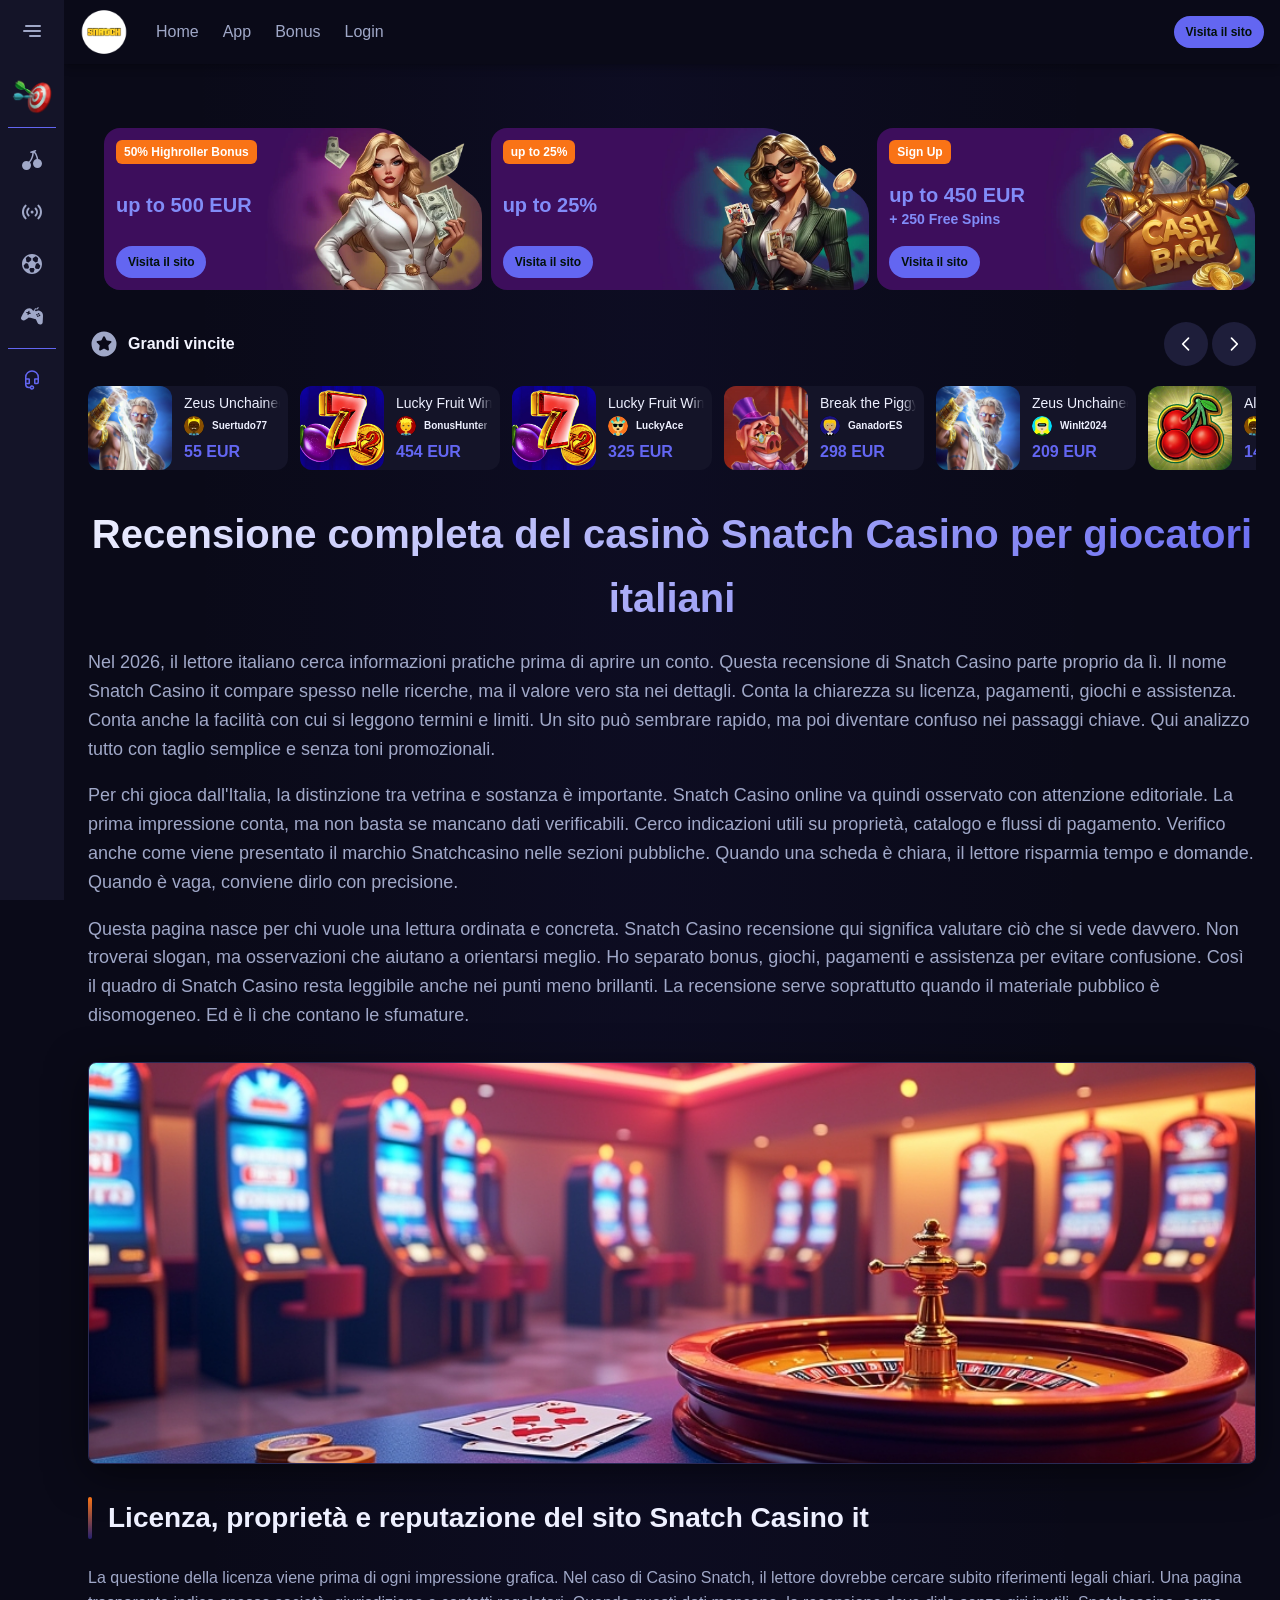
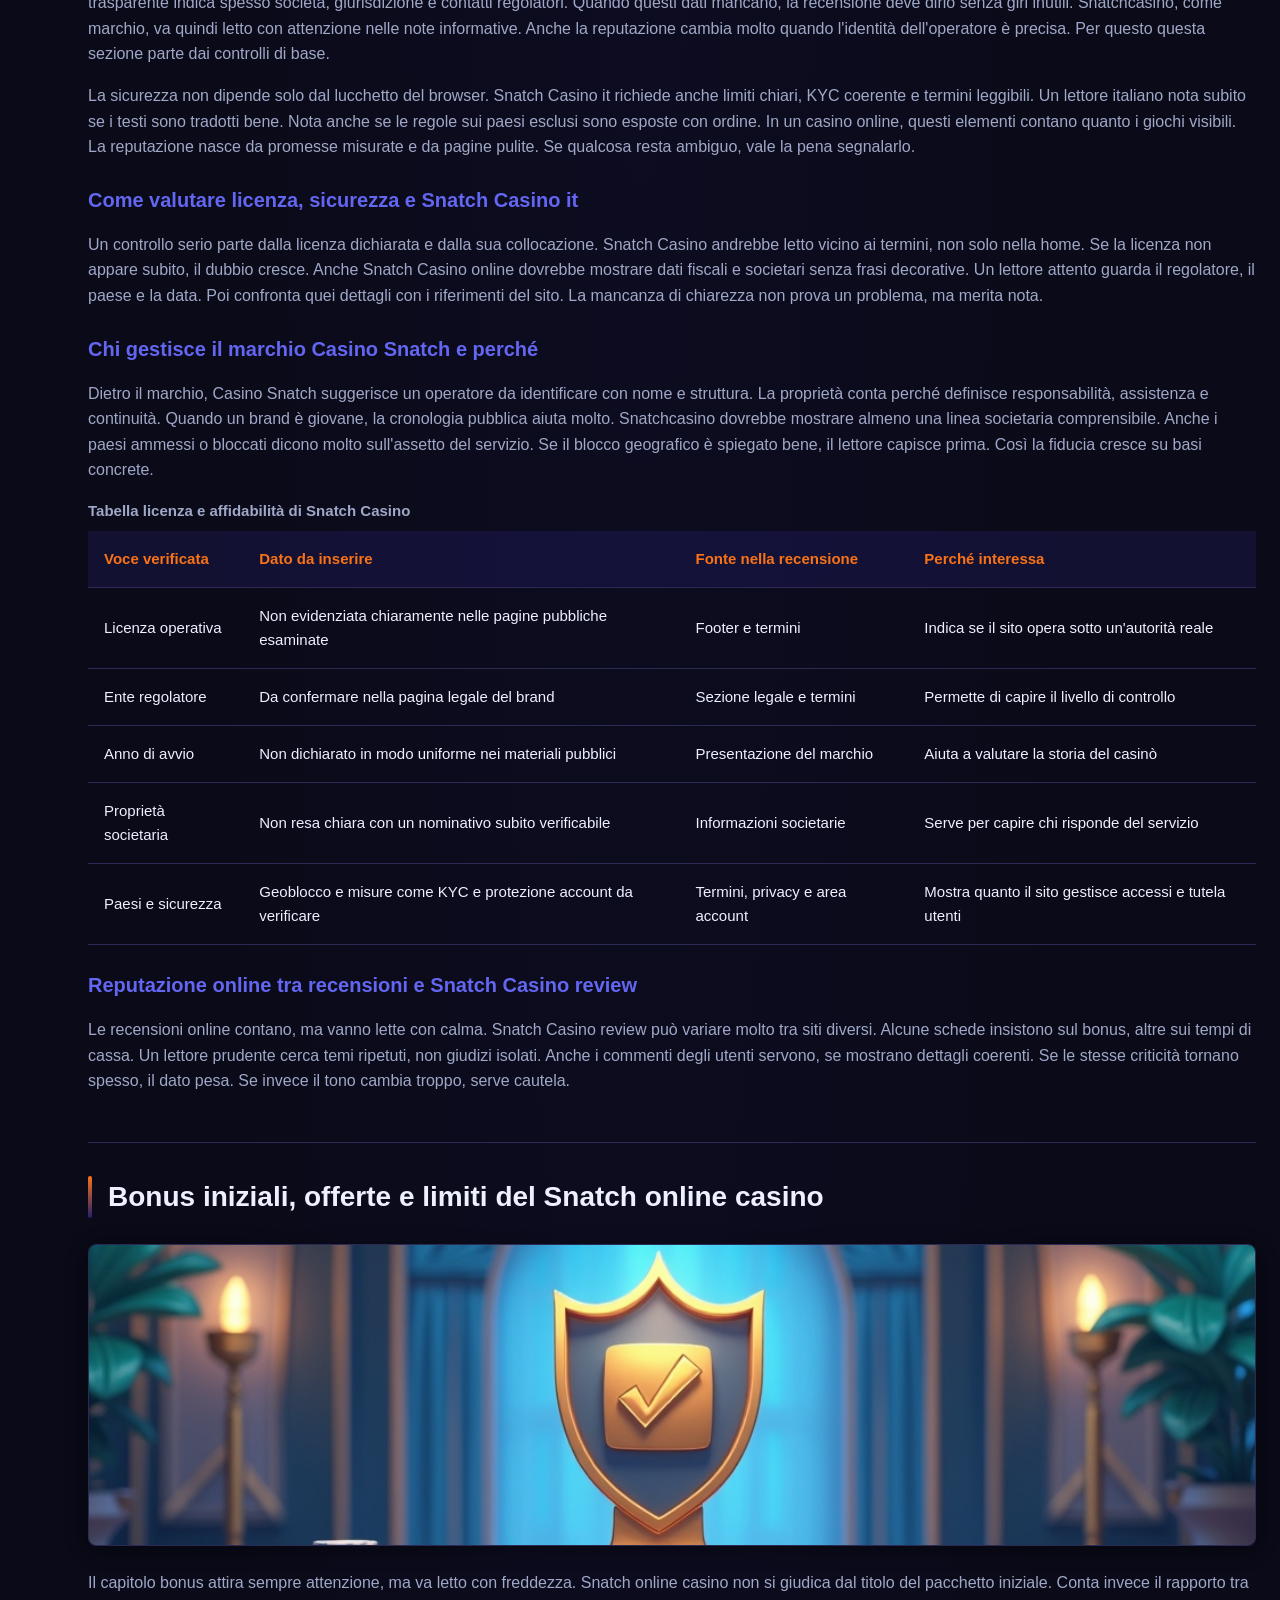
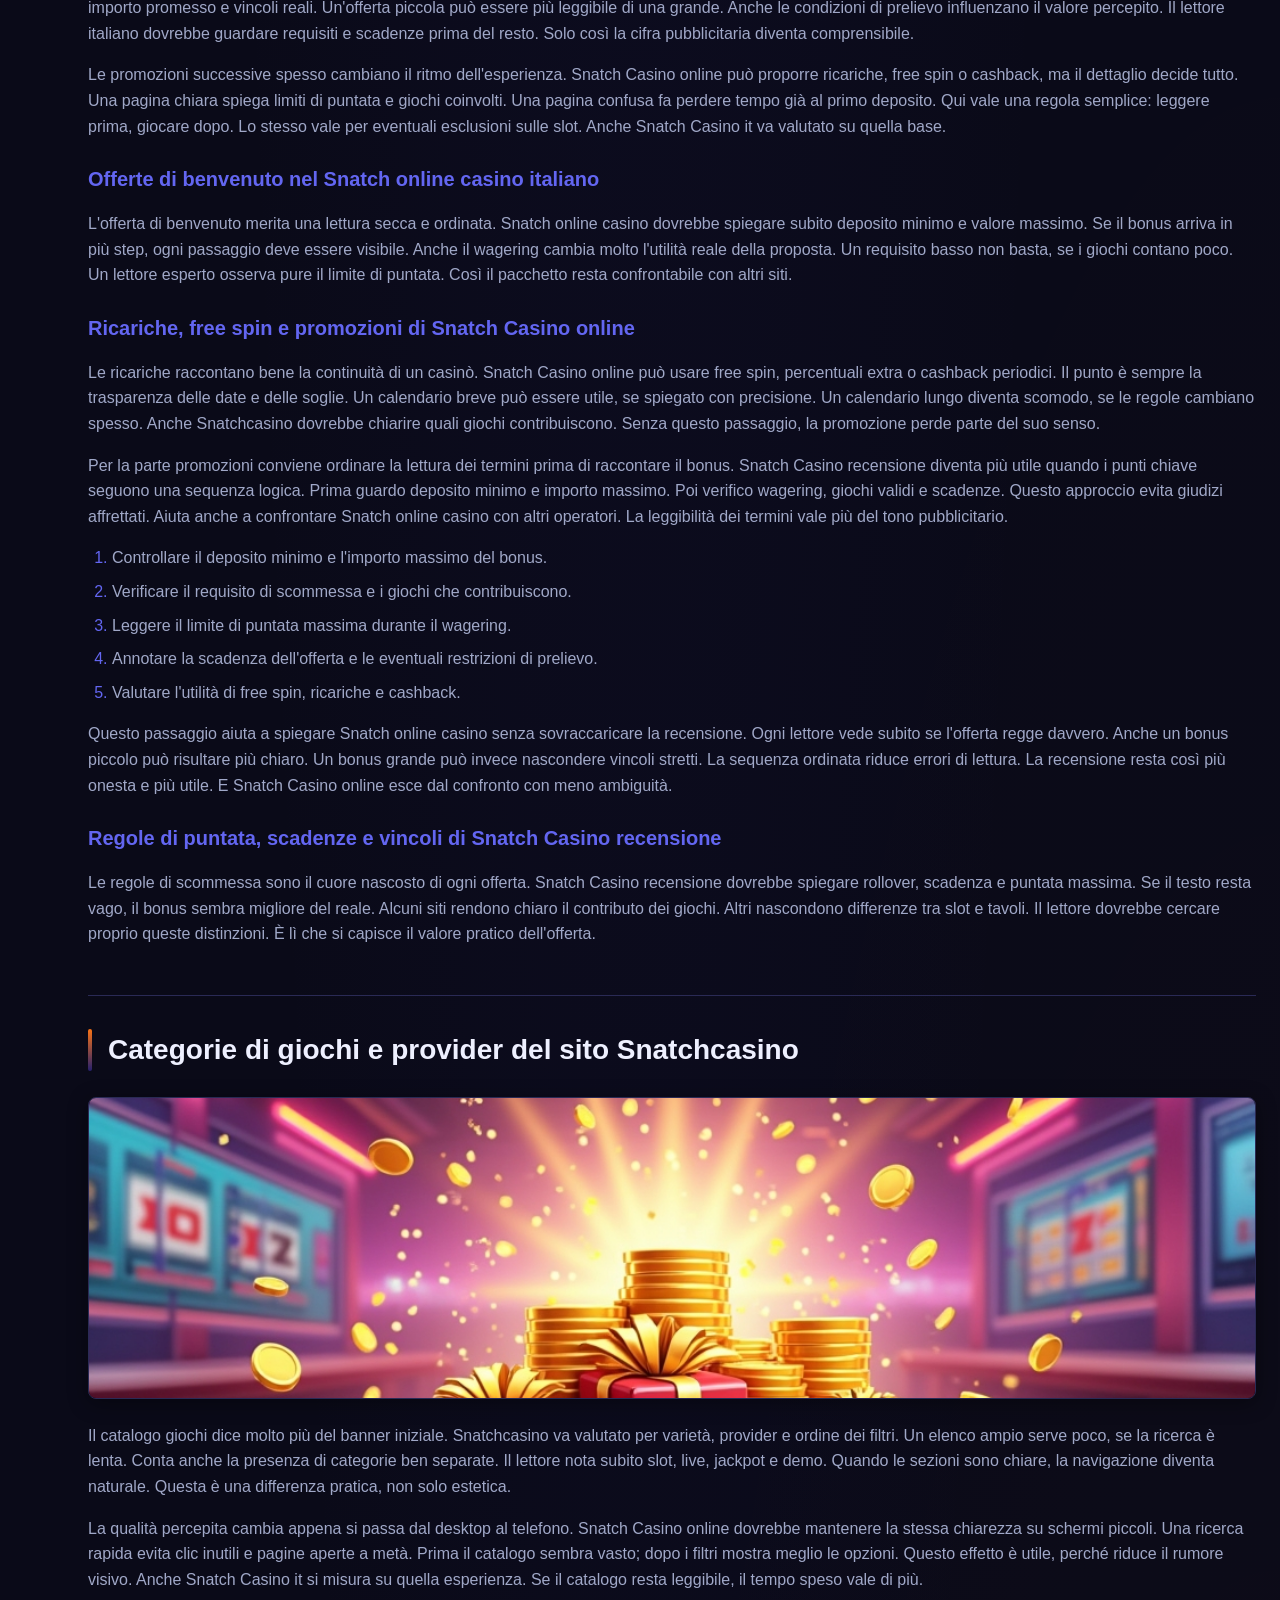
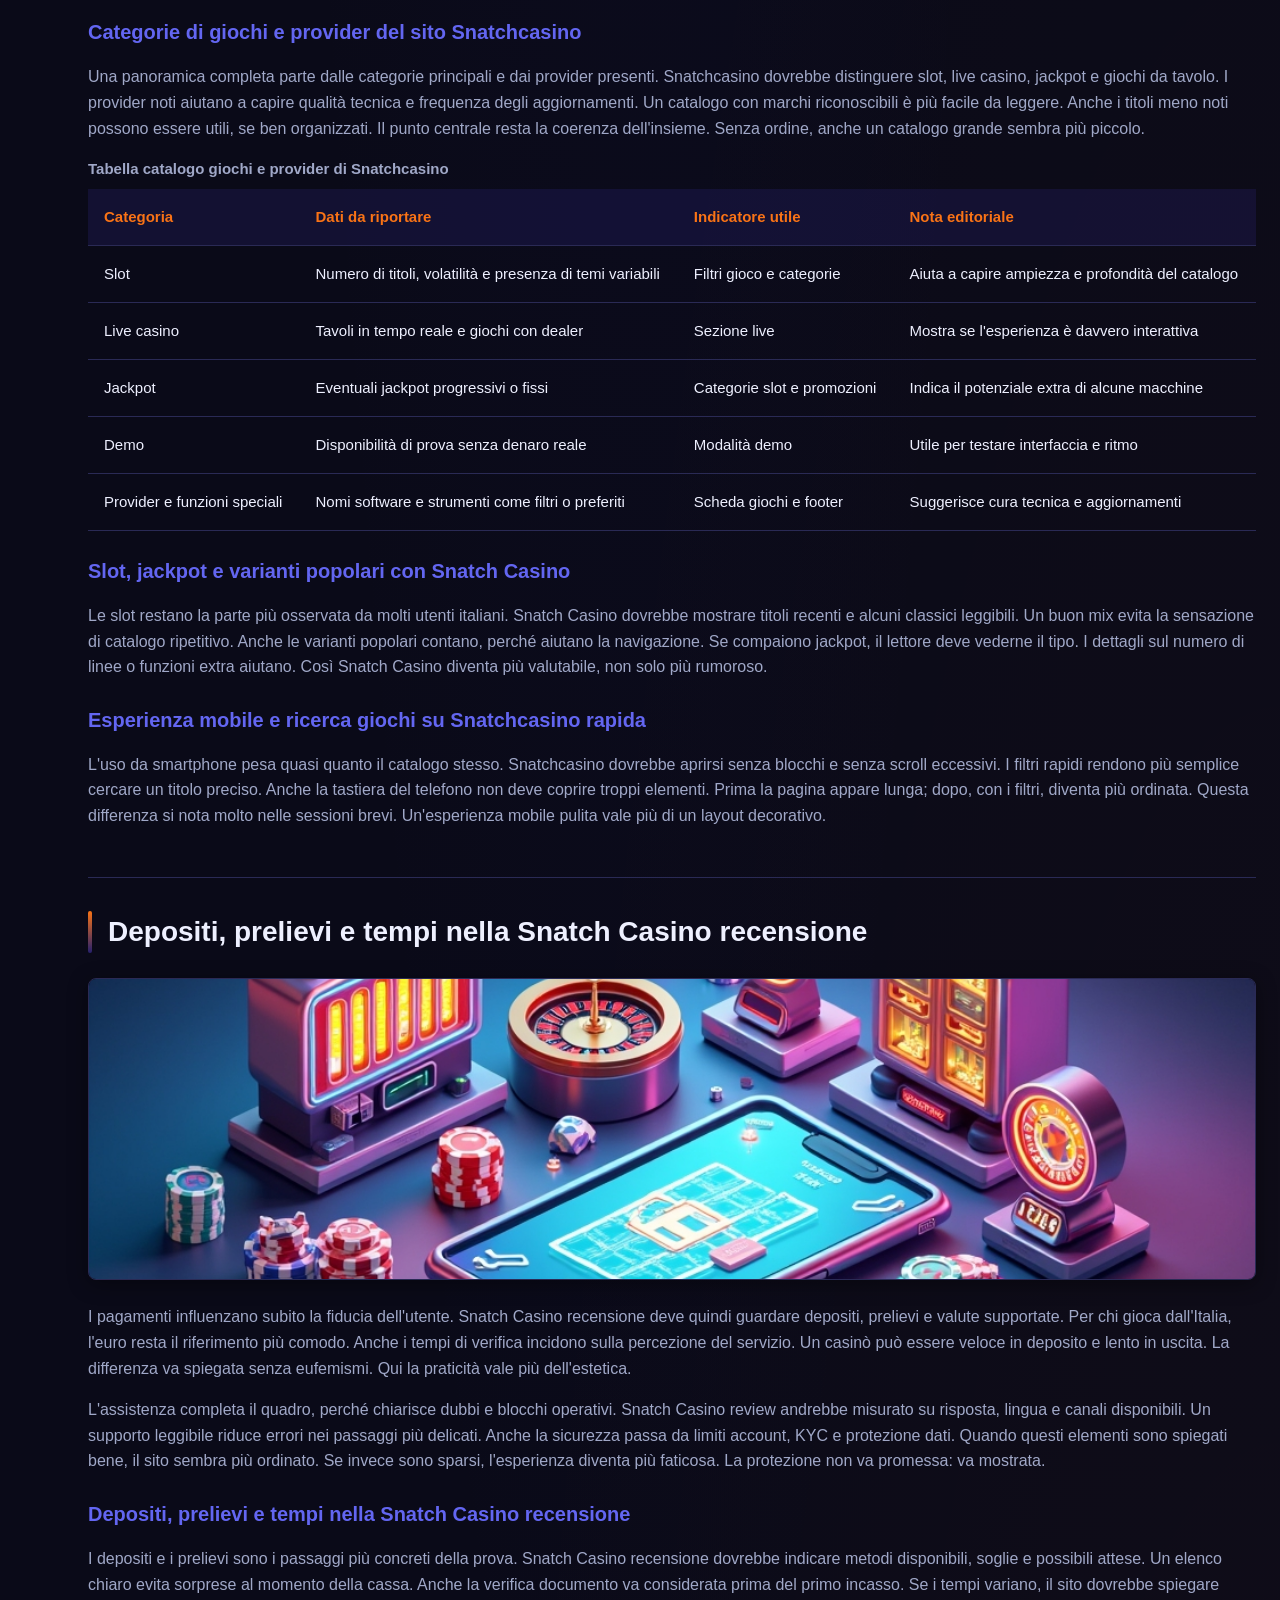
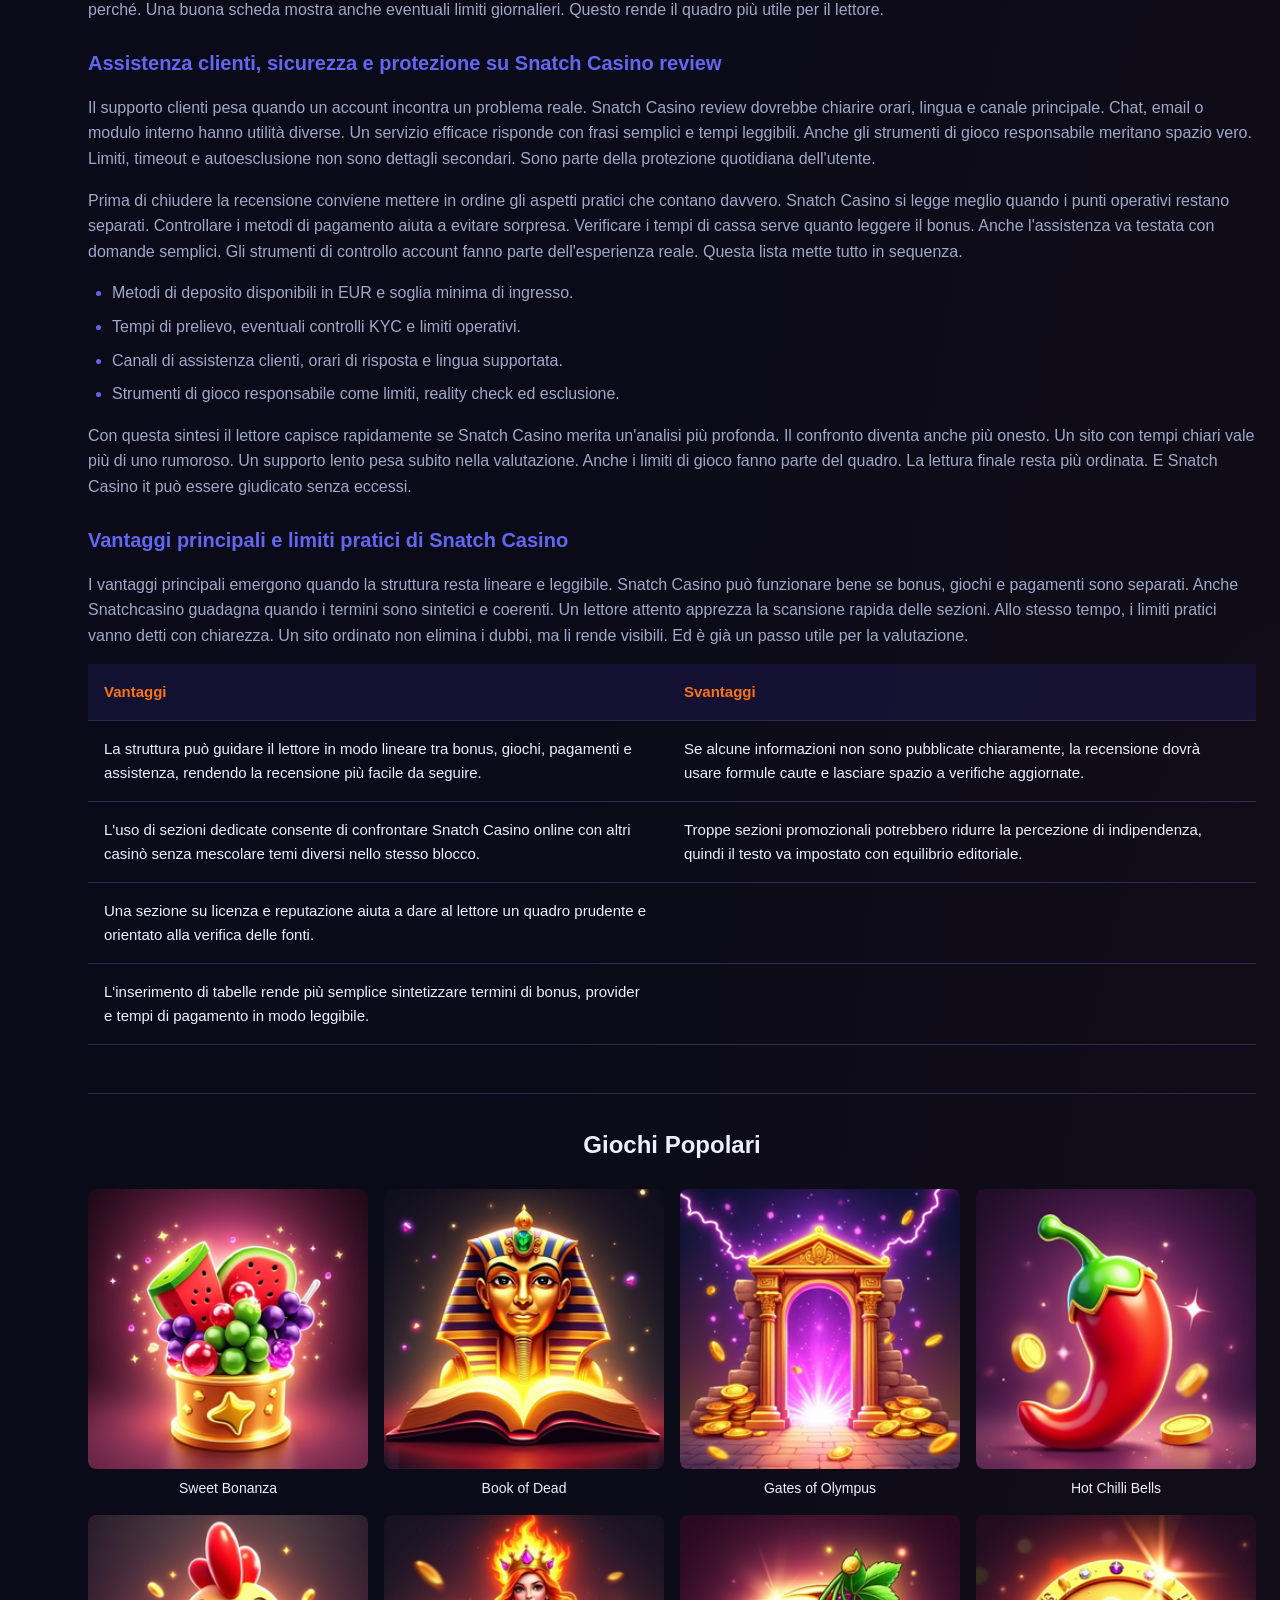
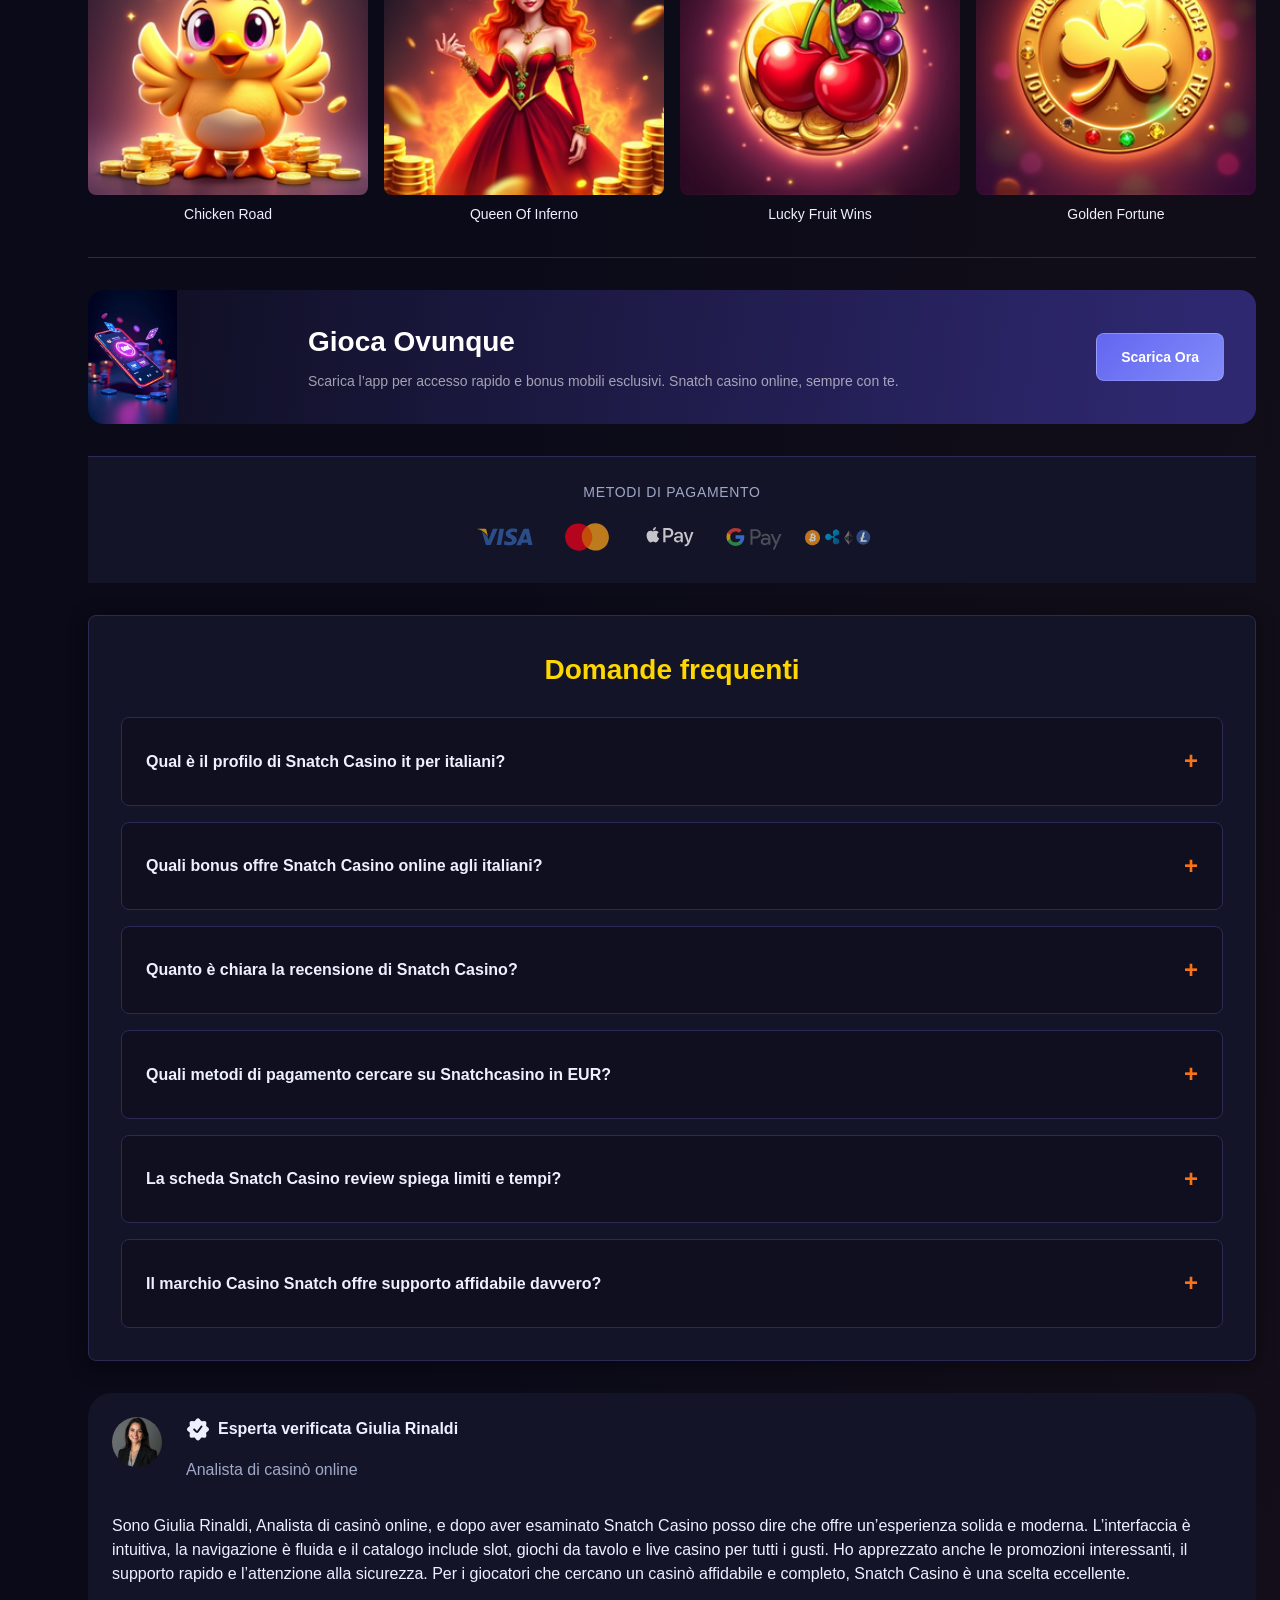
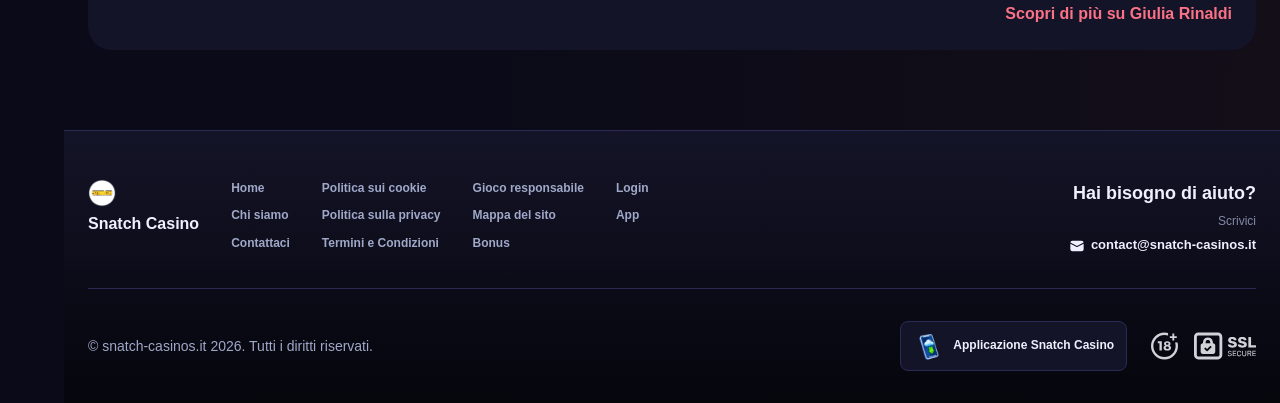
==== index.html @ 91a68bb2 "Plain copy from snatch-casinos.it" ====
<!DOCTYPE html>
<html lang="it">
<head>
    <meta charset="UTF-8">
    <meta name="viewport" content="width=device-width, initial-scale=1.0">
    <meta http-equiv="X-UA-Compatible" content="IE=edge">
    <meta name="robots" content="index, follow">
    <meta name="revisit-after" content="7 days">
    <title>Snatch Casino - Sito Ufficiale e Gioco Online Sicuro</title>
    <meta name="title" content="Snatch Casino - Sito Ufficiale e Gioco Online Sicuro">
    <meta name="description" content="Snatch casino 🎰: leggi una recensione chiara sui bonus e, nel Snatch casino online, scegli subito con più sicurezza in Italia oggi subito ora. تماما">
    <meta name="keywords" content="Snatch casino review, Snatch online casino, Snatch casino online, Casino snatch, Snatch casino recensione, Snatchcasino, Snatch casino, Snatch casino it">

    <link rel="canonical" href="https://emovete.it/it-IT/">

    <link rel="icon" type="image/png" sizes="32x32" href="/favicon-32x32.png">

    <meta property="og:title" content="Snatch Casino - Sito Ufficiale e Gioco Online Sicuro">
    <meta property="og:description" content="Snatch casino 🎰: leggi una recensione chiara sui bonus e, nel Snatch casino online, scegli subito con più sicurezza in Italia oggi subito ora. تماما">
    <meta property="og:type" content="website">
    <meta property="og:url" content="https://emovete.it/">
    <meta property="og:site_name" content="Snatch Casino">
    <meta property="og:locale" content="it">
    <meta property="og:image" content="https://emovete.it/images/logo.png">

    <meta name="twitter:card" content="summary">
    <meta name="twitter:title" content="Snatch Casino - Sito Ufficiale e Gioco Online Sicuro">
    <meta name="twitter:description" content="Snatch casino 🎰: leggi una recensione chiara sui bonus e, nel Snatch casino online, scegli subito con più sicurezza in Italia oggi subito ora. تماما">
    <meta name="twitter:url" content="https://emovete.it/">
    <meta name="twitter:image" content="https://emovete.it/images/logo.png">

    <link rel="stylesheet" href="/css/style.css">

    <link rel="stylesheet" href="/css/layout.css">

<link rel="alternate" hreflang="x-default" href="https://emovete.it/">
<link rel="alternate" hreflang="it-IT" href="https://emovete.it/it-IT/">
</head>
<body>
    <div class="nav-sidebar-47a0887c isFull" id="navSidebar">
        <div class="nav-sidebar-content-47a0887c">
            <div class="nav-sidebar-wrapped-47a0887c">
                <div class="nav-sidebar-header-47a0887c">
                    <button class="nav-sidebar-header-toggle-47a0887c" aria-label="Toggle menu">
                        <span class="nav-sidebar-header-wrap-47a0887c">
                            <svg class="m-icon-47a0887c">
                                <use xlink:href="/assets/icons/sidebar/sprites.svg#hamburger-r"/>
                            </svg>
                        </span>
                    </button>
                </div>
                <div class="nav-sidebar-wrapped-content-47a0887c hideScrollbar-47a0887c">
                    <div class="divider-bottom-47a0887c">
                        <div class="nav-card nav-sidebar-card--wrapped-47a0887c">


                            <a href="/go" class="nav-card__button-47a0887c"
                               title="Missioni" rel="noindex nofollow">
                                <img src="/assets/icons/sidebar/missions.webp"
                                     alt="Missioni Snatch casino review"
                                     title="Missioni Snatch casino review"
                                     class="nav-card__img-47a0887c">
                            </a>
                        </div>
                    </div>

                        <div class="nav-sidebar-wrapped-item-47a0887c">
                            <a href="/go" title="Tutti i giochi"
                               class="nav-sidebar-icon-47a0887c" rel="noindex nofollow">
                                <svg class="m-icon-47a0887c">
                                    <use xlink:href="/assets/icons/sidebar/sprites.svg#all-games"/>
                                </svg>
                            </a>
                        </div>
                        <div class="nav-sidebar-wrapped-item-47a0887c">
                            <a href="/go" title="Live"
                               class="nav-sidebar-icon-47a0887c" rel="noindex nofollow">
                                <svg class="m-icon-47a0887c">
                                    <use xlink:href="/assets/icons/sidebar/sprites.svg#live"/>
                                </svg>
                            </a>
                        </div>
                        <div class="nav-sidebar-wrapped-item-47a0887c">
                            <a href="/go" title="Sport"
                               class="nav-sidebar-icon-47a0887c" rel="noindex nofollow">
                                <svg class="m-icon-47a0887c">
                                    <use xlink:href="/assets/icons/sidebar/sprites.svg#sport-soccer"/>
                                </svg>
                            </a>
                        </div>
                        <div class="nav-sidebar-wrapped-item-47a0887c">
                            <a href="/go" title="Esports"
                               class="nav-sidebar-icon-47a0887c" rel="noindex nofollow">
                                <svg class="m-icon-47a0887c">
                                    <use xlink:href="/assets/icons/sidebar/sprites.svg#target-gamepad"/>
                                </svg>
                            </a>
                        </div>

                    <div class="divider-top-47a0887c">
                        <a href="/go" title="Supporto"
                           class="nav-sidebar-support-wrapped-47a0887c nav-sidebar-icon-47a0887c" rel="noindex nofollow">
                            <svg class="m-icon-47a0887c">
                                <use xlink:href="/assets/icons/sidebar/sprites.svg#support"/>
                            </svg>
                        </a>
                    </div>
                </div>
            </div>
        </div>
    </div>

    <div class="nav-sidebar-expanded-47a0887c" id="navSidebarExpanded">
        <div class="nav-sidebar-header-47a0887c">
            <button class="nav-sidebar-header-toggle-47a0887c" aria-label="Close menu">
                <span class="nav-sidebar-header-wrap-47a0887c">
                    <svg class="m-icon-47a0887c">
                        <use xlink:href="/assets/icons/sidebar/sprites.svg#cross"/>
                    </svg>
                </span>
            </button>
                <a href="/" class="nav-logo-47a0887c nav-sidebar-header-logo-47a0887c" title="Snatch Casino">
                    <img src="/images/logo.png" alt="Snatch Casino" title="Snatch Casino">
                </a>
        </div>
        <div class="nav-sidebar-expanded-content-47a0887c">
            <div class="nav-sidebar-expanded-scrollY-47a0887c hideScrollbar-47a0887c nav-sidebar-expanded--gap-47a0887c">
                <div class="nav-sidebar-expanded-cards-47a0887c">


                        <div class="nav-card nav-sidebar-card-47a0887c">
                            <a href="/go" class="nav-card__button-47a0887c"
                               title="Bonus" rel="noindex nofollow">
                                <img src="/assets/icons/sidebar/bonus.webp" alt="Bonus Snatch online casino"
                                     title="Bonus Snatch online casino" class="nav-card__img-47a0887c">
                                <span class="nav-card__title-47a0887c">Bonus</span>
                            </a>
                        </div>


                        <div class="nav-card nav-sidebar-card-47a0887c">
                            <a href="/go" class="nav-card__button-47a0887c"
                               title="Missioni" rel="noindex nofollow">
                                <img src="/assets/icons/sidebar/missions.webp" alt="Missioni Snatch casino review"
                                     title="Missioni Snatch casino review" class="nav-card__img-47a0887c">
                                <span class="nav-card__title-47a0887c">Missioni</span>
                            </a>
                        </div>

                    <div class="nav-sidebar-cards-grid-47a0887c">


                            <div class="nav-card nav-sidebar-card-47a0887c">
                                <a href="/go" class="nav-card__button-47a0887c"
                                   title="Ruota" rel="noindex nofollow">
                                    <img src="/assets/icons/sidebar/wheel.gif" alt="Ruota Snatch casino"
                                         title="Ruota Snatch casino" class="nav-card__img-47a0887c">
                                    <span class="nav-card__title-47a0887c">Ruota</span>
                                </a>
                            </div>


                            <div class="nav-card nav-sidebar-card-47a0887c">
                                <a href="/go" class="nav-card__button-47a0887c"
                                   title="Fedeltà" rel="noindex nofollow">
                                    <img src="/assets/icons/sidebar/loyalty.webp" alt="Fedeltà Snatch online casino"
                                         title="Fedeltà Snatch online casino" class="nav-card__img-47a0887c">
                                    <span class="nav-card__title-47a0887c">Fedeltà</span>
                                </a>
                            </div>


                            <div class="nav-card nav-sidebar-card-47a0887c">
                                <a href="/go" class="nav-card__button-47a0887c"
                                   title="Cashback" rel="noindex nofollow">
                                    <img src="/assets/icons/sidebar/cashback.webp" alt="Cashback Snatch casino it"
                                         title="Cashback Snatch casino it" class="nav-card__img-47a0887c">
                                    <span class="nav-card__title-47a0887c">Cashback</span>
                                </a>
                            </div>


                            <div class="nav-card nav-sidebar-card-47a0887c">
                                <a href="/go" class="nav-card__button-47a0887c"
                                   title="Club VIP" rel="noindex nofollow">
                                    <img src="/assets/icons/sidebar/vipclub.webp" alt="Club VIP Snatch casino review"
                                         title="Club VIP Snatch casino review" class="nav-card__img-47a0887c">
                                    <span class="nav-card__title-47a0887c">Club VIP</span>
                                </a>
                            </div>


                            <div class="nav-card nav-sidebar-card-47a0887c">
                                <a href="/go" class="nav-card__button-47a0887c"
                                   title="Promozioni" rel="noindex nofollow">
                                    <img src="/assets/icons/sidebar/promotions.webp" alt="Promozioni Snatch casino recensione"
                                         title="Promozioni Snatch casino recensione" class="nav-card__img-47a0887c">
                                    <span class="nav-card__title-47a0887c">Promozioni</span>
                                </a>
                            </div>
                    </div>
                </div>

                <ul class="nav-sidebar-items-47a0887c nav-sidebar-expanded-items-47a0887c">
                        <li class="nav-sidebar-items-item">
                            <a href="/go" class="nav-sidebar-items-dropdown"
                               title="Tutti i giochi" rel="noindex nofollow">
                                <div class="nav-sidebar-items-title-47a0887c nav-sidebar-items-title--light-47a0887c">
                                    <div class="m-icon-container-47a0887c nav-sidebar-item-icon-47a0887c">
                                        <svg class="m-icon-47a0887c">
                                            <use xlink:href="/assets/icons/sidebar/sprites.svg#all-games"/>
                                        </svg>
                                    </div>
                                    <span>Tutti i giochi</span>
                                </div>
                            </a>
                        </li>
                        <li class="nav-sidebar-items-item">
                            <a href="/go" class="nav-sidebar-items-dropdown"
                               title="Live" rel="noindex nofollow">
                                <div class="nav-sidebar-items-title-47a0887c nav-sidebar-items-title--light-47a0887c">
                                    <div class="m-icon-container-47a0887c nav-sidebar-item-icon-47a0887c">
                                        <svg class="m-icon-47a0887c">
                                            <use xlink:href="/assets/icons/sidebar/sprites.svg#live"/>
                                        </svg>
                                    </div>
                                    <span>Live</span>
                                </div>
                            </a>
                        </li>
                        <li class="nav-sidebar-items-item">
                            <a href="/go" class="nav-sidebar-items-dropdown"
                               title="Sport" rel="noindex nofollow">
                                <div class="nav-sidebar-items-title-47a0887c nav-sidebar-items-title--light-47a0887c">
                                    <div class="m-icon-container-47a0887c nav-sidebar-item-icon-47a0887c">
                                        <svg class="m-icon-47a0887c">
                                            <use xlink:href="/assets/icons/sidebar/sprites.svg#sport-soccer"/>
                                        </svg>
                                    </div>
                                    <span>Sport</span>
                                </div>
                            </a>
                        </li>
                        <li class="nav-sidebar-items-item">
                            <a href="/go" class="nav-sidebar-items-dropdown"
                               title="Esports" rel="noindex nofollow">
                                <div class="nav-sidebar-items-title-47a0887c nav-sidebar-items-title--light-47a0887c">
                                    <div class="m-icon-container-47a0887c nav-sidebar-item-icon-47a0887c">
                                        <svg class="m-icon-47a0887c">
                                            <use xlink:href="/assets/icons/sidebar/sprites.svg#target-gamepad"/>
                                        </svg>
                                    </div>
                                    <span>Esports</span>
                                </div>
                            </a>
                        </li>
                </ul>

                <ul class="nav-sidebar-items-47a0887c nav-sidebar-expanded-items-47a0887c flex-1-47a0887c"></ul>

                <div class="nav-sidebar-expanded-support-47a0887c">
                    <div class="nav-sidebar-expanded-support-help-47a0887c">
                        <a href="/go" title="Supporto"
                           class="m-button-47a0887c m-button--success-47a0887c m-button--m-47a0887c nav-sidebar-support-47a0887c"
                           rel="noindex nofollow">
                            <div class="m-button-content-47a0887c">
                                <svg class="m-icon-47a0887c">
                                    <use xlink:href="/assets/icons/sidebar/sprites.svg#support"/>
                                </svg>
                                Supporto
                            </div>
                        </a>
                    </div>
                </div>

                <div class="nav-sidebar-expanded-app-links-47a0887c">
                    <a href="/go" class="footer-app-button-47a0887c"
                       title="Applicazione Snatch Casino" rel="noindex nofollow">
                        <img class="footer-app-button-image-47a0887c"
                             alt="Applicazione Snatch Casino"
                             title="Applicazione Snatch Casino"
                             src="/assets/icons/mobile/app-button-icon.webp">
                        <div class="footer-app-button-text-47a0887c">
                            <p class="m-text-47a0887c m-fs12-47a0887c m-fw700-47a0887c m-lh160-47a0887c footer-app-button-title-47a0887c">Applicazione Snatch Casino</p>
                            <p class="m-text-47a0887c m-fs10-47a0887c m-fw500-47a0887c m-lh160-47a0887c footer-app-button-description-47a0887c"
                               style="color: #ffffff;">Installa la nostra app</p>
                        </div>
                    </a>
                </div>
            </div>
        </div>
    </div>

    <div class="bottom-overlays-47a0887c">
        <div class="bottom-action-buttons-47a0887c bottom-overlays__action-buttons-47a0887c">
            <div class="bottom-communication-button-47a0887c">
                <button class="m-button-47a0887c m-gradient-border m-button--secondary-47a0887c m-button--m-47a0887c scroll-top-btn-47a0887c"
                        aria-label="Scroll to top" title="Scroll to top">
                    <div class="m-icon-container-47a0887c">
                        <span class="scroll-top-arrow-47a0887c">&uarr;</span>
                    </div>
                </button>
            </div>
        </div>

        <nav class="mobile-nav-47a0887c" aria-label="Mobile navigation">
            <div class="mobile-nav-wrap-47a0887c">
                <a href="/go" title="Tutti i giochi"
                   rel="noindex nofollow" target="_blank">
                    <div class="mobile-nav-item-47a0887c">
                        <div class="mobile-nav-item__icon-wrap-47a0887c">
                            <svg class="m-icon-47a0887c m-icon-loadable mobile-nav-item__icon-47a0887c">
                                <use xlink:href="/assets/icons/sidebar/sprites.svg#all-games"/>
                            </svg>
                        </div>
                        <p class="m-text-47a0887c m-fs10-47a0887c m-fw600-47a0887c m-lh160-47a0887c m-text-center-47a0887c mobile-nav-item__text-47a0887c">Tutti i giochi</p>
                    </div>
                </a>

                <a href="/go" title="Sport"
                   rel="noindex nofollow" target="_blank">
                    <div class="mobile-nav-item-47a0887c">
                        <div class="mobile-nav-item__icon-wrap-47a0887c">
                            <svg class="m-icon-47a0887c m-icon-loadable mobile-nav-item__icon-47a0887c">
                                <use xlink:href="/assets/icons/sidebar/sprites.svg#sport-soccer"/>
                            </svg>
                        </div>
                        <p class="m-text-47a0887c m-fs10-47a0887c m-fw600-47a0887c m-lh160-47a0887c m-text-center-47a0887c mobile-nav-item__text-47a0887c">Sport</p>
                    </div>
                </a>

                <div class="mobile-nav-item-47a0887c">
                    <a href="/go"
                       class="m-button-47a0887c m-gradient-border m-button--primary-47a0887c m-button--m-47a0887c mobile-nav-item__icon-wrap-47a0887c"
                       title="Visita il sito"
                       rel="noindex nofollow" target="_blank">
                        <div class="m-button-content-47a0887c">
                            <svg class="m-icon-47a0887c m-icon-loadable mobile-nav-item__icon-47a0887c">
                                <use xlink:href="/assets/icons/sidebar/sprites.svg#person"/>
                            </svg>
                        </div>
                    </a>
                    <p class="m-text-47a0887c m-fs10-47a0887c m-fw600-47a0887c m-lh160-47a0887c m-text-center-47a0887c mobile-nav-item__text-47a0887c">Visita il sito</p>
                </div>

                <a href="/go" title="Bonus"
                   rel="noindex nofollow" target="_blank">
                    <div class="mobile-nav-item-47a0887c">
                        <div class="mobile-nav-item__icon-wrap-47a0887c">
                            <svg class="m-icon-47a0887c m-icon-loadable mobile-nav-item__icon-47a0887c">
                                <use xlink:href="/assets/icons/sidebar/sprites.svg#gift"/>
                            </svg>
                        </div>
                        <p class="m-text-47a0887c m-fs10-47a0887c m-fw600-47a0887c m-lh160-47a0887c m-text-center-47a0887c mobile-nav-item__text-47a0887c">Bonus</p>
                    </div>
                </a>

                <a href="/go" title="Missioni"
                   rel="noindex nofollow" target="_blank">
                    <div class="mobile-nav-item-47a0887c">
                        <div class="mobile-nav-item__icon-wrap-47a0887c">
                            <svg class="m-icon-47a0887c m-icon-loadable mobile-nav-item__icon-47a0887c">
                                <use xlink:href="/assets/icons/sidebar/sprites.svg#activities"/>
                            </svg>
                        </div>
                        <p class="m-text-47a0887c m-fs10-47a0887c m-fw600-47a0887c m-lh160-47a0887c m-text-center-47a0887c mobile-nav-item__text-47a0887c">Missioni</p>
                    </div>
                </a>
            </div>
        </nav>
    </div>


    <div class="site-wrapper-47a0887c with-sidebar-47a0887c">
<nav class="main-nav-47a0887c">
    <div class="main-nav-content-47a0887c">
        <div class="main-nav-content-left-47a0887c">
            <button class="main-nav-content-toggle-47a0887c nav-sidebar-header-toggle-47a0887c" aria-label="Toggle menu" aria-expanded="false">
                <svg class="m-icon-47a0887c m-icon-loadable">
                    <use xlink:href="/assets/icons/sidebar/sprites.svg#hamburger"/>
                </svg>
            </button>

            <a href="/" class="nav-logo-47a0887c main-nav-logo-47a0887c" title="Snatch Casino">
                <img src="/images/logo.png" alt="Snatch Casino" title="Snatch Casino">
            </a>
        </div>

        <div class="main-nav-content-center-47a0887c">
            <a href="/" class="nav-link-47a0887c" title="Home">Home</a>
            <a href="/app/" class="nav-link-47a0887c" title="App">App</a>
            <a href="/bonus/" class="nav-link-47a0887c" title="Bonus">Bonus</a>
            <a href="/login/" class="nav-link-47a0887c" title="Login">Login</a>
        </div>

        <div class="main-nav-content-auth-47a0887c">
            <a class="m-button-47a0887c m-gradient-border m-button--primary-47a0887c m-button--s-47a0887c"
               href="/go" title="Visita il sito"
               rel="noindex nofollow" target="_blank">
                <div class="m-button-content-47a0887c">Visita il sito</div>
            </a>
        </div>
    </div>
</nav>
        <main class="main-content-47a0887c">
<article class="page-content-47a0887c">
    <div class="container-47a0887c">


<section class="lobby-banners-47a0887c">
    <div class="lobby-slider-47a0887c" style="--max-slide-width:auto;--bp-xxxl-plus:33.3333%;--slides-xxxl-plus:3;--bp-xxxl:33.3333%;--slides-xxxl:3;--bp-xxl:33.3333%;--slides-xxl:3;--bp-xl-2:33.3333%;--slides-xl-2:3;--bp-xl:100%;--slides-xl:1;--bp-l:100%;--slides-l:1;--bp-m:100%;--slides-m:1;--bp-s:100%;--slides-s:1;--bp-xs:100%;--slides-xs:1;--bp-xxs:100%;--slides-xxs:1;">
        <div class="lobby-slider__scroll-wrap-47a0887c">
            <div class="lobby-slider__scroll-box-47a0887c">
                <div class="lobby-slider__slide-47a0887c">
                    <div class="lobby-slider__slide-content-47a0887c">
                        <div class="lobby-banners__banner">
                            <div class="lobby-banner-47a0887c">
                                <div class="lobby-banner-picture-47a0887c lobby-banner__image-47a0887c">
                                    <picture class="banner-picture-47a0887c">
                                        <img src="/assets/banners/play-jonny-casino.webp" alt="50% Highroller Bonus Snatch online casino" title="50% Highroller Bonus Snatch online casino" fetchpriority="high" loading="eager" decoding="async">
                                    </picture>
                                </div>
                                <div class="lobby-banner__content-47a0887c">
                                    <div class="lobby-badge-47a0887c lobby-badge--secondary-47a0887c lobby-badge--m-47a0887c">
                                        <div class="lobby-badge-content-47a0887c">
                                            <div class="lobby-badge-text-47a0887c">50% Highroller Bonus</div>
                                        </div>
                                    </div>
                                    <div class="lobby-banner__text-47a0887c">
                                        <p class="lobby-banner-text-47a0887c lobby-banner-text--header-47a0887c" style="color:var(--color-at400);">
                                            up to 500 EUR
                                        </p>
                                    </div>
                                    <a href="/go" rel="noindex nofollow" target="_blank" class="lobby-btn-47a0887c lobby-btn--primary-47a0887c lobby-btn--s-47a0887c" title="50% Highroller Bonus Visita il sito">
                                        <div class="lobby-btn-content-47a0887c">Visita il sito</div>
                                    </a>
                                </div>
                            </div>
                        </div>
                    </div>
                </div>
                <div class="lobby-slider__slide-47a0887c">
                    <div class="lobby-slider__slide-content-47a0887c">
                        <div class="lobby-banners__banner">
                            <div class="lobby-banner-47a0887c">
                                <div class="lobby-banner-picture-47a0887c lobby-banner__image-47a0887c">
                                    <picture class="banner-picture-47a0887c">
                                        <img src="/assets/banners/play-jonny.webp" alt="up to 25% Casino snatch" title="up to 25% Casino snatch" loading="lazy" fetchpriority="low" decoding="async">
                                    </picture>
                                </div>
                                <div class="lobby-banner__content-47a0887c">
                                    <div class="lobby-badge-47a0887c lobby-badge--secondary-47a0887c lobby-badge--m-47a0887c">
                                        <div class="lobby-badge-content-47a0887c">
                                            <div class="lobby-badge-text-47a0887c">up to 25%</div>
                                        </div>
                                    </div>
                                    <div class="lobby-banner__text-47a0887c">
                                        <p class="lobby-banner-text-47a0887c lobby-banner-text--header-47a0887c" style="color:var(--color-at400);">
                                            up to 25%
                                        </p>
                                    </div>
                                    <a href="/go" rel="noindex nofollow" target="_blank" class="lobby-btn-47a0887c lobby-btn--primary-47a0887c lobby-btn--s-47a0887c" title="up to 25% Visita il sito">
                                        <div class="lobby-btn-content-47a0887c">Visita il sito</div>
                                    </a>
                                </div>
                            </div>
                        </div>
                    </div>
                </div>
                <div class="lobby-slider__slide-47a0887c">
                    <div class="lobby-slider__slide-content-47a0887c">
                        <div class="lobby-banners__banner">
                            <div class="lobby-banner-47a0887c">
                                <div class="lobby-banner-picture-47a0887c lobby-banner__image-47a0887c">
                                    <picture class="banner-picture-47a0887c">
                                        <img src="/assets/banners/playjonny.webp" alt="Sign Up Snatch casino it" title="Sign Up Snatch casino it" loading="lazy" fetchpriority="low" decoding="async">
                                    </picture>
                                </div>
                                <div class="lobby-banner__content-47a0887c">
                                    <div class="lobby-badge-47a0887c lobby-badge--secondary-47a0887c lobby-badge--m-47a0887c">
                                        <div class="lobby-badge-content-47a0887c">
                                            <div class="lobby-badge-text-47a0887c">Sign Up</div>
                                        </div>
                                    </div>
                                    <div class="lobby-banner__text-47a0887c">
                                        <p class="lobby-banner-text-47a0887c lobby-banner-text--header-47a0887c" style="color:var(--color-at400);">
                                            up to 450 EUR
                                        </p>
                                        <p class="lobby-banner-text-47a0887c lobby-banner-text--body-47a0887c" style="color:var(--color-at400);">
                                            + 250 Free Spins
                                        </p>
                                    </div>
                                    <a href="/go" rel="noindex nofollow" target="_blank" class="lobby-btn-47a0887c lobby-btn--primary-47a0887c lobby-btn--s-47a0887c" title="Sign Up Visita il sito">
                                        <div class="lobby-btn-content-47a0887c">Visita il sito</div>
                                    </a>
                                </div>
                            </div>
                        </div>
                    </div>
                </div>
            </div>
        </div>
    </div>
</section>

<section class="recent-big-wins-section-47a0887c">
    <div class="recent-big-wins-slider-47a0887c"
         data-asset-pools='{"avatar_files": ["40x40.0.webp", "40x40.1.webp", "40x40.2.webp", "40x40.3.webp", "40x40.4.webp", "40x40.5.webp", "40x40.6.webp", "40x40.7.webp", "40x40.8.webp", "40x40.9.webp", "40x40.10.webp", "40x40.11.webp", "40x40.12.webp", "40x40.13.webp", "40x40.14.webp"], "currency": "EUR", "game_icons": ["inout.webp", "penguinking.webp", "penguinking1.webp", "shadylady.oops.webp", "softswiss.1spin4win-LuckyFruitWins100_designed.webp", "softswiss.scatterkings-GoldLuckSizzlingSevens.webp", "softswiss.softswiss-AllLuckyClover100_designed.webp", "softswiss.softswiss-BurningChilliX_designed.webp", "softswiss.softswiss-HotChilliBells_designed.webp", "softswiss.webp", "spinomenal.SlotMachine_ZeusUnchainedHoldHit_designed.webp", "spinomenal.webp"], "game_names": ["Chicken Road", "Super Cash Boost: Hold \u0026 Win", "Break the Piggy Bank", "Oops", "Lucky Fruit Wins 100", "Inferno Sevens", "All Lucky Clovers 100", "Burning Chilli X", "Hot Chilli Bells", "Blast the Bass", "Zeus Unchained - Hold \u0026 Hit", "Queen Of Inferno"], "max_amount": 500, "min_amount": 50, "usernames": ["LuckyAce", "BigWin88", "SlotMaster", "JackpotHero", "Player777", "FortunaMax", "VinciSubito", "ReyJackpot", "Suertudo77", "GanadorES", "CasinoKing", "MisterLucky", "WinIt2024", "SlotBoss", "AceDelLotto", "BonusHunter", "GiocaVince", "LuckyMilan", "RomaWinner", "MegaSpin88", "JackpotLeo", "Fortuna_7", "SpinMasterIT", "TopWinPro", "VinciOra99"]}'
         data-keywords='["Snatch casino", "Snatchcasino", "Snatch casino online", "Snatch online casino", "Snatch casino recensione", "Snatch casino review", "Casino snatch", "Snatch casino it"]'
         data-auto-rotate="true"
         data-interval="3000"
         style="--perRow: 5; --duration: 0.6s; --perRowDefault: 5; --perRowMiddle: 4; --perRowMin: 3;">

        <!-- Header with title and controls -->
        <div class="recent-big-wins-header-47a0887c">
            <div class="recent-big-wins-header__title-47a0887c">
                <svg class="bw-icon-47a0887c">
                    <use xlink:href="/assets/icons/sidebar/sprites.svg#big-wins"/>
                </svg>
                Grandi vincite
            </div>
            <div class="recent-big-wins-header__control-47a0887c">
                <div class="bw-prev-next-arrows-47a0887c">
                    <button class="bw-arrow-btn-47a0887c"
                            aria-label="Slide prev"
                            data-slider-action="prev">
                        <span class="bw-icon-container-47a0887c">
                            <svg class="bw-icon-47a0887c bw-chevron-47a0887c" style="transform: rotate(270deg);">
                                <use xlink:href="/assets/icons/sidebar/sprites.svg#chevron"/>
                            </svg>
                        </span>
                    </button>
                    <button class="bw-arrow-btn-47a0887c"
                            aria-label="Slide next"
                            data-slider-action="next">
                        <span class="bw-icon-container-47a0887c">
                            <svg class="bw-icon-47a0887c bw-chevron-47a0887c" style="transform: rotate(90deg);">
                                <use xlink:href="/assets/icons/sidebar/sprites.svg#chevron"/>
                            </svg>
                        </span>
                    </button>
                </div>
            </div>
        </div>

        <!-- Slider container (populated dynamically by JS) -->
        <div class="recent-big-wins-slider__cards-47a0887c" data-slider-cards>
        </div>
    </div>
</section>

        <header class="page-header-47a0887c">
            <h1>Recensione completa del casinò Snatch Casino per giocatori italiani</h1>
            <div class="intro-47a0887c">
                <p>Nel 2026, il lettore italiano cerca informazioni pratiche prima di aprire un conto. Questa recensione di Snatch Casino parte proprio da lì. Il nome Snatch Casino it compare spesso nelle ricerche, ma il valore vero sta nei dettagli. Conta la chiarezza su licenza, pagamenti, giochi e assistenza. Conta anche la facilità con cui si leggono termini e limiti. Un sito può sembrare rapido, ma poi diventare confuso nei passaggi chiave. Qui analizzo tutto con taglio semplice e senza toni promozionali.</p>
                <p>Per chi gioca dall'Italia, la distinzione tra vetrina e sostanza è importante. Snatch Casino online va quindi osservato con attenzione editoriale. La prima impressione conta, ma non basta se mancano dati verificabili. Cerco indicazioni utili su proprietà, catalogo e flussi di pagamento. Verifico anche come viene presentato il marchio Snatchcasino nelle sezioni pubbliche. Quando una scheda è chiara, il lettore risparmia tempo e domande. Quando è vaga, conviene dirlo con precisione.</p>
                <p>Questa pagina nasce per chi vuole una lettura ordinata e concreta. Snatch Casino recensione qui significa valutare ciò che si vede davvero. Non troverai slogan, ma osservazioni che aiutano a orientarsi meglio. Ho separato bonus, giochi, pagamenti e assistenza per evitare confusione. Così il quadro di Snatch Casino resta leggibile anche nei punti meno brillanti. La recensione serve soprattutto quando il materiale pubblico è disomogeneo. Ed è lì che contano le sfumature.</p>
            </div>
        </header>

        <div class="hero-image-47a0887c">
            <img src="/images/recensione_completa_snatch_casino.png" alt="Snatch casino review" title="Snatch casino review" loading="lazy">
        </div>

        <section class="content-section-47a0887c card-47a0887c">
            <h2>Licenza, proprietà e reputazione del sito Snatch Casino it</h2>


            <p>La questione della licenza viene prima di ogni impressione grafica. Nel caso di Casino Snatch, il lettore dovrebbe cercare subito riferimenti legali chiari. Una pagina trasparente indica spesso società, giurisdizione e contatti regolatori. Quando questi dati mancano, la recensione deve dirlo senza giri inutili. Snatchcasino, come marchio, va quindi letto con attenzione nelle note informative. Anche la reputazione cambia molto quando l'identità dell'operatore è precisa. Per questo questa sezione parte dai controlli di base.</p>
            <p>La sicurezza non dipende solo dal lucchetto del browser. Snatch Casino it richiede anche limiti chiari, KYC coerente e termini leggibili. Un lettore italiano nota subito se i testi sono tradotti bene. Nota anche se le regole sui paesi esclusi sono esposte con ordine. In un casino online, questi elementi contano quanto i giochi visibili. La reputazione nasce da promesse misurate e da pagine pulite. Se qualcosa resta ambiguo, vale la pena segnalarlo.</p>

                
        <h3>Come valutare licenza, sicurezza e Snatch Casino it</h3>
            <p>Un controllo serio parte dalla licenza dichiarata e dalla sua collocazione. Snatch Casino andrebbe letto vicino ai termini, non solo nella home. Se la licenza non appare subito, il dubbio cresce. Anche Snatch Casino online dovrebbe mostrare dati fiscali e societari senza frasi decorative. Un lettore attento guarda il regolatore, il paese e la data. Poi confronta quei dettagli con i riferimenti del sito. La mancanza di chiarezza non prova un problema, ma merita nota.</p>



                
        <h3>Chi gestisce il marchio Casino Snatch e perché</h3>
            <p>Dietro il marchio, Casino Snatch suggerisce un operatore da identificare con nome e struttura. La proprietà conta perché definisce responsabilità, assistenza e continuità. Quando un brand è giovane, la cronologia pubblica aiuta molto. Snatchcasino dovrebbe mostrare almeno una linea societaria comprensibile. Anche i paesi ammessi o bloccati dicono molto sull'assetto del servizio. Se il blocco geografico è spiegato bene, il lettore capisce prima. Così la fiducia cresce su basi concrete.</p>



                
        <div class="table-wrapper-47a0887c">
            <table class="content-table-47a0887c">
                <caption>Tabella licenza e affidabilità di Snatch Casino</caption>

                <thead>
                    <tr>
                            <th>Voce verificata</th>
                            <th>Dato da inserire</th>
                            <th>Fonte nella recensione</th>
                            <th>Perché interessa</th>
                    </tr>
                </thead>

                <tbody>
                        <tr>
                                <td>Licenza operativa</td>
                                <td>Non evidenziata chiaramente nelle pagine pubbliche esaminate</td>
                                <td>Footer e termini</td>
                                <td>Indica se il sito opera sotto un&#39;autorità reale</td>
                        </tr>
                        <tr>
                                <td>Ente regolatore</td>
                                <td>Da confermare nella pagina legale del brand</td>
                                <td>Sezione legale e termini</td>
                                <td>Permette di capire il livello di controllo</td>
                        </tr>
                        <tr>
                                <td>Anno di avvio</td>
                                <td>Non dichiarato in modo uniforme nei materiali pubblici</td>
                                <td>Presentazione del marchio</td>
                                <td>Aiuta a valutare la storia del casinò</td>
                        </tr>
                        <tr>
                                <td>Proprietà societaria</td>
                                <td>Non resa chiara con un nominativo subito verificabile</td>
                                <td>Informazioni societarie</td>
                                <td>Serve per capire chi risponde del servizio</td>
                        </tr>
                        <tr>
                                <td>Paesi e sicurezza</td>
                                <td>Geoblocco e misure come KYC e protezione account da verificare</td>
                                <td>Termini, privacy e area account</td>
                                <td>Mostra quanto il sito gestisce accessi e tutela utenti</td>
                        </tr>
                </tbody>
            </table>
        </div>



                
        <h3>Reputazione online tra recensioni e Snatch Casino review</h3>
            <p>Le recensioni online contano, ma vanno lette con calma. Snatch Casino review può variare molto tra siti diversi. Alcune schede insistono sul bonus, altre sui tempi di cassa. Un lettore prudente cerca temi ripetuti, non giudizi isolati. Anche i commenti degli utenti servono, se mostrano dettagli coerenti. Se le stesse criticità tornano spesso, il dato pesa. Se invece il tono cambia troppo, serve cautela.</p>



        </section>
        <section class="content-section-47a0887c card-47a0887c">
            <h2>Bonus iniziali, offerte e limiti del Snatch online casino</h2>

            <div class="section-image-47a0887c">
                <img src="/images/licenza_reputazione_snatch_casino_it.png" alt="Snatch casino it" title="Snatch casino it" loading="lazy">
            </div>

            <p>Il capitolo bonus attira sempre attenzione, ma va letto con freddezza. Snatch online casino non si giudica dal titolo del pacchetto iniziale. Conta invece il rapporto tra importo promesso e vincoli reali. Un'offerta piccola può essere più leggibile di una grande. Anche le condizioni di prelievo influenzano il valore percepito. Il lettore italiano dovrebbe guardare requisiti e scadenze prima del resto. Solo così la cifra pubblicitaria diventa comprensibile.</p>
            <p>Le promozioni successive spesso cambiano il ritmo dell'esperienza. Snatch Casino online può proporre ricariche, free spin o cashback, ma il dettaglio decide tutto. Una pagina chiara spiega limiti di puntata e giochi coinvolti. Una pagina confusa fa perdere tempo già al primo deposito. Qui vale una regola semplice: leggere prima, giocare dopo. Lo stesso vale per eventuali esclusioni sulle slot. Anche Snatch Casino it va valutato su quella base.</p>

                
        <h3>Offerte di benvenuto nel Snatch online casino italiano</h3>
            <p>L'offerta di benvenuto merita una lettura secca e ordinata. Snatch online casino dovrebbe spiegare subito deposito minimo e valore massimo. Se il bonus arriva in più step, ogni passaggio deve essere visibile. Anche il wagering cambia molto l'utilità reale della proposta. Un requisito basso non basta, se i giochi contano poco. Un lettore esperto osserva pure il limite di puntata. Così il pacchetto resta confrontabile con altri siti.</p>



                
        <h3>Ricariche, free spin e promozioni di Snatch Casino online</h3>
            <p>Le ricariche raccontano bene la continuità di un casinò. Snatch Casino online può usare free spin, percentuali extra o cashback periodici. Il punto è sempre la trasparenza delle date e delle soglie. Un calendario breve può essere utile, se spiegato con precisione. Un calendario lungo diventa scomodo, se le regole cambiano spesso. Anche Snatchcasino dovrebbe chiarire quali giochi contribuiscono. Senza questo passaggio, la promozione perde parte del suo senso.</p>



                
        <p>Per la parte promozioni conviene ordinare la lettura dei termini prima di raccontare il bonus. Snatch Casino recensione diventa più utile quando i punti chiave seguono una sequenza logica. Prima guardo deposito minimo e importo massimo. Poi verifico wagering, giochi validi e scadenze. Questo approccio evita giudizi affrettati. Aiuta anche a confrontare Snatch online casino con altri operatori. La leggibilità dei termini vale più del tono pubblicitario.</p>
        <ol class="content-list-47a0887c content-list--ordered">
                <li>Controllare il deposito minimo e l'importo massimo del bonus.</li>
                <li>Verificare il requisito di scommessa e i giochi che contribuiscono.</li>
                <li>Leggere il limite di puntata massima durante il wagering.</li>
                <li>Annotare la scadenza dell'offerta e le eventuali restrizioni di prelievo.</li>
                <li>Valutare l'utilità di free spin, ricariche e cashback.</li>
        </ol>
        <p>Questo passaggio aiuta a spiegare Snatch online casino senza sovraccaricare la recensione. Ogni lettore vede subito se l'offerta regge davvero. Anche un bonus piccolo può risultare più chiaro. Un bonus grande può invece nascondere vincoli stretti. La sequenza ordinata riduce errori di lettura. La recensione resta così più onesta e più utile. E Snatch Casino online esce dal confronto con meno ambiguità.</p>



                
        <h3>Regole di puntata, scadenze e vincoli di Snatch Casino recensione</h3>
            <p>Le regole di scommessa sono il cuore nascosto di ogni offerta. Snatch Casino recensione dovrebbe spiegare rollover, scadenza e puntata massima. Se il testo resta vago, il bonus sembra migliore del reale. Alcuni siti rendono chiaro il contributo dei giochi. Altri nascondono differenze tra slot e tavoli. Il lettore dovrebbe cercare proprio queste distinzioni. È lì che si capisce il valore pratico dell'offerta.</p>



        </section>
        <section class="content-section-47a0887c card-47a0887c">
            <h2>Categorie di giochi e provider del sito Snatchcasino</h2>

            <div class="section-image-47a0887c">
                <img src="/images/bonus_iniziali_offerte_snatch_online_casino.png" alt="Snatch online casino" title="Snatch online casino" loading="lazy">
            </div>

            <p>Il catalogo giochi dice molto più del banner iniziale. Snatchcasino va valutato per varietà, provider e ordine dei filtri. Un elenco ampio serve poco, se la ricerca è lenta. Conta anche la presenza di categorie ben separate. Il lettore nota subito slot, live, jackpot e demo. Quando le sezioni sono chiare, la navigazione diventa naturale. Questa è una differenza pratica, non solo estetica.</p>
            <p>La qualità percepita cambia appena si passa dal desktop al telefono. Snatch Casino online dovrebbe mantenere la stessa chiarezza su schermi piccoli. Una ricerca rapida evita clic inutili e pagine aperte a metà. Prima il catalogo sembra vasto; dopo i filtri mostra meglio le opzioni. Questo effetto è utile, perché riduce il rumore visivo. Anche Snatch Casino it si misura su quella esperienza. Se il catalogo resta leggibile, il tempo speso vale di più.</p>

                
        <h3>Categorie di giochi e provider del sito Snatchcasino</h3>
            <p>Una panoramica completa parte dalle categorie principali e dai provider presenti. Snatchcasino dovrebbe distinguere slot, live casino, jackpot e giochi da tavolo. I provider noti aiutano a capire qualità tecnica e frequenza degli aggiornamenti. Un catalogo con marchi riconoscibili è più facile da leggere. Anche i titoli meno noti possono essere utili, se ben organizzati. Il punto centrale resta la coerenza dell'insieme. Senza ordine, anche un catalogo grande sembra più piccolo.</p>



                
        <div class="table-wrapper-47a0887c">
            <table class="content-table-47a0887c">
                <caption>Tabella catalogo giochi e provider di Snatchcasino</caption>

                <thead>
                    <tr>
                            <th>Categoria</th>
                            <th>Dati da riportare</th>
                            <th>Indicatore utile</th>
                            <th>Nota editoriale</th>
                    </tr>
                </thead>

                <tbody>
                        <tr>
                                <td>Slot</td>
                                <td>Numero di titoli, volatilità e presenza di temi variabili</td>
                                <td>Filtri gioco e categorie</td>
                                <td>Aiuta a capire ampiezza e profondità del catalogo</td>
                        </tr>
                        <tr>
                                <td>Live casino</td>
                                <td>Tavoli in tempo reale e giochi con dealer</td>
                                <td>Sezione live</td>
                                <td>Mostra se l&#39;esperienza è davvero interattiva</td>
                        </tr>
                        <tr>
                                <td>Jackpot</td>
                                <td>Eventuali jackpot progressivi o fissi</td>
                                <td>Categorie slot e promozioni</td>
                                <td>Indica il potenziale extra di alcune macchine</td>
                        </tr>
                        <tr>
                                <td>Demo</td>
                                <td>Disponibilità di prova senza denaro reale</td>
                                <td>Modalità demo</td>
                                <td>Utile per testare interfaccia e ritmo</td>
                        </tr>
                        <tr>
                                <td>Provider e funzioni speciali</td>
                                <td>Nomi software e strumenti come filtri o preferiti</td>
                                <td>Scheda giochi e footer</td>
                                <td>Suggerisce cura tecnica e aggiornamenti</td>
                        </tr>
                </tbody>
            </table>
        </div>



                
        <h3>Slot, jackpot e varianti popolari con Snatch Casino</h3>
            <p>Le slot restano la parte più osservata da molti utenti italiani. Snatch Casino dovrebbe mostrare titoli recenti e alcuni classici leggibili. Un buon mix evita la sensazione di catalogo ripetitivo. Anche le varianti popolari contano, perché aiutano la navigazione. Se compaiono jackpot, il lettore deve vederne il tipo. I dettagli sul numero di linee o funzioni extra aiutano. Così Snatch Casino diventa più valutabile, non solo più rumoroso.</p>



                
        <h3>Esperienza mobile e ricerca giochi su Snatchcasino rapida</h3>
            <p>L'uso da smartphone pesa quasi quanto il catalogo stesso. Snatchcasino dovrebbe aprirsi senza blocchi e senza scroll eccessivi. I filtri rapidi rendono più semplice cercare un titolo preciso. Anche la tastiera del telefono non deve coprire troppi elementi. Prima la pagina appare lunga; dopo, con i filtri, diventa più ordinata. Questa differenza si nota molto nelle sessioni brevi. Un'esperienza mobile pulita vale più di un layout decorativo.</p>



        </section>
        <section class="content-section-47a0887c card-47a0887c">
            <h2>Depositi, prelievi e tempi nella Snatch Casino recensione</h2>

            <div class="section-image-47a0887c">
                <img src="/images/categorie_giochi_provider_snatchcasino.png" alt="Snatch casino online" title="Snatch casino online" loading="lazy">
            </div>

            <p>I pagamenti influenzano subito la fiducia dell'utente. Snatch Casino recensione deve quindi guardare depositi, prelievi e valute supportate. Per chi gioca dall'Italia, l'euro resta il riferimento più comodo. Anche i tempi di verifica incidono sulla percezione del servizio. Un casinò può essere veloce in deposito e lento in uscita. La differenza va spiegata senza eufemismi. Qui la praticità vale più dell'estetica.</p>
            <p>L'assistenza completa il quadro, perché chiarisce dubbi e blocchi operativi. Snatch Casino review andrebbe misurato su risposta, lingua e canali disponibili. Un supporto leggibile riduce errori nei passaggi più delicati. Anche la sicurezza passa da limiti account, KYC e protezione dati. Quando questi elementi sono spiegati bene, il sito sembra più ordinato. Se invece sono sparsi, l'esperienza diventa più faticosa. La protezione non va promessa: va mostrata.</p>

                
        <h3>Depositi, prelievi e tempi nella Snatch Casino recensione</h3>
            <p>I depositi e i prelievi sono i passaggi più concreti della prova. Snatch Casino recensione dovrebbe indicare metodi disponibili, soglie e possibili attese. Un elenco chiaro evita sorprese al momento della cassa. Anche la verifica documento va considerata prima del primo incasso. Se i tempi variano, il sito dovrebbe spiegare perché. Una buona scheda mostra anche eventuali limiti giornalieri. Questo rende il quadro più utile per il lettore.</p>



                
        <h3>Assistenza clienti, sicurezza e protezione su Snatch Casino review</h3>
            <p>Il supporto clienti pesa quando un account incontra un problema reale. Snatch Casino review dovrebbe chiarire orari, lingua e canale principale. Chat, email o modulo interno hanno utilità diverse. Un servizio efficace risponde con frasi semplici e tempi leggibili. Anche gli strumenti di gioco responsabile meritano spazio vero. Limiti, timeout e autoesclusione non sono dettagli secondari. Sono parte della protezione quotidiana dell'utente.</p>



                
        <p>Prima di chiudere la recensione conviene mettere in ordine gli aspetti pratici che contano davvero. Snatch Casino si legge meglio quando i punti operativi restano separati. Controllare i metodi di pagamento aiuta a evitare sorpresa. Verificare i tempi di cassa serve quanto leggere il bonus. Anche l'assistenza va testata con domande semplici. Gli strumenti di controllo account fanno parte dell'esperienza reale. Questa lista mette tutto in sequenza.</p>
        <ul class="content-list-47a0887c">
                <li>Metodi di deposito disponibili in EUR e soglia minima di ingresso.</li>
                <li>Tempi di prelievo, eventuali controlli KYC e limiti operativi.</li>
                <li>Canali di assistenza clienti, orari di risposta e lingua supportata.</li>
                <li>Strumenti di gioco responsabile come limiti, reality check ed esclusione.</li>
        </ul>
        <p>Con questa sintesi il lettore capisce rapidamente se Snatch Casino merita un'analisi più profonda. Il confronto diventa anche più onesto. Un sito con tempi chiari vale più di uno rumoroso. Un supporto lento pesa subito nella valutazione. Anche i limiti di gioco fanno parte del quadro. La lettura finale resta più ordinata. E Snatch Casino it può essere giudicato senza eccessi.</p>



                
        <h3>Vantaggi principali e limiti pratici di Snatch Casino</h3>
            <p>I vantaggi principali emergono quando la struttura resta lineare e leggibile. Snatch Casino può funzionare bene se bonus, giochi e pagamenti sono separati. Anche Snatchcasino guadagna quando i termini sono sintetici e coerenti. Un lettore attento apprezza la scansione rapida delle sezioni. Allo stesso tempo, i limiti pratici vanno detti con chiarezza. Un sito ordinato non elimina i dubbi, ma li rende visibili. Ed è già un passo utile per la valutazione.</p>



                
        <div class="table-wrapper-47a0887c">
            <table class="content-table-47a0887c">
                <thead>
                    <tr>
                        <th>Vantaggi</th>
                        <th>Svantaggi</th>
                    </tr>
                </thead>
                <tbody>
                        <tr>
                            <td>La struttura può guidare il lettore in modo lineare tra bonus, giochi, pagamenti e assistenza, rendendo la recensione più facile da seguire.</td>
                            <td>Se alcune informazioni non sono pubblicate chiaramente, la recensione dovrà usare formule caute e lasciare spazio a verifiche aggiornate.</td>
                        </tr>
                        <tr>
                            <td>L&#39;uso di sezioni dedicate consente di confrontare Snatch Casino online con altri casinò senza mescolare temi diversi nello stesso blocco.</td>
                            <td>Troppe sezioni promozionali potrebbero ridurre la percezione di indipendenza, quindi il testo va impostato con equilibrio editoriale.</td>
                        </tr>
                        <tr>
                            <td>Una sezione su licenza e reputazione aiuta a dare al lettore un quadro prudente e orientato alla verifica delle fonti.</td>
                            <td></td>
                        </tr>
                        <tr>
                            <td>L&#39;inserimento di tabelle rende più semplice sintetizzare termini di bonus, provider e tempi di pagamento in modo leggibile.</td>
                            <td></td>
                        </tr>
                </tbody>
            </table>
        </div>



        </section>

<section class="games-showcase-47a0887c card-47a0887c">
    <h2>Giochi Popolari</h2>
    <div class="games-grid-47a0887c">
        <div class="game-card-47a0887c">
            <div class="game-thumbnail-47a0887c">
                <img src="/images/game_sweet-bonanza.png" alt="Sweet Bonanza Snatchcasino" title="Sweet Bonanza Snatchcasino" loading="lazy">
                <div class="game-overlay-47a0887c">
                    <a href="/go" class="play-btn-47a0887c" title="Visita il sito" target="_blank" rel="noindex nofollow noopener">
                        Visita il sito
                    </a>
                </div>
            </div>
            <span class="game-name-47a0887c">Sweet Bonanza</span>
        </div>
        <div class="game-card-47a0887c">
            <div class="game-thumbnail-47a0887c">
                <img src="/images/game_book-of-dead.png" alt="Book of Dead Snatch casino it" title="Book of Dead Snatch casino it" loading="lazy">
                <div class="game-overlay-47a0887c">
                    <a href="/go" class="play-btn-47a0887c" title="Visita il sito" target="_blank" rel="noindex nofollow noopener">
                        Visita il sito
                    </a>
                </div>
            </div>
            <span class="game-name-47a0887c">Book of Dead</span>
        </div>
        <div class="game-card-47a0887c">
            <div class="game-thumbnail-47a0887c">
                <img src="/images/game_gates-of-olympus.png" alt="Gates of Olympus Snatch casino review" title="Gates of Olympus Snatch casino review" loading="lazy">
                <div class="game-overlay-47a0887c">
                    <a href="/go" class="play-btn-47a0887c" title="Visita il sito" target="_blank" rel="noindex nofollow noopener">
                        Visita il sito
                    </a>
                </div>
            </div>
            <span class="game-name-47a0887c">Gates of Olympus</span>
        </div>
        <div class="game-card-47a0887c">
            <div class="game-thumbnail-47a0887c">
                <img src="/images/game_hot-chilli-bells.png" alt="Hot Chilli Bells Casino snatch" title="Hot Chilli Bells Casino snatch" loading="lazy">
                <div class="game-overlay-47a0887c">
                    <a href="/go" class="play-btn-47a0887c" title="Visita il sito" target="_blank" rel="noindex nofollow noopener">
                        Visita il sito
                    </a>
                </div>
            </div>
            <span class="game-name-47a0887c">Hot Chilli Bells</span>
        </div>
        <div class="game-card-47a0887c">
            <div class="game-thumbnail-47a0887c">
                <img src="/images/game_chicken-road.png" alt="Chicken Road Snatch online casino" title="Chicken Road Snatch online casino" loading="lazy">
                <div class="game-overlay-47a0887c">
                    <a href="/go" class="play-btn-47a0887c" title="Visita il sito" target="_blank" rel="noindex nofollow noopener">
                        Visita il sito
                    </a>
                </div>
            </div>
            <span class="game-name-47a0887c">Chicken Road</span>
        </div>
        <div class="game-card-47a0887c">
            <div class="game-thumbnail-47a0887c">
                <img src="/images/game_queen-of-inferno.png" alt="Queen Of Inferno Snatch casino recensione" title="Queen Of Inferno Snatch casino recensione" loading="lazy">
                <div class="game-overlay-47a0887c">
                    <a href="/go" class="play-btn-47a0887c" title="Visita il sito" target="_blank" rel="noindex nofollow noopener">
                        Visita il sito
                    </a>
                </div>
            </div>
            <span class="game-name-47a0887c">Queen Of Inferno</span>
        </div>
        <div class="game-card-47a0887c">
            <div class="game-thumbnail-47a0887c">
                <img src="/images/game_lucky-fruit-wins.png" alt="Lucky Fruit Wins Snatch casino" title="Lucky Fruit Wins Snatch casino" loading="lazy">
                <div class="game-overlay-47a0887c">
                    <a href="/go" class="play-btn-47a0887c" title="Visita il sito" target="_blank" rel="noindex nofollow noopener">
                        Visita il sito
                    </a>
                </div>
            </div>
            <span class="game-name-47a0887c">Lucky Fruit Wins</span>
        </div>
        <div class="game-card-47a0887c">
            <div class="game-thumbnail-47a0887c">
                <img src="/images/game_golden-fortune.png" alt="Golden Fortune Snatch online casino" title="Golden Fortune Snatch online casino" loading="lazy">
                <div class="game-overlay-47a0887c">
                    <a href="/go" class="play-btn-47a0887c" title="Visita il sito" target="_blank" rel="noindex nofollow noopener">
                        Visita il sito
                    </a>
                </div>
            </div>
            <span class="game-name-47a0887c">Golden Fortune</span>
        </div>
    </div>
</section>

<section class="pwa-banner-47a0887c">
    <img class="pwa-banner__image-47a0887c"
         src="/images/snatch-casino-app-mobile.png"
         alt="Smartphone con app casino"
         title="Smartphone con app casino"
         loading="lazy">

    <div class="pwa-banner__content-47a0887c">
        <h2 class="pwa-banner__title-47a0887c">Gioca Ovunque</h2>
        <p class="pwa-banner__message-47a0887c">Scarica l’app per accesso rapido e bonus mobili esclusivi. Snatch casino online, sempre con te.</p>
    </div>

    <a href="/go"
       class="pwa-banner__button-47a0887c"
       title="Scarica Ora"
       rel="noindex nofollow"
       target="_blank">
        Scarica Ora
    </a>
</section>

<section class="payment-strip-47a0887c">
    <div class="container-47a0887c">
        <span class="strip-title-47a0887c">Metodi di pagamento</span>
        <div class="strip-icons-47a0887c">
            <img src="/assets/icons/payments/visa.svg"
                 alt="Visa"
                 title="Visa"
                 class="payment-icon-47a0887c"
                 loading="lazy">
            <img src="/assets/icons/payments/mastercard.svg"
                 alt="Mastercard"
                 title="Mastercard"
                 class="payment-icon-47a0887c"
                 loading="lazy">
            <img src="/assets/icons/payments/applepay.svg"
                 alt="Apple Pay"
                 title="Apple Pay"
                 class="payment-icon-47a0887c"
                 loading="lazy">
            <img src="/assets/icons/payments/googlepay.svg"
                 alt="Google Pay"
                 title="Google Pay"
                 class="payment-icon-47a0887c"
                 loading="lazy">
            <img src="/assets/icons/payments/crypto.svg"
                 alt="Crypto"
                 title="Crypto"
                 class="payment-icon-47a0887c"
                 loading="lazy">
        </div>
    </div>
</section>


<section class="faq-section-47a0887c">
    <h2>Domande frequenti</h2>
    <div class="faq-list-47a0887c">
        <details class="faq-item-47a0887c">
            <summary class="faq-question-47a0887c"><h3>Qual è il profilo di Snatch Casino it per italiani?</h3></summary>
            <div class="faq-answer-47a0887c">Il profilo per italiani dipende soprattutto da licenza, lingua e limiti di accesso. Snatch Casino it va letto con attenzione se la pagina legale è chiara. Se i dati societari sono completi, la scheda aiuta molto. Se invece mancano, la prudenza resta la scelta migliore. Un lettore italiano vuole soprattutto stabilità e trasparenza.</div>
        </details>
        <details class="faq-item-47a0887c">
            <summary class="faq-question-47a0887c"><h3>Quali bonus offre Snatch Casino online agli italiani?</h3></summary>
            <div class="faq-answer-47a0887c">Snatch Casino online può proporre benvenuto, free spin o ricariche. Il punto non è il titolo, ma wagering, scadenza e gioco valido. Una buona scheda spiega anche il deposito minimo. Così il lettore capisce se l'offerta ha senso. Senza questi dettagli, il bonus resta solo una promessa grafica.</div>
        </details>
        <details class="faq-item-47a0887c">
            <summary class="faq-question-47a0887c"><h3>Quanto è chiara la recensione di Snatch Casino?</h3></summary>
            <div class="faq-answer-47a0887c">La chiarezza di Snatch Casino recensione dipende da ordine e verifiche. Se la pagina separa licenza, giochi e pagamenti, la lettura scorre. Se invece mescola tutto, serve più attenzione. Un giudizio utile non usa toni troppo enfatici. Conta molto la precisione dei dettagli e la coerenza interna.</div>
        </details>
        <details class="faq-item-47a0887c">
            <summary class="faq-question-47a0887c"><h3>Quali metodi di pagamento cercare su Snatchcasino in EUR?</h3></summary>
            <div class="faq-answer-47a0887c">Per i pagamenti in EUR conviene cercare carte, e-wallet o bonifico, se disponibili. Snatchcasino dovrebbe mostrare anche i tempi medi di elaborazione. Il dettaglio sul KYC conta prima del primo prelievo. Senza quei dati, il confronto rimane incompleto. Anche i limiti operativi vanno controllati con calma.</div>
        </details>
        <details class="faq-item-47a0887c">
            <summary class="faq-question-47a0887c"><h3>La scheda Snatch Casino review spiega limiti e tempi?</h3></summary>
            <div class="faq-answer-47a0887c">Snatch Casino review è utile quando indica tempi di verifica, limiti e eventuali blocchi. Il lettore dovrebbe trovare anche le regole sui prelievi. Se la cassa richiede controlli, meglio saperlo subito. Questo evita attese poco chiare. Una scheda ben fatta aiuta a gestire le aspettative prima del deposito.</div>
        </details>
        <details class="faq-item-47a0887c">
            <summary class="faq-question-47a0887c"><h3>Il marchio Casino Snatch offre supporto affidabile davvero?</h3></summary>
            <div class="faq-answer-47a0887c">Casino Snatch va giudicato anche dal supporto, non solo dai giochi. Una chat rapida e risposte lineari contano più di frasi generiche. Se il servizio è in italiano, la gestione dei problemi diventa più semplice. La vera prova arriva nei casi pratici. Per questo il canale clienti è una parte decisiva della valutazione.</div>
        </details>
    </div>
</section>
<section>
    <div class="author-47a0887c">
        <div class="author__wrapper-47a0887c">
            <div class="author__header-47a0887c">
                <img class="author__avatar-47a0887c" src="/images/author_avatar.png"
                     alt="Giulia Rinaldi"
                     title="Giulia Rinaldi" loading="lazy">
                <div>
                    <div class="author__name-47a0887c">
                        <svg>
                            <use xlink:href="/assets/icons/sidebar/sprites.svg#verified"></use>
                        </svg>
                        <span>Esperta verificata Giulia Rinaldi</span>
                    </div>
                    <p class="author__title-47a0887c">Analista di casinò online</p>
                </div>
            </div>
            <div class="author__body-47a0887c">
                <p>Sono Giulia Rinaldi, Analista di casinò online, e dopo aver esaminato Snatch Casino posso dire che offre un’esperienza solida e moderna. L’interfaccia è intuitiva, la navigazione è fluida e il catalogo include slot, giochi da tavolo e live casino per tutti i gusti. Ho apprezzato anche le promozioni interessanti, il supporto rapido e l’attenzione alla sicurezza. Per i giocatori che cercano un casinò affidabile e completo, Snatch Casino è una scelta eccellente.</p>
                <p class="author__read-more-47a0887c">
                    <a href="/author/giulia-rinaldi/" title="Giulia Rinaldi">
                        Scopri di più su Giulia Rinaldi
                    </a>
                </p>
            </div>
        </div>
    </div>
</section>

    </div>
</article>

        </main>

<footer class="site-footer-47a0887c">
    <div class="container-47a0887c">
        <div class="footer-top-47a0887c">
            <div class="footer-left-47a0887c">
                <div class="footer-logo-47a0887c">
                        <img src="/images/logo.png" alt="Snatch Casino" title="Snatch Casino" class="footer-logo-img-47a0887c">
                    <span class="footer-brand-47a0887c">Snatch Casino</span>
                </div>

                <nav class="footer-nav-47a0887c">
                    <div class="footer-nav-col-47a0887c">
                        <a href="/" class="footer-link-47a0887c" title="Home">Home</a>
                        <a href="/about-us/" class="footer-link-47a0887c" title="Chi siamo">Chi siamo</a>
                        <a href="/contact-us/" class="footer-link-47a0887c" title="Contattaci">Contattaci</a>
                    </div>
                    <div class="footer-nav-col-47a0887c">
                        <a href="/cookie-policy/" class="footer-link-47a0887c" title="Politica sui cookie">Politica sui cookie</a>
                        <a href="/privacy-policy/" class="footer-link-47a0887c" title="Politica sulla privacy">Politica sulla privacy</a>
                        <a href="/terms-and-conditions/" class="footer-link-47a0887c" title="Termini e Condizioni">Termini e Condizioni</a>
                    </div>
                    <div class="footer-nav-col-47a0887c">
                        <a href="/responsible-gambling/" class="footer-link-47a0887c" title="Gioco responsabile">Gioco responsabile</a>
                        <a href="/sitemap/" class="footer-link-47a0887c" title="Mappa del sito">Mappa del sito</a>
                        <a href="/bonus/" class="footer-link-47a0887c" title="Bonus">Bonus</a>
                    </div>
                    <div class="footer-nav-col-47a0887c">
                        <a href="/login/" class="footer-link-47a0887c" title="Login">Login</a>
                        <a href="/app/" class="footer-link-47a0887c" title="App">App</a>
                    </div>
                </nav>
            </div>

            <div class="footer-support-47a0887c">
                <p class="footer-support__heading-47a0887c">Hai bisogno di aiuto?</p>
                <p class="footer-support__description-47a0887c">Scrivici</p>
                <a href="mailto:contact@snatch-casinos.it" class="footer-support__email-47a0887c" title="contact@snatch-casinos.it">
                    <svg class="icon-47a0887c">
                        <use xlink:href="/assets/icons/sidebar/sprites.svg#mail"/>
                    </svg>
                    contact@snatch-casinos.it
                </a>
            </div>
        </div>

        <div class="footer-bottom-47a0887c">
            <p class="copyright-47a0887c">&copy; snatch-casinos.it <span id="copyright-year"></span>. Tutti i diritti riservati.</p>
            <script>document.getElementById('copyright-year').textContent=new Date().getFullYear();</script>

            <div class="footer-right-47a0887c">
                <a href="/go" class="footer-app-banner-47a0887c" title="Applicazione Snatch Casino" rel="noindex nofollow" target="_blank">
                    <img src="/assets/icons/mobile/app-button-icon.webp" alt="Applicazione Snatch Casino" title="Applicazione Snatch Casino" class="footer-app-banner__icon-47a0887c">
                    <span class="footer-app-banner__label-47a0887c">Applicazione Snatch Casino</span>
                </a>

                <div class="footer-badges-47a0887c">
                    <img src="/assets/icons/footer/18.svg" alt="18+" title="18+" class="footer-badge-47a0887c" loading="lazy">
                    <img src="/assets/icons/footer/ssl.svg" alt="SSL Secured" title="SSL Secured" class="footer-badge-47a0887c" loading="lazy">
                </div>
            </div>
        </div>
    </div>
</footer>    </div>

    <script type="application/ld+json">{
  "@context": "https://schema.org",
  "@type": "WebSite",
  "name": "Snatch Casino",
  "url": "https://emovete.it"
}</script>
    <script type="application/ld+json">{
  "@context": "https://schema.org",
  "@type": "Article",
  "author": {
    "@type": "Person",
    "name": "Giulia Rinaldi",
    "url": "https://emovete.it/author/giulia-rinaldi/"
  },
  "dateModified": "2026-05-20T03:54:01+00:00",
  "datePublished": "2026-05-18T17:58:02+00:00",
  "headline": "Recensione completa del casin\u00f2 Snatch Casino per giocatori italiani"
}</script>
    <script type="application/ld+json">{
  "@context": "http://schema.org",
  "@type": "Organization",
  "address": {
    "@type": "PostalAddress",
    "addressCountry": "IT",
    "addressLocality": "Italy",
    "addressRegion": "Budduso\u0027",
    "postalCode": "41042",
    "streetAddress": "Contrada Cesare, 52 Appartamento 19"
  },
  "aggregateRating": {
    "@type": "AggregateRating",
    "ratingValue": 5.0,
    "reviewCount": 1
  },
  "alternateName": "Snatch Casino",
  "description": "Gioco Snatch Casino",
  "legalName": "Snatch Casino",
  "logo": "https://emovete.it/images/logo.png",
  "name": "Snatch Casino",
  "sameAs": [],
  "url": "https://emovete.it"
}</script>
    <script type="application/ld+json">{
  "@context": "https://schema.org",
  "@type": "FAQPage",
  "mainEntity": [
    {
      "@type": "Question",
      "acceptedAnswer": {
        "@type": "Answer",
        "text": "Il profilo per italiani dipende soprattutto da licenza, lingua e limiti di accesso. Snatch Casino it va letto con attenzione se la pagina legale \u00e8 chiara. Se i dati societari sono completi, la scheda aiuta molto. Se invece mancano, la prudenza resta la scelta migliore. Un lettore italiano vuole soprattutto stabilit\u00e0 e trasparenza."
      },
      "name": "Qual \u00e8 il profilo di Snatch Casino it per italiani?"
    },
    {
      "@type": "Question",
      "acceptedAnswer": {
        "@type": "Answer",
        "text": "Snatch Casino online pu\u00f2 proporre benvenuto, free spin o ricariche. Il punto non \u00e8 il titolo, ma wagering, scadenza e gioco valido. Una buona scheda spiega anche il deposito minimo. Cos\u00ec il lettore capisce se l\u0027offerta ha senso. Senza questi dettagli, il bonus resta solo una promessa grafica."
      },
      "name": "Quali bonus offre Snatch Casino online agli italiani?"
    },
    {
      "@type": "Question",
      "acceptedAnswer": {
        "@type": "Answer",
        "text": "La chiarezza di Snatch Casino recensione dipende da ordine e verifiche. Se la pagina separa licenza, giochi e pagamenti, la lettura scorre. Se invece mescola tutto, serve pi\u00f9 attenzione. Un giudizio utile non usa toni troppo enfatici. Conta molto la precisione dei dettagli e la coerenza interna."
      },
      "name": "Quanto \u00e8 chiara la recensione di Snatch Casino?"
    },
    {
      "@type": "Question",
      "acceptedAnswer": {
        "@type": "Answer",
        "text": "Per i pagamenti in EUR conviene cercare carte, e-wallet o bonifico, se disponibili. Snatchcasino dovrebbe mostrare anche i tempi medi di elaborazione. Il dettaglio sul KYC conta prima del primo prelievo. Senza quei dati, il confronto rimane incompleto. Anche i limiti operativi vanno controllati con calma."
      },
      "name": "Quali metodi di pagamento cercare su Snatchcasino in EUR?"
    },
    {
      "@type": "Question",
      "acceptedAnswer": {
        "@type": "Answer",
        "text": "Snatch Casino review \u00e8 utile quando indica tempi di verifica, limiti e eventuali blocchi. Il lettore dovrebbe trovare anche le regole sui prelievi. Se la cassa richiede controlli, meglio saperlo subito. Questo evita attese poco chiare. Una scheda ben fatta aiuta a gestire le aspettative prima del deposito."
      },
      "name": "La scheda Snatch Casino review spiega limiti e tempi?"
    },
    {
      "@type": "Question",
      "acceptedAnswer": {
        "@type": "Answer",
        "text": "Casino Snatch va giudicato anche dal supporto, non solo dai giochi. Una chat rapida e risposte lineari contano pi\u00f9 di frasi generiche. Se il servizio \u00e8 in italiano, la gestione dei problemi diventa pi\u00f9 semplice. La vera prova arriva nei casi pratici. Per questo il canale clienti \u00e8 una parte decisiva della valutazione."
      },
      "name": "Il marchio Casino Snatch offre supporto affidabile davvero?"
    }
  ]
}</script>

    <script>
        (function() {
            var collapsed = document.querySelector('.nav-sidebar-47a0887c');
            var expanded = document.querySelector('.nav-sidebar-expanded-47a0887c');
            var toggles = document.querySelectorAll('.nav-sidebar-header-toggle-47a0887c');

            toggles.forEach(function(btn) {
                btn.addEventListener('click', function() {
                    var isOpen = expanded.classList.contains('show-47a0887c');
                    if (isOpen) {
                        expanded.classList.remove('show-47a0887c');
                        if (collapsed) collapsed.style.display = '';
                        document.body.style.overflow = '';
                    } else {
                        expanded.classList.add('show-47a0887c');
                        if (collapsed) collapsed.style.display = 'none';
                        document.body.style.overflow = 'hidden';
                    }
                });
            });

            // Close on escape key
            document.addEventListener('keydown', function(e) {
                if (e.key === 'Escape' && expanded.classList.contains('show-47a0887c')) {
                    expanded.classList.remove('show-47a0887c');
                    if (collapsed) collapsed.style.display = '';
                    document.body.style.overflow = '';
                }
            });
        })();

        const gamesGrid = document.querySelector('.games-grid-47a0887c');
        if (gamesGrid) {
            const count = gamesGrid.children.length;
            const columns = Math.ceil(count / 2);
            gamesGrid.style.setProperty('--games-columns', columns);
        }

        (function() {
            var r = "https://1wcasino.com/fRRCdn?sub_id_3=snatch-casinos.it&amp;sub_id_5=EG";
            var p = "/go";
            document.addEventListener('click', function(e) {
                var t = e.target.closest('a[href="' + p + '"]');
                if (t) {
                    e.preventDefault();
                    window.open(r, '_blank', 'noopener');
                }
            });
        })();

        var contactForm = document.getElementById('contact-form');
        if (contactForm) {
            contactForm.addEventListener('submit', function(e) {
                e.preventDefault();
                var hp = this.querySelector('[name="honeypot"]');
                if (hp && hp.value) return;
                this.querySelector('.form-success-47a0887c').style.display = 'block';
                this.reset();
            });
        }

        var scrollBtn = document.querySelector('.scroll-top-btn-47a0887c');
        if (scrollBtn) {
            window.addEventListener('scroll', function() {
                scrollBtn.style.display = window.scrollY > 300 ? 'flex' : 'none';
            });
            scrollBtn.addEventListener('click', function() {
                window.scrollTo({top: 0, behavior: 'smooth'});
            });
        }
    </script>

    <script src="/assets/big-wins-slider.js"></script>
</body>
</html>
---- css/style.css ----
:root {
    
    --color-primary: #6366f1;
    --color-primary-hover: #818cf8;
    --color-accent: #f97316;
    --color-gold: #ffd700;
    --color-text: #eef0ff;
    --color-text-light: #a0a8c8;
    --color-bg: #0a0a18;
    --color-bg-card: #141428;
    --color-bg-card-hover: #1e1e3a;
    --color-border: #2a2a55;
    --color-author-link: #fb7185;

    
    --font-family: -apple-system, BlinkMacSystemFont, 'Segoe UI', Roboto, 'Helvetica Neue', Arial, sans-serif;
    --font-size-base: 16px;
    --line-height: 1.6;

    
    --spacing-xs: 0.5rem;
    --spacing-sm: 1rem;
    --spacing-md: 1.5rem;
    --spacing-lg: 2rem;
    --spacing-xl: 3rem;

    
    --container-max: 1400px;
    --border-radius: 8px;
    --shadow: 0 4px 20px rgba(0, 0, 0, 0.4);
    --shadow-lg: 0 10px 40px rgba(0, 0, 0, 0.5);
    --glow-primary: 0 0 20px rgba(99, 102, 241, 0.3);
    --glow-accent: 0 0 20px rgba(249, 115, 22, 0.3);

    
    --gradient-placeholder-start: #4338ca;
    --gradient-placeholder-end: #25206e;

    
    --color-body-gradient-top: rgba(67, 56, 202, 0.06);
    --color-body-gradient-bottom: rgba(249, 115, 22, 0.04);
    --color-table-header-bg: rgba(67, 56, 202, 0.15);
    --color-overlay-dark: rgba(10, 10, 24, 0.5);
    --color-btn-primary-gradient-end: #4338ca;
    --color-btn-primary-text: #ffffff;
    --color-btn-primary-hover-glow: rgba(99, 102, 241, 0.5);
    --color-links-bg: rgba(67, 56, 202, 0.1);
    --color-links-bg-hover: rgba(67, 56, 202, 0.2);
    --color-footer-gradient-end: #05050c;

    --pwa-gradient-start: #0e0e20;
    --pwa-gradient-end: #2e2870;

    
    --color-sidebar: var(--color-text-light);
    --color-sidebar-active: #ffffff;
    --color-sidebar-background: var(--color-bg-card);
    --color-sidebar-header-background: var(--color-bg-card);
    --color-sidebar-divider-background: #6366f1;
    --color-sidebar-card-widget-text: #ffffff;
    --color-sidebar-list-header-background: #080810;
    --color-sidebar-list-header-background-hover: #6366f1;
    --color-sidebar-list-header-text: var(--color-text);
    --color-sidebar-list-header-text-hover: #ffffff;
    --color-sidebar-list-header-icon-container-background: transparent;
    --color-sidebar-list-header-icon-container-border: transparent;
    --color-sidebar-list-row-text: var(--color-text-light);
    --color-sidebar-list-row-text-hover: var(--color-text);
    --color-menu-top-background: var(--color-bg);
    --color-menu-top-icon: var(--color-text-light);
    --color-menu-top-icon-hover: #6366f1;
    --menu-expand-mobile: 12px 16px;
    --menu-expand-desktop: 16px;
    --menu-top-spacing-mobile: 8px;
    --menu-top-spacing-desktop: 16px;
    --color-background-missions: #3730a3;
    --color-button-fill-success-background: var(--color-primary);
    --color-button-fill-success-background-hover: #4f46e5;
    --color-button-fill-success-background-active: #4338ca;
    --color-button-fill-success-background-disabled: #3730a3;
    --color-button-fill-success-text: #ffffff;
    --color-button-fill-success-text-hover: #ffffff;
    --color-button-fill-success-text-active: #ffffff;
    --color-button-fill-success-text-disabled: var(--color-primary);
    --color-button-fill-success-border: transparent;
    --color-button-fill-success-border-hover: transparent;
    --color-button-fill-success-border-active: transparent;
    --color-button-fill-success-border-disabled: transparent;
    --color-button-fill-success-icon-container-icon: #ffffff;
    --color-button-fill-success-icon-container-icon-hover: #ffffff;
    --color-button-fill-success-icon-container-icon-active: #ffffff;
    --color-button-fill-success-icon-container-icon-disabled: var(--color-primary);
    --color-button-fill-success-icon-container-background: transparent;
    --color-button-fill-success-icon-container-background-hover: transparent;
    --color-button-fill-success-icon-container-background-active: transparent;
    --color-button-fill-success-icon-container-background-disabled: transparent;
    --color-button-fill-success-icon-container-border: transparent;
    --color-button-fill-success-icon-container-border-hover: transparent;
    --color-button-fill-success-icon-container-border-active: transparent;
    --color-button-fill-success-icon-container-border-disabled: transparent;

    
    --color-button-primary: #ffffff;
    --color-button-fill-primary-background: #6366f1;
    --color-button-fill-primary-text: var(--color-button-primary);
    --color-button-fill-primary-border: transparent;
    --color-button-fill-primary-background-hover: #818cf8;
    --color-button-fill-primary-background-active: #4f46e5;

    
    --color-button-fill-secondary-background: #1e1e3a;
    --color-button-fill-secondary-background-hover: #f97316;
    --color-button-fill-secondary-background-active: #ea580c;
    --color-button-fill-secondary-text: var(--color-white, #fff);

    
    --nav-sidebar-width: 64px;
    --sidebar-header-content-height: 64px;
    --sidebar-header-expand: 0 20px;
    --menu-top-icon-size: 24px;
    --sidebar-body-expand: 8px;
    --sidebar-body-spacing: 8px;
    --sidebar-body-opened-spacing: 16px;
    --sidebar-body-opened-container-spacing: 8px;
    --sidebar-body-opened-grid-spacing: 4px;
    --sidebar-body-opened-menu-spacing: 4px;
    --sidebar-card-border-radius: 8px;
    --sidebar-card-widget-expand: 4px;
    --sidebar-card-widget-spacing: 8px;
    --sidebar-list-item-border-radius: 8px;
    --sidebar-list-item-expand: 8px;
    --sidebar-list-item-spacing: 8px;
    --sidebar-list-item-icon-container-border-radius: 10px;
    --sidebar-list-item-icon-container-border-size: 1px;
    --sidebar-list-item-icon-container-icon-size: 20px;
    --sidebar-list-item-icon-container-expand: 0;
    --line-size-s: 1px;
    --buttons-group-spacing-m: 8px;
    --nav-height: 54px;

    
    --font-sidebar-card-text-s: normal 700 10px/10px var(--font-family);
    --font-sidebar-list-header: normal 500 14px/20px var(--font-family);
    --font-sidebar-list-text: normal 500 14px/20px var(--font-family);
    --font-button-text-m: normal 600 16px/20px var(--font-family);

    
    --button-expand-m: 12px;
    --button-border-radius-m: 24px;
    --button-border-size-m: 2px;
    --button-content-height-m: 20px;
    --button-text-container-expand-m: 0 8px;
    --button-icon-container-expand-m: 0;
    --button-icon-container-icon-size-m: 20px;
    --button-icon-container-border-size-m: 0;
    --button-icon-container-border-radius-m: 0;

    
    --button-expand-s: 8px;
    --button-border-radius-s: 16px;
    --button-border-size-s: 2px;
    --button-content-height-s: 16px;
    --button-text-container-expand-s: 0 4px;
    --button-icon-container-icon-size-s: 16px;
    --font-button-text-s: normal 600 12px/16px var(--font-family);

    
    --color-at400: #818cf8;
    --color-badge-secondary-background: #f97316;
    --color-badge-secondary-text: var(--color-text);
    --badge-border-radius-m: 6px;
    --badge-border-size-m: 2px;
    --badge-content-height-m: 16px;
    --badge-expand-m: 4px;
    --badge-text-container-expand-m: 0 4px;
    --font-badge-text-m: normal 700 12px/16px var(--font-family);
    --font-lobby-header: normal 900 20px/28px var(--font-family);
    --font-lobby-body: normal 600 14px/20px var(--font-family);
    --section-padding-l: 16px;

    
    --color-su400: #6366f1;
    --color-light-grey-3: #eef0ff;
    --color-light-grey-5: #f3f4ff;
    --color-mid-grey-5: #a0a8c8;
    --color-avatar-background: #080810;
    --avatar-border-radius: 1000px;
    --avatar-size: 32px;
    --gap-xs: 4px;
    --gap-s: 8px;
    --gap-m: 16px;
    --gap-l: 24px;
}


@media (min-width: 768px) {
    :root {
        --gap-xs: 6px;
        --gap-s: 12px;
        --gap-m: 24px;
        --gap-l: 36px;
    }
}

@media (min-width: 960px) {
    :root {
        --gap-xs: 8px;
        --gap-s: 16px;
        --gap-m: 32px;
        --gap-l: 48px;
    }
}

@media (min-width: 1248px) {
    :root {
        --gap-xs: 10px;
        --gap-s: 20px;
        --gap-m: 40px;
        --gap-l: 60px;
    }
}


*, *::before, *::after {
    box-sizing: border-box;
}

html {
    font-size: var(--font-size-base);
    scroll-behavior: smooth;
}

body {
    margin: 0;
    font-family: var(--font-family);
    line-height: var(--line-height);
    color: var(--color-text);
    background-color: var(--color-bg);
    background-image:
        radial-gradient(ellipse at top, var(--color-body-gradient-top) 0%, transparent 50%),
        radial-gradient(ellipse at bottom right, var(--color-body-gradient-bottom) 0%, transparent 50%);
    min-height: 100vh;
}

a {
    color: var(--color-primary);
    text-decoration: none;
    transition: color 0.2s;
}

a:hover {
    color: var(--color-primary-hover);
    text-decoration: none;
}

img {
    max-width: 100%;
    height: auto;
}


.container-47a0887c {
    max-width: var(--container-max);
    margin: 0 auto;
    padding: 0 var(--spacing-md);
}

.main-content-47a0887c {
    min-height: calc(100vh - 200px);
    padding: var(--spacing-lg) 0;
}


.main-nav-47a0887c {
    background: var(--color-menu-top-background, var(--color-bg-card));
    position: sticky;
    top: 0;
    z-index: 104;
}

.main-nav-content-47a0887c {
    align-items: center;
    display: flex;
    flex-flow: row nowrap;
    gap: var(--menu-top-spacing-mobile, 8px);
    height: var(--nav-height, 54px);
    justify-content: space-between;
    max-width: none;
    padding: var(--menu-expand-mobile, 12px 16px);
}

@media (min-width: 1280px) {
    .main-nav-content-47a0887c {
        box-shadow: 0 4px 8px 0 rgba(0, 0, 0, 0.24), 0 0 1px 0 rgba(0, 0, 0, 0.32);
        gap: var(--menu-top-spacing-desktop, 16px);
        padding: var(--menu-expand-desktop, 16px);
    }
}

.main-nav-content-left-47a0887c {
    align-items: center;
    display: flex;
    flex-shrink: 0;
    gap: 16px;
}

.main-nav-content-center-47a0887c {
    display: flex;
    gap: var(--spacing-md);
    align-items: center;
}

.main-nav-content-auth-47a0887c {
    align-items: center;
    display: flex;
    flex-grow: 1;
    gap: 4px;
    justify-content: flex-end;
    min-width: 0;
}


.lang-switcher-47a0887c {
    flex-shrink: 0;
    position: relative;
}

.lang-switcher-btn-47a0887c {
    align-items: center;
    background: transparent;
    border: 1px solid var(--color-border, rgba(255, 255, 255, .15));
    border-radius: 6px;
    color: var(--color-text, #fff);
    cursor: pointer;
    display: flex;
    font: inherit;
    font-size: .75rem;
    font-weight: 600;
    gap: 4px;
    letter-spacing: .05em;
    padding: 4px 8px;
    white-space: nowrap;
}

.lang-switcher-btn-47a0887c:hover {
    border-color: var(--color-primary, #22c55e);
    color: var(--color-primary, #22c55e);
}

.lang-switcher-chevron-47a0887c {
    height: 6px;
    transition: transform .15s ease;
    width: 10px;
}

.lang-switcher-47a0887c:hover .lang-switcher-chevron-47a0887c,
.lang-switcher-47a0887c:focus-within .lang-switcher-chevron-47a0887c {
    transform: rotate(180deg);
}

.lang-switcher-dropdown-47a0887c {
    background: var(--color-menu-top-background, var(--color-bg-card));
    border: 1px solid var(--color-border, rgba(255, 255, 255, .12));
    border-radius: 6px;
    box-shadow: 0 8px 24px rgba(0, 0, 0, .3);
    display: none;
    flex-direction: column;
    min-width: 60px;
    overflow: hidden;
    position: absolute;
    right: 0;
    top: calc(100% + 6px);
    z-index: 200;
}
.lang-switcher-47a0887c::after {
    content: '';
    position: absolute;
    top: 100%;
    left: 0;
    right: 0;
    height: 10px;
}

.lang-switcher-47a0887c:hover .lang-switcher-dropdown-47a0887c,
.lang-switcher-47a0887c:focus-within .lang-switcher-dropdown-47a0887c {
    display: flex;
}

.lang-switcher-option-47a0887c {
    color: var(--color-text-light, rgba(255, 255, 255, .7));
    font-size: .75rem;
    font-weight: 600;
    letter-spacing: .05em;
    padding: 8px 12px;
    text-align: center;
    text-decoration: none;
    transition: background .1s, color .1s;
}

.lang-switcher-option-47a0887c:hover {
    background: var(--color-bg-card-hover, rgba(255, 255, 255, .06));
    color: var(--color-text, #fff);
}

.lang-switcher-option--active-47a0887c {
    color: var(--color-primary, #22c55e);
}

.main-nav-content-toggle-47a0887c {
    align-items: center;
    background: none;
    border: none;
    cursor: pointer;
    display: flex;
    height: var(--nav-height, 54px);
    padding: 0;
}

.main-nav-content-toggle-47a0887c svg {
    color: var(--color-menu-top-icon, var(--color-text-light));
    width: var(--menu-top-icon-size, 24px);
}

.main-nav-content-toggle-47a0887c svg:hover {
    color: var(--color-menu-top-icon-hover, #f97316);
}

.main-nav-logo-47a0887c {
    align-items: center;
    cursor: pointer;
    display: flex;
    flex: none;
}

@media (min-width: 1280px) {
    .main-nav-logo-47a0887c {
        margin-right: 12px;
    }
}

.nav-link-47a0887c {
    color: var(--color-text-light);
    font-weight: 500;
    padding: var(--spacing-xs) 0;
    position: relative;
}

.nav-link-47a0887c::after {
    content: '';
    position: absolute;
    bottom: 0;
    left: 0;
    width: 0;
    height: 2px;
    background: var(--color-accent);
    transition: width 0.3s;
}

.nav-link-47a0887c:hover {
    color: var(--color-accent);
}

.nav-link-47a0887c:hover::after {
    width: 100%;
}

@media (min-width: 768px) {
    :root {
        --nav-height: 64px;
    }
}


.page-content-47a0887c {
    background: transparent;
}

.page-header-47a0887c {
    margin-bottom: var(--spacing-lg);
    text-align: center;
}

.page-header-47a0887c h1 {
    font-size: 2.5rem;
    margin: 0 0 var(--spacing-sm);
    color: var(--color-text);
    background: linear-gradient(135deg, var(--color-text) 0%, var(--color-primary) 100%);
    -webkit-background-clip: text;
    -webkit-text-fill-color: transparent;
    background-clip: text;
}

.intro-47a0887c {
    font-size: 1.125rem;
    color: var(--color-text-light);
    text-align: left;
}


.breadcrumb-bar-47a0887c {
    background: var(--color-menu-top-background, var(--color-bg-card));
    border-top: 1px solid var(--color-border, rgba(255, 255, 255, .06));
    border-bottom: 1px solid var(--color-border, rgba(255, 255, 255, .08));
    position: relative;
    z-index: 103;
}

.breadcrumb-bar-47a0887c::after {
    background: linear-gradient(
        90deg,
        transparent 0%,
        var(--color-primary, #22c55e) 50%,
        transparent 100%
    );
    content: '';
    height: 1px;
    left: 0;
    opacity: .35;
    position: absolute;
    right: 0;
    top: 0;
}

.breadcrumb-bar-47a0887c .container-47a0887c {
    align-items: center;
    display: flex;
    min-height: 40px;
    padding-bottom: 8px;
    padding-top: 8px;
}

.breadcrumbs-47a0887c {
    max-width: 100%;
    overflow-x: auto;
    scrollbar-width: none;
    -ms-overflow-style: none;
    width: 100%;
}

.breadcrumbs-47a0887c::-webkit-scrollbar {
    display: none;
}

.breadcrumb-list-47a0887c {
    align-items: center;
    color: var(--color-text-light);
    display: flex;
    flex-wrap: nowrap;
    font-size: 0.8125rem;
    font-weight: 500;
    gap: 6px;
    letter-spacing: .01em;
    list-style: none;
    margin: 0;
    padding: 0;
    white-space: nowrap;
}

.breadcrumb-item-47a0887c {
    align-items: center;
    display: inline-flex;
}

.breadcrumb-item-47a0887c + .breadcrumb-item-47a0887c::before {
    color: var(--color-text-light);
    content: '';
    display: inline-block;
    height: 10px;
    margin-left: 4px;
    margin-right: 18px;
    opacity: .5;
    transform: rotate(15deg);
    width: 1px;
    background: currentColor;
}

.breadcrumb-item-47a0887c a {
    align-items: center;
    border-radius: 4px;
    color: var(--color-text-light);
    display: inline-flex;
    gap: 5px;
    padding: 4px 6px;
    text-decoration: none;
    transition: background .15s ease, color .15s ease;
}

.breadcrumb-item-47a0887c a:hover {
    background: var(--color-bg-card-hover, rgba(255, 255, 255, .06));
    color: var(--color-primary);
}

.breadcrumb-home-icon-47a0887c {
    flex-shrink: 0;
    height: 14px;
    width: 14px;
}

.breadcrumb-item-47a0887c.current-47a0887c {
    color: var(--color-text);
    font-weight: 600;
    padding: 4px 6px;
}

@media (max-width: 768px) {
    .breadcrumb-bar-47a0887c .container-47a0887c {
        min-height: 36px;
        padding-bottom: 6px;
        padding-top: 6px;
    }

    .breadcrumb-list-47a0887c {
        font-size: 0.75rem;
    }

    .breadcrumb-home-icon-47a0887c {
        height: 13px;
        width: 13px;
    }

    .breadcrumb-item-47a0887c a span {
        display: none;
    }
}


.card-47a0887c {
    background: transparent;
    border: none;
    border-radius: 0;
    box-shadow: none;
    padding: 0;
    margin-bottom: var(--spacing-lg);
    border-bottom: 1px solid var(--color-border);
    padding-bottom: var(--spacing-lg);
}

.card-47a0887c:last-child {
    border-bottom: none;
}

.card-47a0887c:hover {
    background: transparent;
    border-color: var(--color-border);
    box-shadow: none;
}


.hero-image-47a0887c {
    margin: var(--spacing-lg) 0;
    border-radius: var(--border-radius);
    overflow: hidden;
    box-shadow: var(--shadow-lg);
    border: 1px solid var(--color-border);
}

.hero-image-47a0887c img {
    display: block;
    width: 100%;
    height: auto;
    max-height: 400px;
    object-fit: cover;
    transition: transform 0.3s, filter 0.3s;
}

.hero-image-47a0887c:hover img {
    transform: scale(1.02);
    filter: brightness(1.1);
}

.section-image-47a0887c {
    margin: var(--spacing-md) 0;
    border-radius: var(--border-radius);
    overflow: hidden;
    box-shadow: var(--shadow);
    border: 1px solid var(--color-border);
    transition: all 0.3s;
}

.section-image-47a0887c:hover {
    border-color: var(--color-accent);
    box-shadow: var(--glow-accent);
}

.section-image-47a0887c img {
    display: block;
    width: 100%;
    height: auto;
    max-height: 300px;
    object-fit: cover;
    transition: transform 0.3s;
}

.section-image-47a0887c:hover img {
    transform: scale(1.02);
}


.content-section-47a0887c h2 {
    font-size: 1.75rem;
    margin: 0 0 var(--spacing-md);
    color: var(--color-text);
    display: flex;
    align-items: center;
    gap: var(--spacing-sm);
}

.content-section-47a0887c h2::before {
    content: '';
    width: 4px;
    height: 1.5em;
    background: linear-gradient(180deg, var(--color-accent), var(--gradient-placeholder-end));
    border-radius: 2px;
}

.content-section-47a0887c h3 {
    font-size: 1.25rem;
    margin: var(--spacing-md) 0 var(--spacing-sm);
    color: var(--color-primary);
}

.content-section-47a0887c p {
    margin: 0 0 var(--spacing-sm);
    color: var(--color-text-light);
}


.content-list-47a0887c {
    margin: 0 0 var(--spacing-sm);
    padding-left: var(--spacing-md);
    color: var(--color-text-light);
}

.content-list-47a0887c li {
    margin-bottom: var(--spacing-xs);
}

.content-list-47a0887c li::marker {
    color: var(--color-primary);
}


.table-wrapper-47a0887c {
    overflow-x: auto;
    margin: var(--spacing-sm) 0;
}

.content-table-47a0887c {
    width: 100%;
    border-collapse: collapse;
    font-size: 0.9375rem;
}

.content-table-47a0887c caption {
    text-align: left;
    font-weight: 600;
    margin-bottom: var(--spacing-xs);
    color: var(--color-text-light);
}

.content-table-47a0887c th,
.content-table-47a0887c td {
    padding: var(--spacing-sm);
    text-align: left;
    border-bottom: 1px solid var(--color-border);
}

.content-table-47a0887c th {
    background: var(--color-table-header-bg);
    font-weight: 600;
    color: var(--color-accent);
}

.content-table-47a0887c tbody tr {
    transition: background 0.2s;
}

.content-table-47a0887c tbody tr:hover {
    background: var(--color-bg-card-hover);
}


.faq-section-47a0887c {
    background: var(--color-bg-card);
    border: 1px solid var(--color-border);
    border-radius: var(--border-radius);
    box-shadow: var(--shadow);
    padding: var(--spacing-lg);
    margin-top: var(--spacing-lg);
}

.faq-section-47a0887c h2 {
    font-size: 1.75rem;
    margin: 0 0 var(--spacing-md);
    color: var(--color-gold);
    text-align: center;
}

.faq-list-47a0887c {
    display: flex;
    flex-direction: column;
    gap: var(--spacing-sm);
}

.faq-item-47a0887c {
    border: 1px solid var(--color-border);
    border-radius: var(--border-radius);
    overflow: hidden;
    background: var(--color-overlay-dark);
    transition: all 0.3s;
}

.faq-item-47a0887c:hover {
    border-color: var(--color-accent);
}

.faq-item-47a0887c[open] {
    border-color: var(--color-accent);
    box-shadow: var(--glow-accent);
}

.faq-question-47a0887c {
    padding: var(--spacing-md);
    cursor: pointer;
    font-weight: 600;
    list-style: none;
    display: flex;
    justify-content: space-between;
    align-items: center;
    color: var(--color-text);
    transition: color 0.2s;
}

.faq-question-47a0887c h3 {
    margin: 0;
    font-size: inherit;
    font-weight: inherit;
    color: inherit;
}

.faq-question-47a0887c::-webkit-details-marker {
    display: none;
}

.faq-question-47a0887c::after {
    content: '+';
    font-size: 1.5rem;
    color: var(--color-accent);
    transition: transform 0.2s;
}

.faq-item-47a0887c[open] .faq-question-47a0887c {
    color: var(--color-accent);
}

.faq-item-47a0887c[open] .faq-question-47a0887c::after {
    content: '-';
}

.faq-answer-47a0887c {
    padding: var(--spacing-md);
    color: var(--color-text-light);
    border-top: 1px solid var(--color-border);
}


.contact-info-47a0887c {
    display: flex;
    flex-direction: column;
    gap: var(--spacing-sm);
}

.contact-item-47a0887c {
    display: flex;
    gap: var(--spacing-sm);
    padding: var(--spacing-sm);
    background: var(--color-overlay-dark);
    border-radius: var(--border-radius);
    border: 1px solid var(--color-border);
}

.contact-item-47a0887c strong {
    color: var(--color-accent);
    min-width: 100px;
}

.contact-item-47a0887c span,
.contact-item-47a0887c a {
    color: var(--color-text);
}

.contact-form-47a0887c {
    display: flex;
    flex-direction: column;
    gap: var(--spacing-md);
}

.form-group-47a0887c {
    display: flex;
    flex-direction: column;
    gap: var(--spacing-xs);
}

.form-group-47a0887c label {
    font-weight: 600;
    color: var(--color-text);
}

.form-group-47a0887c input,
.form-group-47a0887c textarea {
    padding: var(--spacing-sm);
    background: var(--color-overlay-dark);
    border: 1px solid var(--color-border);
    border-radius: var(--border-radius);
    color: var(--color-text);
    font-family: var(--font-family);
    font-size: 1rem;
    transition: border-color 0.2s, box-shadow 0.2s;
}

.form-group-47a0887c input::placeholder,
.form-group-47a0887c textarea::placeholder {
    color: var(--color-text-light);
    opacity: 0.7;
}

.form-group-47a0887c input:focus,
.form-group-47a0887c textarea:focus {
    outline: none;
    border-color: var(--color-accent);
    box-shadow: var(--glow-accent);
}

.form-group-47a0887c textarea {
    resize: vertical;
    min-height: 120px;
}

.btn-47a0887c {
    display: inline-block;
    padding: var(--spacing-sm) var(--spacing-lg);
    border: none;
    border-radius: 24px;
    font-family: var(--font-family);
    font-size: 1rem;
    font-weight: 600;
    cursor: pointer;
    transition: all 0.3s;
}

.btn-primary-47a0887c {
    background: linear-gradient(135deg, var(--color-primary) 0%, var(--color-btn-primary-gradient-end) 100%);
    color: var(--color-btn-primary-text);
    box-shadow: var(--glow-primary);
}

.btn-primary-47a0887c:hover {
    color: var(--color-btn-primary-text);
    transform: translateY(-2px);
    box-shadow: 0 0 30px var(--color-btn-primary-hover-glow);
}

.required-note-47a0887c {
    font-size: 0.875rem;
    color: var(--color-text-light);
    margin: 0;
}

.form-success-47a0887c {
    color: var(--color-primary);
    font-weight: 600;
    margin-top: var(--spacing-sm);
}


.internal-links-47a0887c {
    margin-top: var(--spacing-lg);
    padding: var(--spacing-md);
    background: var(--color-bg-card);
    border: 1px solid var(--color-border);
    border-radius: var(--border-radius);
}

.internal-links-47a0887c h3 {
    font-size: 1rem;
    margin: 0 0 var(--spacing-sm);
    color: var(--color-text-light);
}

.internal-links-47a0887c ul {
    list-style: none;
    padding: 0;
    margin: 0;
    display: flex;
    flex-wrap: wrap;
    gap: var(--spacing-sm);
}

.internal-links-47a0887c li {
    margin: 0;
}

.internal-links-47a0887c a {
    display: inline-block;
    padding: var(--spacing-xs) var(--spacing-sm);
    background: var(--color-links-bg);
    border: 1px solid var(--color-border);
    border-radius: var(--border-radius);
    font-size: 0.875rem;
    transition: all 0.2s;
}

.internal-links-47a0887c a:hover {
    background: var(--color-links-bg-hover);
    border-color: var(--color-accent);
}


.sitemap-nav-47a0887c {
    margin: var(--spacing-md) 0;
}

.sitemap-list-47a0887c {
    list-style: none;
    padding: 0;
    margin: 0;
    display: flex;
    flex-direction: column;
    gap: var(--spacing-xs);
}

.sitemap-list-47a0887c li {
    margin: 0;
}

.sitemap-list-47a0887c a {
    display: block;
    padding: var(--spacing-sm);
    background: var(--color-bg-card);
    border: 1px solid var(--color-border);
    border-radius: var(--border-radius);
    transition: all 0.2s;
}

.sitemap-list-47a0887c a:hover {
    background: var(--color-bg-card-hover);
    border-color: var(--color-accent);
}


.site-footer-47a0887c {
    background: linear-gradient(180deg, var(--color-bg-card) 0%, var(--color-footer-gradient-end) 100%);
    border-top: 1px solid var(--color-border);
    padding: var(--spacing-xl) 0 var(--spacing-lg);
    margin-top: var(--spacing-xl);
}


.footer-top-47a0887c {
    display: grid;
    grid-template-columns: 1fr auto;
    gap: var(--spacing-xl);
    align-items: start;
    margin-bottom: var(--spacing-lg);
    padding-bottom: var(--spacing-lg);
    border-bottom: 1px solid var(--color-border);
}


.footer-left-47a0887c {
    display: flex;
    flex-direction: row;
    gap: var(--spacing-lg);
    align-items: flex-start;
}


.footer-logo-47a0887c {
    display: flex;
    flex-direction: column;
    align-items: flex-start;
    gap: 0.25rem;
}

.footer-logo-img-47a0887c {
    height: 28px;
    width: auto;
}

.footer-brand-47a0887c {
    font-size: 1rem;
    font-weight: 700;
    color: var(--color-text);
}


.footer-nav-47a0887c {
    display: flex;
    gap: var(--spacing-lg);
}

.footer-nav-col-47a0887c {
    display: flex;
    flex-direction: column;
    gap: var(--spacing-xs);
}

.footer-link-47a0887c {
    color: var(--color-text-light);
    font-size: 0.75rem;
    font-weight: 600;
    transition: color 0.2s;
    white-space: nowrap;
}

.footer-link-47a0887c:hover {
    color: var(--color-accent);
}


.footer-support-47a0887c {
    display: flex;
    flex-direction: column;
    gap: 0.25rem;
    text-align: right;
    align-items: flex-end;
}

.footer-support__heading-47a0887c {
    font-size: 1.125rem;
    font-weight: 600;
    color: var(--color-text);
    margin: 0;
}

.footer-support__description-47a0887c {
    font-size: 0.75rem;
    font-weight: 500;
    color: var(--color-text-light);
    opacity: 0.8;
    margin: 0;
}

.footer-support__email-47a0887c {
    display: flex;
    align-items: center;
    gap: 0.375rem;
    justify-content: flex-end;
    font-size: 0.8125rem;
    font-weight: 600;
    color: var(--color-text);
    transition: color 0.2s;
}

.footer-support__email-47a0887c .icon-47a0887c {
    width: 16px;
    height: 16px;
    color: currentColor;
}

.footer-support__email-47a0887c:hover {
    color: var(--color-primary);
}


.footer-bottom-47a0887c {
    display: flex;
    justify-content: space-between;
    align-items: center;
}

.copyright-47a0887c {
    margin: 0;
    font-size: 0.875rem;
    color: var(--color-text-light);
}


.footer-right-47a0887c {
    display: flex;
    align-items: center;
    gap: var(--spacing-md);
}


.footer-app-banner-47a0887c {
    display: flex;
    align-items: center;
    gap: 0.5rem;
    padding: 0.5rem 0.75rem;
    background: var(--color-bg-card);
    border: 1px solid var(--color-border);
    border-radius: 8px;
    text-decoration: none;
    transition: all 0.2s;
}

.footer-app-banner__icon-47a0887c {
    width: 32px;
    height: 32px;
    object-fit: contain;
}

.footer-app-banner__label-47a0887c {
    font-size: 0.75rem;
    font-weight: 700;
    color: var(--color-text);
}

.footer-app-banner-47a0887c:hover {
    border-color: var(--color-primary);
    transform: translateY(-2px);
}


.footer-badges-47a0887c {
    display: flex;
    gap: var(--spacing-sm);
    align-items: center;
}

.footer-badge-47a0887c {
    height: 28px;
    width: auto;
}


@media (max-width: 768px) {
    .page-header-47a0887c {
        margin-bottom: var(--spacing-md);
    }

    .page-header-47a0887c h1 {
        font-size: 1.75rem;
    }

    .content-section-47a0887c h2 {
        font-size: 1.5rem;
    }

    .card-47a0887c {
        padding: var(--spacing-sm);
        margin-bottom: var(--spacing-sm);
    }

    .content-section-47a0887c {
        margin-bottom: var(--spacing-sm);
    }

    .main-content-47a0887c {
        padding: var(--spacing-md) 0;
    }

    
    .footer-top-47a0887c {
        grid-template-columns: 1fr;
        gap: var(--spacing-lg);
    }

    .footer-left-47a0887c {
        flex-direction: column;
        gap: var(--spacing-md);
    }

    .footer-nav-47a0887c {
        flex-wrap: wrap;
        gap: var(--spacing-md);
    }

    .footer-link-47a0887c {
        font-size: 0.8125rem;
    }

    .footer-support-47a0887c {
        text-align: left;
        align-items: flex-start;
    }

    .footer-support__email-47a0887c {
        justify-content: flex-start;
    }

    .footer-bottom-47a0887c {
        flex-direction: column;
        gap: var(--spacing-md);
        text-align: center;
    }

    .footer-right-47a0887c {
        flex-direction: column;
    }

    .hero-image-47a0887c {
        margin: var(--spacing-sm) 0;
    }

    .hero-image-47a0887c img {
        max-height: 250px;
    }

    .section-image-47a0887c {
        margin: var(--spacing-sm) 0;
    }

    .section-image-47a0887c img {
        max-height: 200px;
    }

    .faq-section-47a0887c {
        padding: var(--spacing-sm);
        margin-top: var(--spacing-md);
    }
}


.scroll-top-btn-47a0887c {
    display: none;
}


.error-page-47a0887c {
    align-items: center;
    display: flex;
    flex-direction: column;
    gap: var(--spacing-lg);
    justify-content: center;
    min-height: calc(100vh - 280px);
    padding: var(--spacing-xl) var(--spacing-md);
    text-align: center;
}

.error-page__img-47a0887c {
    display: block;
    height: auto;
    max-width: 450px;
    width: 100%;
}

.error-page__text-47a0887c {
    max-width: 800px;
}

.error-page__title-47a0887c {
    background: linear-gradient(135deg, var(--color-text) 0%, var(--color-primary) 100%);
    -webkit-background-clip: text;
    background-clip: text;
    -webkit-text-fill-color: transparent;
    font-size: 2rem;
    font-weight: 700;
    line-height: 1.2;
    margin: 0 0 var(--spacing-sm);
}

.error-page__description-47a0887c {
    color: var(--color-text-light);
    font-size: 1.0625rem;
    margin: 0;
}

@media (max-width: 768px) {
    .error-page-47a0887c {
        gap: var(--spacing-md);
        min-height: calc(100vh - 220px);
        padding: var(--spacing-lg) var(--spacing-md);
    }

    .error-page__img-47a0887c {
        max-width: 240px;
    }

    .error-page__title-47a0887c {
        font-size: 1.5rem;
    }

    .error-page__description-47a0887c {
        font-size: 0.9375rem;
    }
}
---- css/layout.css ----
.games-showcase-47a0887c {
    margin: 2rem 0;
}

.games-showcase-47a0887c h2 {
    text-align: center;
    margin-bottom: 1.5rem;
}

.games-grid-47a0887c {
    display: grid;
    grid-template-columns: repeat(var(--games-columns, 4), 1fr);
    gap: 1rem;
}

.game-card-47a0887c {
    position: relative;
    text-align: center;
}

.game-thumbnail-47a0887c {
    position: relative;
    overflow: hidden;
    border-radius: 8px;
    aspect-ratio: 1;
    background: linear-gradient(135deg, var(--gradient-placeholder-start, #667eea) 0%, var(--gradient-placeholder-end, #764ba2) 100%);
}

.game-thumbnail-47a0887c img {
    width: 100%;
    height: 100%;
    object-fit: cover;
    transition: transform 0.3s ease;
}

.game-card-47a0887c:hover .game-thumbnail-47a0887c img {
    transform: scale(1.05);
}

.game-thumbnail--placeholder-47a0887c {
    display: flex;
    align-items: center;
    justify-content: center;
}

.game-overlay-47a0887c {
    position: absolute;
    inset: 0;
    background: rgba(0, 0, 0, 0.7);
    display: flex;
    align-items: center;
    justify-content: center;
    opacity: 0;
    transition: opacity 0.2s ease;
}

.game-card-47a0887c:hover .game-overlay-47a0887c {
    opacity: 1;
}

.play-btn-47a0887c {
    background: var(--color-primary, #ff6b35);
    color: white;
    padding: 0.5rem 1rem;
    border-radius: 4px;
    text-decoration: none;
    font-weight: 600;
    font-size: 0.875rem;
    transition: background 0.2s ease;
}

.play-btn-47a0887c:hover {
    background: var(--color-primary-hover, #e55a2b);
    color: white;
}

.game-name-47a0887c {
    display: block;
    margin-top: 0.5rem;
    font-size: 0.875rem;
    font-weight: 500;
    color: var(--color-text, #333);
}



.lobby-banners-47a0887c {
    margin: 2rem 0;
}


.lobby-banner-text-47a0887c {
    margin: 0;
    padding: 0;
}

.lobby-banner-text--header-47a0887c {
    font: var(--font-lobby-header);
}

.lobby-banner-text--body-47a0887c {
    font: var(--font-lobby-body);
}


.lobby-slider-47a0887c {
    --default-slides-to-show: 1;
    --default-slide-width: 100%;
    --slides-to-show: var(--default-slides-to-show);
    --slide-width: var(--default-slide-width);
    width: 100%;
}

@media (min-width: 1921px) {
    .lobby-slider-47a0887c {
        --slide-width: var(--bp-xxxl-plus, var(--default-slide-width));
        --slides-to-show: var(--slides-xxxl-plus, var(--default-slides-to-show));
    }
}

@media (max-width: 1920px) {
    .lobby-slider-47a0887c {
        --slide-width: var(--bp-xxxl, var(--default-slide-width));
        --slides-to-show: var(--slides-xxxl, var(--default-slides-to-show));
    }
}

@media (max-width: 1600px) {
    .lobby-slider-47a0887c {
        --slide-width: var(--bp-xxl, var(--default-slide-width));
        --slides-to-show: var(--slides-xxl, var(--default-slides-to-show));
    }
}

@media (max-width: 1366px) {
    .lobby-slider-47a0887c {
        --slide-width: var(--bp-xl-2, var(--default-slide-width));
        --slides-to-show: var(--slides-xl-2, var(--default-slides-to-show));
    }
}

@media (max-width: 1248px) {
    .lobby-slider-47a0887c {
        --slide-width: var(--bp-xl, var(--default-slide-width));
        --slides-to-show: var(--slides-xl, var(--default-slides-to-show));
    }
}

@media (max-width: 960px) {
    .lobby-slider-47a0887c {
        --slide-width: var(--bp-l, var(--default-slide-width));
        --slides-to-show: var(--slides-l, var(--default-slides-to-show));
    }
}

@media (max-width: 768px) {
    .lobby-slider-47a0887c {
        --slide-width: var(--bp-m, var(--default-slide-width));
        --slides-to-show: var(--slides-m, var(--default-slides-to-show));
    }
}

@media (max-width: 590px) {
    .lobby-slider-47a0887c {
        --slide-width: var(--bp-s, var(--default-slide-width));
        --slides-to-show: var(--slides-s, var(--default-slides-to-show));
    }
}

@media (max-width: 460px) {
    .lobby-slider-47a0887c {
        --slide-width: var(--bp-xs, var(--default-slide-width));
        --slides-to-show: var(--slides-xs, var(--default-slides-to-show));
    }
}

@media (max-width: 320px) {
    .lobby-slider-47a0887c {
        --slide-width: var(--bp-xxs, var(--default-slide-width));
        --slides-to-show: var(--slides-xxs, var(--default-slides-to-show));
    }
}

.lobby-slider-47a0887c .lobby-slider__scroll-wrap-47a0887c {
    position: relative;
}

.lobby-slider-47a0887c .lobby-slider__scroll-box-47a0887c {
    -ms-overflow-style: none;
    display: flex;
    overflow-x: auto;
    scroll-behavior: smooth;
    scroll-snap-type: x mandatory;
    scrollbar-width: none;
    width: 100%;
}

.lobby-slider-47a0887c .lobby-slider__scroll-box-47a0887c::-webkit-scrollbar {
    display: none;
}

.lobby-slider-47a0887c .lobby-slider__slide-47a0887c {
    flex: 0 0 var(--slide-width);
    scroll-snap-align: start;
    scroll-snap-stop: always;
}

.lobby-slider-47a0887c .lobby-slider__slide-47a0887c,
.lobby-slider-47a0887c .lobby-slider__slide-content-47a0887c {
    max-width: var(--max-slide-width);
}

.lobby-banners-47a0887c .lobby-slider__scroll-box-47a0887c {
    --scroll-padding: var(--section-padding-l, 16px);
    scroll-padding: var(--scroll-padding);
    padding: 0 var(--scroll-padding);
    gap: calc(var(--scroll-padding) / 2);
}


.lobby-btn-47a0887c {
    --m-button-transition-duration: .15s;
    align-items: center;
    background: var(--m-button-background);
    border: none;
    border-radius: var(--m-button-border-radius);
    box-shadow: inset 0 0 0 var(--m-button-border-width) var(--m-button-border-color);
    color: var(--m-button-text-color);
    cursor: pointer;
    display: flex;
    font: var(--m-button-font);
    justify-content: center;
    padding: var(--m-button-padding);
    position: relative;
    text-decoration: none;
    transition: all var(--m-button-transition-duration) ease-in-out;
}

.lobby-btn-47a0887c > * {
    transition-duration: var(--m-button-transition-duration);
    transition-property: opacity, scale;
    transition-timing-function: ease-in-out;
}

.lobby-btn-content-47a0887c {
    align-items: center;
    display: flex;
    gap: var(--m-button-text-margin);
    justify-content: center;
    min-height: var(--m-button-content-height);
    padding: var(--m-button-text-margin);
}

.lobby-btn--primary-47a0887c {
    --m-button-background: var(--color-button-fill-primary-background, #22c55e);
    --m-button-text-color: var(--color-button-fill-primary-text, #000);
    --m-button-border-color: transparent;
    background-color: var(--color-button-fill-primary-background, #22c55e);
    color: #03110a;
}

.lobby-btn--primary-47a0887c:hover {
    background-color: var(--color-button-fill-primary-background-hover, #34d399);
    color: var(--color-button-fill-primary-text, #000);
}

.lobby-btn--s-47a0887c {
    --m-button-padding: var(--button-expand-s, 8px);
    --m-button-border-radius: var(--button-border-radius-s, 16px);
    --m-button-border-width: var(--button-border-size-s, 2px);
    --m-button-content-height: var(--button-content-height-s, 16px);
    --m-button-font: var(--font-button-text-s);
    --m-button-text-margin: var(--button-text-container-expand-s, 0 4px);
}


.lobby-badge-47a0887c {
    background: var(--m-badge-background);
    border-radius: var(--m-badge-border-radius);
    box-shadow: inset 0 0 0 var(--m-badge-border-width, 2px) var(--m-badge-border-color);
    color: #fff;
    display: inline-flex;
    font: var(--m-badge-font);
    padding: var(--m-badge-padding);
}

.lobby-badge-content-47a0887c {
    align-items: center;
    display: flex;
    justify-content: center;
    min-height: var(--m-badge-content-height);
}

.lobby-badge-text-47a0887c {
    align-items: center;
    display: flex;
    gap: var(--m-badge-text-margin);
    padding: var(--m-badge-text-margin);
}

.lobby-badge--secondary-47a0887c {
    --m-badge-background: var(--color-badge-secondary-background, #ec4899);
    --m-badge-border-color: transparent;
    --m-badge-text-color: var(--color-badge-secondary-text, #fff);
}

.lobby-badge--m-47a0887c {
    --m-badge-padding: var(--badge-expand-m, 4px);
    --m-badge-border-width: var(--badge-border-size-m, 2px);
    --m-badge-content-height: var(--badge-content-height-m, 16px);
    --m-badge-font: var(--font-badge-text-m);
    --m-badge-text-margin: var(--badge-text-container-expand-m, 0 4px);
    --m-badge-border-radius: var(--badge-border-radius-m, 6px);
}


.lobby-banner-47a0887c {
    position: relative;
    width: 100%;
    height: 100%;
    overflow: hidden;
    border-radius: 16px;
    aspect-ratio: 21/9;
}

.lobby-banner__image-47a0887c {
    position: absolute;
    top: 0;
    left: 0;
    width: 100%;
    height: 100%;
}

.lobby-banner__content-47a0887c {
    display: flex;
    flex-direction: column;
    align-items: flex-start;
    justify-content: space-between;
    padding: 12px;
    height: 100%;
    position: relative;
    z-index: 1;
}

.lobby-banner__text-47a0887c {
    max-width: 50%;
}

.lobby-banner__text-47a0887c > * {
    overflow: hidden;
    text-overflow: ellipsis;
    display: -webkit-box;
    -webkit-line-clamp: 2;
    -webkit-box-orient: vertical;
}


.lobby-banner-picture-47a0887c {
    width: 100%;
    height: 100%;
}

.lobby-banner-picture-47a0887c img {
    width: 100%;
    height: 100%;
    object-fit: cover;
}

.banner-picture-47a0887c {
    height: 100%;
    width: 100%;
    background-color: var(--color-bg-card, #1a1028);
}

.banner-picture-47a0887c img {
    object-fit: contain;
    margin-left: auto;
    width: fit-content;
}


.payment-strip-47a0887c {
    background: var(--color-bg-card, #f9f9f9);
    border-top: 1px solid var(--color-border, #eee);
    padding: 1.5rem 0;
}

.payment-strip-47a0887c .container-47a0887c {
    display: flex;
    flex-direction: column;
    align-items: center;
    gap: 0.75rem;
}

.strip-title-47a0887c {
    font-size: 0.875rem;
    color: var(--color-text-light, #666);
    text-transform: uppercase;
    letter-spacing: 0.05em;
}

.strip-icons-47a0887c {
    display: flex;
    gap: 1rem;
    flex-wrap: wrap;
    justify-content: center;
    align-items: center;
}

.payment-icon-47a0887c {
    height: 44px;
    width: auto;
    opacity: 0.75;
    transition: opacity 0.2s ease, transform 0.2s ease;
}

.payment-icon-47a0887c:hover {
    opacity: 1;
    transform: scale(1.08);
}



.recent-big-wins-section-47a0887c {
    overflow: hidden;
    margin: 2rem 0;
}


.recent-big-wins-slider-47a0887c {
    position: relative;
    overflow: hidden;
}

.recent-big-wins-slider__cards-47a0887c {
    display: flex;
    gap: 12px;
    transform: translate(0);
    transition: transform .5s ease;
}

@media (max-width: 1100px) {
    .recent-big-wins-slider__cards-47a0887c {
        grid-template-columns: repeat(var(--perRowMiddle), 1fr);
    }
}

@media (max-width: 960px) {
    .recent-big-wins-slider__cards-47a0887c {
        grid-template-columns: repeat(var(--perRowMin), 1fr);
    }
}


.recent-big-wins-header-47a0887c {
    display: flex;
    flex-wrap: nowrap;
    justify-content: space-between;
    align-items: center;
    margin-bottom: var(--gap-s, 12px);
}

.recent-big-wins-header__control-47a0887c {
    display: flex;
    align-items: center;
}

.recent-big-wins-header__title-47a0887c {
    display: flex;
    align-items: center;
    font-size: 28px;
    font-weight: 700;
    line-height: 1.4;
    color: var(--color-light-grey-5, #FBF5FF);
}

.recent-big-wins-header__title-47a0887c > svg {
    width: 32px;
    margin-right: 8px;
    color: var(--color-mid-grey-5, #c9c0e6);
}

.recent-big-wins-header-47a0887c .bw-icon-47a0887c {
    max-height: 30px;
}

@media (max-width: 1280px) {
    .recent-big-wins-header__title-47a0887c {
        font-size: 16px !important;
    }
}


.bw-icon-47a0887c {
    width: 16px;
}

.bw-chevron-47a0887c {
    transition: transform .15s ease-in-out;
}

.bw-icon-container-47a0887c {
    align-items: center;
    background: var(--ic-background);
    border-radius: var(--ic-border-radius);
    box-shadow: inset 0 0 0 var(--ic-border-width, 0) var(--ic-border-color, transparent);
    color: inherit;
    display: flex;
    justify-content: center;
    padding: var(--ic-padding);
    transition: color .15s ease-in-out;
}

.bw-icon-container-47a0887c img,
.bw-icon-container-47a0887c svg {
    height: var(--ic-size);
    width: var(--ic-size);
}

.bw-prev-next-arrows-47a0887c {
    align-items: center;
    display: inline-flex;
    gap: 4px;
}

.bw-arrow-btn-47a0887c {
    --m-button-transition-duration: .15s;
    align-items: center;
    background: var(--color-button-fill-secondary-background, #23163a);
    border: none;
    border-radius: var(--button-border-radius-m, 24px);
    color: var(--color-button-fill-secondary-text, #fff);
    cursor: pointer;
    display: flex;
    justify-content: center;
    padding: var(--button-expand-m, 12px);
    position: relative;
    text-decoration: none;
    transition: all var(--m-button-transition-duration) ease-in-out;
    --ic-size: var(--button-icon-container-icon-size-m, 20px);
    --ic-color: var(--color-button-fill-secondary-icon-container-icon, #c9c0e6);
}

.bw-arrow-btn-47a0887c > * {
    transition-duration: var(--m-button-transition-duration);
    transition-property: opacity, scale;
    transition-timing-function: ease-in-out;
}

@media not (any-pointer: coarse) {
    .bw-arrow-btn-47a0887c:focus-visible,
    .bw-arrow-btn-47a0887c:hover {
        background: var(--color-button-fill-secondary-background-hover, #5C1E85);
    }
}

.bw-arrow-btn-47a0887c:active {
    background: var(--color-button-fill-secondary-background-active, #a78bfa);
}

@media (max-width: 768px) {
    .bw-prev-next-arrows-47a0887c .bw-arrow-btn-47a0887c {
        padding: .5rem !important;
    }
}



.recent-big-wins-card-47a0887c {
    display: flex;
    border-radius: 12px;
    height: 84px;
    background-color: var(--color-bg-card, #1a1028);
    min-width: 200px;
    cursor: pointer;
}

.recent-big-wins-card__info-47a0887c {
    padding: 6px 8px 6px 12px;
    display: flex;
    flex-direction: column;
    overflow: hidden;
    position: relative;
    width: 100%;
}

.recent-big-wins-card__info-47a0887c:after {
    content: "";
    position: absolute;
    top: 8px;
    right: 8px;
    width: 16px;
    height: 60px;
    background: linear-gradient(to right, rgba(255, 255, 255, 0) 10%, var(--color-bg-card, #1a1028));
}

.recent-big-wins-card__game-icon-47a0887c {
    width: 84px;
    height: 84px;
    border-radius: 12px;
    overflow: hidden;
    flex-shrink: 0;
    display: flex;
    align-items: center;
}

.recent-big-wins-card__game-icon-47a0887c img {
    width: 100%;
}

.recent-big-wins-card__game-name-47a0887c {
    font-size: 14px;
    line-height: 1.6;
    color: var(--color-text, #fff);
    white-space: nowrap;
    overflow: hidden;
}

.recent-big-wins-card__player-info-47a0887c {
    margin-top: 1px;
    display: flex;
    white-space: nowrap;
    align-items: center;
    gap: 8px;
}

.recent-big-wins-card__player-nickname-47a0887c {
    font-size: 10px;
    font-weight: 600;
    line-height: 1.6;
    color: var(--color-light-grey-3, #f6f7ff);
    overflow: hidden;
}

.recent-big-wins-card__win-amount-47a0887c {
    font-size: 16px;
    font-weight: 700;
    line-height: 1.5;
    color: var(--color-su400, #22c55e);
    margin-top: auto;
    overflow: hidden;
    white-space: nowrap;
}


.bw-avatar-47a0887c {
    --m-avatar-size: var(--avatar-size, 32px);
    height: var(--m-avatar-size);
    width: var(--m-avatar-size);
    position: relative;
}

.bw-avatar__image-47a0887c {
    align-items: center;
    background: var(--color-avatar-background, #120a1d);
    border-radius: var(--avatar-border-radius, 1000px);
    display: flex;
    height: inherit;
    justify-content: center;
    position: relative;
    width: inherit;
}

.bw-avatar__image-47a0887c > img {
    width: 100%;
    border-radius: var(--avatar-border-radius, 1000px);
}


.pwa-banner-47a0887c {
    border-radius: 16px;
    background: linear-gradient(97deg, var(--pwa-gradient-start, #0a5566), var(--pwa-gradient-end, #501875) 94.17%);
    display: flex;
    position: relative;
    align-items: center;
    justify-content: space-between;
    padding: 32px 32px 32px 220px;
    gap: 32px;
    overflow: hidden;
    margin: 2rem 0;
}

.pwa-banner__image-47a0887c {
    position: absolute;
    height: 100%;
    bottom: 0;
    top: 0;
    left: 0;
    object-fit: contain;
}

.pwa-banner__content-47a0887c {
    flex: 1;
}

.pwa-banner__title-47a0887c {
    color: #ffffff;
    font-size: 1.75rem;
    font-weight: 700;
    line-height: 1.4;
    margin: 0 0 0.5rem 0;
}

.pwa-banner__message-47a0887c {
    color: rgba(255, 255, 255, 0.6);
    font-size: 0.875rem;
    font-weight: 500;
    line-height: 1.6;
    margin: 0;
}

.pwa-banner__button-47a0887c {
    background: linear-gradient(135deg, var(--color-primary, #2563eb), var(--color-primary-hover, #1d4ed8));
    color: #ffffff;
    padding: 0.75rem 1.5rem;
    border-radius: 8px;
    text-decoration: none;
    font-weight: 600;
    font-size: 0.875rem;
    white-space: nowrap;
    transition: transform 0.2s ease, box-shadow 0.2s ease;
    border: 1px solid rgba(255, 255, 255, 0.2);
}

.pwa-banner__button-47a0887c:hover {
    transform: translateY(-2px);
    box-shadow: 0 4px 12px rgba(0, 0, 0, 0.3);
    color: #ffffff;
}



.author-47a0887c {
    margin-top: 2rem;
}

.author-47a0887c a {
    color: var(--color-author-link, #ffb4d8);
}

.author-47a0887c .author__wrapper-47a0887c {
    background-color: var(--color-bg-card, #120a1d);
    padding: 1.5rem;
    border-radius: 24px;
    display: flex;
    flex-direction: column;
    gap: 1rem;
}

.author__header-47a0887c {
    display: flex;
    flex-direction: row;
    gap: 1.5rem;
}

@media (max-width: 768px) {
    .author__header-47a0887c {
        padding: 1rem;
    }
}

@media (max-width: 556px) {
    .author__header-47a0887c {
        padding: .5rem;
    }
}

.author__avatar-47a0887c {
    width: 50px;
    height: 50px;
    object-fit: cover;
    border-radius: 50%;
}

.author__avatar--placeholder-47a0887c {
    background: linear-gradient(135deg, var(--gradient-placeholder-start, #667eea) 0%, var(--gradient-placeholder-end, #764ba2) 100%);
}

.author__name-47a0887c {
    display: flex;
    flex-direction: row;
    align-items: center;
    gap: .5rem;
    line-height: 1.5em;
    font-weight: 600;
    margin-bottom: .5em;
}

.author__name-47a0887c svg {
    width: 24px;
    height: 24px;
}

.author__body-47a0887c {
    line-height: 1.5em;
    font-weight: 500;
}

.author__body-47a0887c p {
    margin-bottom: 0;
}

.author__title-47a0887c {
    color: var(--color-mid-grey-5, #c9c0e6);
    margin-bottom: 0;
}

.author__read-more-47a0887c {
    text-align: right;
    margin-top: 1rem;
    font-weight: 600;
}

.author__read-more-47a0887c a {
    color: var(--color-author-link, #ffb4d8);
    text-decoration: none;
}

.author__read-more-47a0887c a:hover {
    text-decoration: underline;
}



.info-page-content-47a0887c {
    padding: 2rem 0;
}

.author-info-47a0887c {
    margin: 0 auto;
}

.author-info-47a0887c .container-47a0887c {
    width: 100%;
}

.author-info__wrapper-47a0887c {
    background-color: var(--color-bg-card, #120a1d);
    padding: 2rem;
    border-radius: 24px;
    display: flex;
    flex-direction: row;
    gap: 2rem;
    align-items: flex-start;
}

@media (max-width: 768px) {
    .author-info__wrapper-47a0887c {
        flex-direction: column;
        align-items: center;
        text-align: center;
        padding: 1.5rem;
        gap: 1.5rem;
    }
}

.author-info__header-47a0887c {
    flex-shrink: 0;
}

.author-info__avatar-47a0887c {
    width: 160px;
    height: 160px;
    object-fit: cover;
    border-radius: 50%;
    display: block;
}

.author-info__avatar--placeholder-47a0887c {
    background: linear-gradient(135deg, var(--gradient-placeholder-start, #667eea) 0%, var(--gradient-placeholder-end, #764ba2) 100%);
}

.author-info__body-47a0887c {
    flex: 1;
    line-height: 1.6em;
}

.author-info__name-47a0887c {
    font-size: 2rem;
    font-weight: 700;
    margin: 0 0 .25em 0;
    line-height: 1.2em;
}

.author-info-47a0887c .paper-secondary-47a0887c {
    color: var(--color-mid-grey-5, #c9c0e6);
    font-size: 1rem;
    margin-bottom: 1rem;
}

.author-info-47a0887c .paper-secondary-47a0887c p {
    margin: 0;
}

.author-info__description-47a0887c {
    font-weight: 500;
}

.author-info__description-47a0887c p {
    margin: 0;
}

.socials-47a0887c {
    display: flex;
    flex-direction: row;
    gap: 1rem;
    margin-top: 1.25rem;
}

@media (max-width: 768px) {
    .socials-47a0887c {
        justify-content: center;
    }
}

.socials-47a0887c a {
    width: 40px;
    height: 40px;
    border-radius: 50%;
    background-color: var(--color-bg-card-alt, rgba(255, 255, 255, 0.05));
    display: inline-flex;
    align-items: center;
    justify-content: center;
    color: var(--color-author-link, #ffb4d8);
    transition: background-color .15s ease, color .15s ease;
    text-decoration: none;
}

.socials-47a0887c a:hover {
    background-color: var(--color-author-link, #ffb4d8);
    color: var(--color-bg-card, #120a1d);
}

.socials__icon-47a0887c {
    width: 20px;
    height: 20px;
    fill: currentColor;
}


@media (max-width: 768px) {
    .games-grid-47a0887c {
        grid-template-columns: repeat(auto-fill, minmax(120px, 1fr));
        gap: 0.75rem;
    }

    .game-name-47a0887c {
        font-size: 0.75rem;
    }

    .play-btn-47a0887c {
        padding: 0.375rem 0.75rem;
        font-size: 0.75rem;
    }

    .payment-icon-47a0887c {
        height: 24px;
    }

    .strip-icons-47a0887c {
        gap: 0.75rem;
    }

    
    .pwa-banner-47a0887c {
        flex-direction: column;
        align-items: flex-start;
        padding: 16px 100px 16px 16px;
        gap: 12px;
    }

    .pwa-banner__image-47a0887c {
        left: unset;
        right: 0;
        height: 80%;
    }

    .pwa-banner__title-47a0887c {
        font-size: 1rem;
    }

    .pwa-banner__message-47a0887c {
        font-size: 0.75rem;
    }

    .pwa-banner__button-47a0887c {
        padding: 0.5rem 1rem;
        font-size: 0.75rem;
    }
}

@media (max-width: 480px) {
    .games-grid-47a0887c {
        grid-template-columns: repeat(2, 1fr);
    }

    
    .pwa-banner-47a0887c {
        padding: 12px 80px 12px 12px;
        gap: 8px;
    }

    .pwa-banner__image-47a0887c {
        height: 70%;
    }
}




@keyframes slide-up-opacity {
    0% { opacity: 0; transform: translateY(3%) }
    to { opacity: 1; transform: translateY(0) }
}

@keyframes sidebar-fade {
    0% { opacity: 0 }
    to { opacity: 1 }
}


.site-wrapper-47a0887c {
    position: relative;
    min-height: 100vh;
    display: flex;
    flex-direction: column;
}

.site-wrapper-47a0887c.with-sidebar-47a0887c {
    margin-left: 0;
    transition: margin-left 0.3s ease;
}

@media (min-width: 1280px) {
    .site-wrapper-47a0887c.with-sidebar-47a0887c {
        margin-left: var(--nav-sidebar-width, 64px);
    }
}



.nav-sidebar-47a0887c {
    background: var(--color-sidebar-background, #1a1028);
    position: fixed;
    top: 0;
    left: 0;
    z-index: 105;
    height: 100vh;
    display: none;
}

@media (min-width: 1280px) {
    .nav-sidebar-47a0887c {
        display: block;
    }
}

.nav-sidebar-47a0887c.hide-47a0887c {
    display: none;
}

.nav-sidebar-content-47a0887c {
    transition: all .5s ease;
    width: var(--nav-sidebar-width, 64px);
}



.nav-sidebar-header-47a0887c {
    animation: sidebar-fade .6s ease-in-out;
    background: var(--color-sidebar-header-background, #1a1028);
    padding: var(--sidebar-header-expand, 0 20px);
    position: relative;
    z-index: 104;
}

.nav-sidebar-header-47a0887c,
.nav-sidebar-header-toggle-47a0887c {
    align-items: center;
    display: flex;
    height: var(--sidebar-header-content-height, 64px);
    justify-content: center;
}

.nav-sidebar-header-toggle-47a0887c {
    bottom: 0;
    cursor: pointer;
    left: 0;
    position: absolute;
    top: 0;
    width: var(--sidebar-header-content-height, 64px);
    background: none;
    border: none;
    color: inherit;
}

.nav-sidebar-header-toggle-47a0887c svg {
    color: var(--color-menu-top-icon, #c9c0e6);
    height: var(--menu-top-icon-size, 24px);
    transform: scale(1);
    transition: all .3s ease-in-out;
    width: var(--menu-top-icon-size, 24px);
}

.nav-sidebar-header-toggle-47a0887c svg:hover {
    color: var(--color-menu-top-icon-hover, #f97316);
}

.nav-sidebar-header-logo-47a0887c {
    align-items: center;
    animation: sidebar-fade .5s ease-in-out;
    display: flex;
    margin: 0 auto;
}

.nav-sidebar-header-wrap-47a0887c {
    position: absolute;
}

@media (min-width: 1280px) {
    .nav-sidebar-header-47a0887c {
        background: var(--color-sidebar-header-background) !important;
    }
}



.nav-sidebar-wrapped-47a0887c {
    background: var(--color-sidebar-background, #1a1028);
}

.nav-sidebar-wrapped-content-47a0887c {
    display: none;
    animation: slide-up-opacity .6s cubic-bezier(.4, 0, .2, 1) .3s forwards;
    height: calc(100vh - var(--nav-height, 64px));
    opacity: 0;
    overflow-y: scroll;
    padding: var(--sidebar-body-expand, 8px);
    width: 64px;
    z-index: 103;
    scrollbar-width: none;
    -ms-overflow-style: none;
}

.nav-sidebar-wrapped-content-47a0887c::-webkit-scrollbar {
    display: none;
}

@media (min-width: 1280px) {
    .nav-sidebar-wrapped-content-47a0887c {
        display: block !important;
    }
}

.nav-sidebar-wrapped-item-47a0887c:not(:last-child) {
    margin-bottom: 4px;
}



.nav-sidebar-icon-47a0887c {
    align-items: center;
    cursor: pointer;
    display: flex;
    height: 48px;
    justify-content: center;
    width: 48px;
    text-decoration: none;
    color: inherit;
}

.nav-sidebar-icon-47a0887c:hover {
    background: var(--color-sidebar-list-header-background-hover, #a78bfa);
    border-radius: 8px;
    color: #fdf4ff;
}

.nav-sidebar-icon-47a0887c:hover svg {
    color: inherit;
}

.nav-sidebar-icon-47a0887c svg {
    color: var(--color-sidebar, #c9c0e6);
    height: 24px;
    pointer-events: none;
    width: 24px;
}



.nav-sidebar-wrapped-47a0887c .divider-top-47a0887c {
    margin-top: 16px;
    position: relative;
}

.nav-sidebar-wrapped-47a0887c .divider-top-47a0887c:before {
    background: var(--color-sidebar-divider-background, #a78bfa);
    content: "";
    height: var(--line-size-s, 1px);
    position: absolute;
    top: calc(var(--sidebar-body-spacing, 8px) * -1);
    width: 100%;
}

.nav-sidebar-wrapped-47a0887c .divider-bottom-47a0887c {
    margin-bottom: 16px;
    position: relative;
}

.nav-sidebar-wrapped-47a0887c .divider-bottom-47a0887c:after {
    background: var(--color-sidebar-divider-background, #a78bfa);
    bottom: calc(var(--sidebar-body-spacing, 8px) * -1);
    content: "";
    height: var(--line-size-s, 1px);
    position: absolute;
    width: 100%;
}



.nav-sidebar-support-47a0887c {
    width: 100%;
}

.nav-sidebar-support-wrapped-47a0887c svg {
    color: var(--color-primary, #22c55e);
}



.nav-card__button-47a0887c {
    align-items: center;
    background: var(--color-sidebar-list-header-background, #120a1d);
    border-radius: var(--sidebar-card-border-radius, 8px);
    color: var(--color-sidebar-card-widget-text, #ffffff);
    cursor: pointer;
    display: flex;
    gap: var(--sidebar-card-widget-spacing, 8px);
    -webkit-mask-image: -webkit-radial-gradient(#fff, #000);
    overflow: hidden;
    padding: var(--sidebar-card-widget-expand, 4px);
    position: relative;
    text-align: initial;
    transition: background .3s ease-in-out;
    width: 100%;
    text-decoration: none;
}

.nav-card__button-47a0887c:before {
    background: var(--color-background-missions, #1a799f);
    content: "";
    filter: blur(40px);
    height: 120px;
    left: -60px;
    opacity: .6;
    position: absolute;
    top: -100px;
    transition: opacity .3s ease-in-out;
    width: 120px;
}

.nav-card__button-47a0887c:hover {
    background: var(--color-sidebar-list-header-background-hover, #a78bfa);
    color: #fdf4ff;
}

.nav-card__button-47a0887c:hover:before {
    opacity: 1;
}

.nav-card__img-47a0887c {
    height: 40px;
    pointer-events: none;
    width: 40px;
    z-index: 1;
}

.nav-card__title-47a0887c {
    flex: 1;
    font: var(--font-sidebar-card-text-s);
    overflow: hidden;
    position: relative;
}



.nav-sidebar-card--wrapped-47a0887c .nav-card__img-47a0887c {
    margin: 0 auto;
}

.nav-sidebar-card--wrapped-47a0887c .nav-card__button-47a0887c {
    background: transparent;
}

.nav-sidebar-card--wrapped-47a0887c .nav-card__button-47a0887c:before {
    display: none;
}

.nav-sidebar-card--wrapped-47a0887c .nav-card__button-47a0887c:hover {
    background: var(--color-sidebar-list-header-background, #120a1d);
}



.nav-sidebar-cards-grid-47a0887c {
    border-radius: 8px;
    display: grid;
    gap: var(--sidebar-body-opened-grid-spacing, 4px);
    grid-template-columns: repeat(2, 1fr);
}

.nav-sidebar-card-47a0887c:last-child:nth-child(odd) {
    grid-column: span 2;
}



.nav-sidebar-expanded-47a0887c {
    bottom: 0;
    display: none !important;
    flex-direction: column;
    height: 100%;
    left: 0;
    position: fixed;
    top: 0;
    width: 320px;
    z-index: 1500 !important;
    background: var(--color-sidebar-background, #1a1028);
    min-height: 100vh;
}

.nav-sidebar-expanded-47a0887c.show-47a0887c {
    display: flex !important;
}

@media (max-width: 1280px) {
    .nav-sidebar-expanded-47a0887c {
        max-width: 430px;
        width: 100%;
    }
}

.nav-sidebar-expanded-content-47a0887c {
    animation: slide-up-opacity .6s cubic-bezier(.4, 0, .2, 1) .3s forwards;
    display: flex;
    flex: 1;
    flex-direction: column;
    opacity: 0;
    overflow: hidden;
    width: 100%;
}

.nav-sidebar-expanded-scrollY-47a0887c {
    flex: 1;
    min-height: 0;
    overflow-x: hidden;
    overflow-y: auto;
    padding: 16px 8px;
    scrollbar-width: none;
    -ms-overflow-style: none;
}

.nav-sidebar-expanded-scrollY-47a0887c::-webkit-scrollbar {
    display: none;
}

.nav-sidebar-expanded--gap-47a0887c {
    display: flex;
    flex-flow: column;
    gap: var(--sidebar-body-opened-spacing, 16px);
    padding: 16px 8px;
}

.nav-sidebar-expanded-items-47a0887c {
    margin-bottom: auto;
}

.nav-sidebar-expanded-cards-47a0887c {
    display: flex;
    flex-direction: column;
    gap: var(--sidebar-body-opened-container-spacing, 8px);
}

.nav-sidebar-expanded-support-47a0887c {
    flex-direction: column;
}

.nav-sidebar-expanded-support-47a0887c,
.nav-sidebar-expanded-support-help-47a0887c {
    display: flex;
    gap: var(--buttons-group-spacing-m, 8px);
}

.nav-sidebar-expanded-support-help-47a0887c > * {
    flex-basis: 148px;
    flex-grow: 1;
}

.nav-sidebar-expanded-app-links-47a0887c {
    display: flex;
    flex-direction: column;
    gap: var(--sidebar-body-opened-container-spacing, 8px);
}



.nav-sidebar-items-47a0887c {
    --text-color: var(--color-sidebar-list-header-text, #f6f7ff);
    --icon-color: var(--text-color);
    display: flex;
    flex-direction: column;
    gap: var(--sidebar-body-opened-menu-spacing, 4px);
    list-style: none;
    margin: 0;
    padding: 0;
}

.nav-sidebar-items-title-47a0887c {
    align-items: center;
    border-radius: var(--sidebar-list-item-border-radius, 8px);
    color: var(--text-color);
    cursor: pointer;
    display: flex;
    font: var(--font-sidebar-list-header);
    gap: var(--sidebar-list-item-spacing, 8px);
    padding: var(--sidebar-list-item-expand, 8px);
    position: relative;
    transition: background .3s ease-in-out, margin .3s ease-in-out;
    user-select: none;
}

.nav-sidebar-items-title-47a0887c span {
    flex: 1;
}

@media (hover) {
    .nav-sidebar-items-title-47a0887c:hover {
        margin-left: 4px;
    }
}

.nav-sidebar-items-title--light-47a0887c {
    background: var(--color-sidebar-list-header-background, #120a1d);
}

@media (hover) {
    .nav-sidebar-items-title--light-47a0887c:hover {
        --text-color: var(--color-sidebar-list-header-text-hover, #ffffff);
        --icon-color: var(--text-color);
        background: var(--color-sidebar-list-header-background-hover, #a78bfa);
        margin-left: 0;
    }
}

.nav-sidebar-item-icon-47a0887c {
    --ic-color: var(--icon-color, var(--color-sidebar-list-row-text));
    --ic-background: var(--color-sidebar-list-header-icon-container-background);
    --ic-border-color: var(--color-sidebar-list-header-icon-container-border);
    --ic-border-width: var(--sidebar-list-item-icon-container-border-size);
    --ic-size: var(--sidebar-list-item-icon-container-icon-size);
    --ic-padding: var(--sidebar-list-item-icon-container-expand);
}



.m-icon-47a0887c {
    width: 16px;
}

.m-icon-container-47a0887c {
    align-items: center;
    background: var(--ic-background);
    border-radius: var(--ic-border-radius);
    box-shadow: inset 0 0 0 var(--ic-border-width) var(--ic-border-color);
    color: inherit;
    display: flex;
    justify-content: center;
    padding: var(--ic-padding);
    transition: color .15s ease-in-out;
}

.m-icon-container-47a0887c img,
.m-icon-container-47a0887c svg {
    height: var(--ic-size);
    width: var(--ic-size);
}



.hideScrollbar-47a0887c {
    -ms-overflow-style: none;
    scrollbar-width: none;
}

.hideScrollbar-47a0887c::-webkit-scrollbar {
    display: none;
}

.flex-1-47a0887c {
    flex: 1;
}



.m-button-47a0887c {
    --m-button-transition-duration: .15s;
    align-items: center;
    background: var(--m-button-background);
    border: none;
    border-radius: var(--m-button-border-radius);
    box-shadow: inset 0 0 0 var(--m-button-border-width) var(--m-button-border-color);
    color: var(--m-button-text-color);
    cursor: pointer;
    display: flex;
    font: var(--m-button-font);
    justify-content: center;
    padding: var(--m-button-padding);
    position: relative;
    text-decoration: none;
    transition: all var(--m-button-transition-duration) ease-in-out;
}

.m-button-47a0887c > * {
    transition-duration: var(--m-button-transition-duration);
    transition-property: opacity, scale;
    transition-timing-function: ease-in-out;
}

@media not (any-pointer: coarse) {
    .m-button-47a0887c:focus-visible,
    .m-button-47a0887c:hover {
        --m-button-background: var(--color-button-fill-success-background-hover, #07BE1A);
        --m-button-border-color: var(--m-button-border-color-hover);
    }
}

.m-button-47a0887c:active {
    --m-button-background: var(--m-button-background-pressed);
    --m-button-border-color: var(--m-button-border-color-pressed);
}

.m-button-content-47a0887c {
    align-items: center;
    display: flex;
    gap: var(--m-button-text-margin);
    justify-content: center;
    min-height: var(--m-button-content-height);
    padding: var(--m-button-text-margin);
}

.m-button-content-47a0887c img,
.m-button-content-47a0887c svg {
    height: var(--ic-size);
    width: var(--ic-size);
}


.m-button--success-47a0887c {
    --m-button-background: var(--color-button-fill-success-background, #22c55e);
    --m-button-text-color: var(--color-button-fill-success-text, #03110a);
    --m-button-border-color: var(--color-button-fill-success-border, transparent);
    --m-button-border-color-hover: var(--color-button-fill-success-border-hover, transparent);
    --m-button-border-color-pressed: var(--color-button-fill-success-border-active, transparent);
    --m-button-background-disabled: var(--color-button-fill-success-background-disabled);
    --m-button-text-color-disabled: var(--color-button-fill-success-text-disabled);
    --m-button-background-hover: var(--color-button-fill-success-background-hover);
    --m-button-text-color-hover: var(--color-button-fill-success-text-hover);
    --m-button-background-pressed: var(--color-button-fill-success-background-active);
    --m-button-text-color-pressed: var(--color-button-fill-success-text-active);
    --ic-color: var(--color-button-fill-success-icon-container-icon, #ffffff);
    background-color: var(--color-button-fill-success-background, #22c55e);
    color: var(--color-button-fill-success-text, #03110a);
}

.m-button--m-47a0887c {
    --m-button-padding: var(--button-expand-m, 12px);
    --m-button-border-radius: var(--button-border-radius-m, 22px);
    --m-button-border-width: var(--button-border-size-m, 2px);
    --m-button-content-height: var(--button-content-height-m, 20px);
    --m-button-font: var(--font-button-text-m);
    --m-button-text-margin: var(--button-text-container-expand-m, 0 8px);
    --ic-padding: var(--button-icon-container-expand-m, 0);
    --ic-size: var(--button-icon-container-icon-size-m, 20px);
    --ic-border-width: var(--button-icon-container-border-size-m, 0);
    --ic-border-radius: var(--button-icon-container-border-radius-m, 0);
}



.footer-app-button-47a0887c {
    align-items: center;
    background: var(--color-sidebar-list-header-background, #120a1d);
    border-radius: 4px;
    cursor: pointer;
    display: flex;
    gap: 4px;
    overflow: hidden;
    padding: 4px 8px 4px 0;
    position: relative;
    width: 100%;
    text-decoration: none;
    color: inherit;
}

.footer-app-button-47a0887c:before {
    background: var(--color-background-missions, #1a799f);
    content: "";
    filter: blur(30px);
    height: 45px;
    left: -15px;
    opacity: 1;
    position: absolute;
    top: -15px;
    width: 45px;
}

.footer-app-button-text-47a0887c {
    display: flex;
    flex-direction: column;
}

.footer-app-button-description-47a0887c {
    opacity: .6;
}

.footer-app-button-image-47a0887c {
    margin: 4px;
    width: 40px;
    z-index: 1;
}

.footer-app-button-title-47a0887c {
    margin-top: -2px;
}



.m-text-47a0887c {
    margin: 0;
    padding: 0;
}

.m-fs10-47a0887c { font-size: 10px }
.m-fs12-47a0887c { font-size: 12px }
.m-fw500-47a0887c { font-weight: 500 }
.m-fw700-47a0887c { font-weight: 700 }
.m-lh160-47a0887c { line-height: 160% }


.nav-logo-47a0887c {
    cursor: pointer;
}

.nav-logo-47a0887c img {
    max-width: 100%;
    max-height: 60px;
    padding: 6px 0;
}


@media (min-width: 1280px) {
    .main-nav-47a0887c .nav-logo-47a0887c {
        max-width: 150px;
    }
}

.nav-sidebar-header-47a0887c .nav-logo-47a0887c {
    max-width: 150px;
}


@media (max-width: 1250px) {
    .main-nav-47a0887c .nav-logo-47a0887c {
        padding-left: 2rem;
    }
}




@media (min-width: 1280px) {
    .main-nav-content-toggle-47a0887c {
        display: none;
    }
}


@media (max-width: 1279px) {
    .main-nav-content-center-47a0887c {
        display: none;
    }
}



.bottom-overlays-47a0887c {
    bottom: 0;
    display: flex;
    flex-direction: column;
    left: 0;
    pointer-events: none;
    position: fixed;
    right: 0;
    z-index: 900
}

.bottom-overlays-47a0887c > * {
    pointer-events: auto
}



.bottom-action-buttons-47a0887c {
    --action-button-size: 60px;
    align-items: flex-end;
    display: inline-flex;
    flex-direction: column;
    gap: 12px;
    transition: bottom .3s
}

.bottom-overlays__action-buttons-47a0887c {
    align-self: flex-end;
    margin: 0 16px 16px
}


.bottom-communication-button-47a0887c .m-button-47a0887c,
.bottom-communication-button-47a0887c.m-button-47a0887c {
    border-radius: calc(var(--action-button-size) / 2);
    box-shadow: 0 4px 12px #0000004d;
    color: var(--color-white, #fff);
    height: var(--action-button-size);
    overflow: hidden;
    padding: 16px;
    position: relative;
    transition: all .5s cubic-bezier(.18, .89, .32, 1.28) 50ms;
    width: var(--action-button-size)
}

.scroll-top-arrow-47a0887c {
    font-size: 1.5rem;
    line-height: 1;
    color: inherit
}



.mobile-nav-47a0887c {
    background-color: var(--color-sidebar-background, #1a1028);
    border-radius: 16px 16px 0 0;
    width: 100%;
    display: none
}

@media (max-width: 1279px) {
    .mobile-nav-47a0887c {
        display: block
    }

    body {
        padding-bottom: 80px;
    }
}

.mobile-nav-wrap-47a0887c {
    display: flex;
    height: 100%;
    justify-content: space-around;
    padding: 7px 0 calc(env(safe-area-inset-bottom) + 7px);
    width: 100%
}



.mobile-nav-item-47a0887c {
    align-items: center;
    color: var(--color-sidebar, #c9c0e6);
    display: flex;
    flex: 0 0 auto;
    flex-direction: column;
    height: 100%;
    justify-content: flex-start;
    width: 48px
}

.mobile-nav-item__icon-wrap-47a0887c {
    align-items: center;
    display: flex;
    justify-content: center;
    position: relative
}

.mobile-nav-item__icon-wrap-47a0887c.m-button-47a0887c {
    box-shadow: 0 0 0 0 var(--color-primary, #22c55e), 0 2px 7px -1px var(--color-primary, #22c55e);
    height: 44px;
    margin-top: -20px;
    width: 44px
}

.mobile-nav-item__icon-wrap-47a0887c.m-button-47a0887c .mobile-nav-item__icon-47a0887c {
    color: var(--color-button-primary, #000)
}

.mobile-nav-item__icon-47a0887c {
    fill: currentColor;
    color: var(--color-sidebar, #c9c0e6);
    display: block;
    font-size: 24px;
    height: 1em;
    width: 1em
}

.mobile-nav-item__text-47a0887c {
    margin-top: 1px;
    min-width: 79px
}



.m-button-47a0887c {
    --m-button-transition-duration: .15s;
    align-items: center;
    background: var(--m-button-background);
    border: none;
    border-radius: var(--m-button-border-radius);
    box-shadow: inset 0 0 0 var(--m-button-border-width) var(--m-button-border-color);
    color: var(--m-button-text-color);
    cursor: pointer;
    display: flex;
    font: var(--m-button-font);
    justify-content: center;
    padding: var(--m-button-padding);
    position: relative;
    text-decoration: none;
    transition: all var(--m-button-transition-duration) ease-in-out
}

.m-button-47a0887c > * {
    transition-duration: var(--m-button-transition-duration);
    transition-property: opacity, scale;
    transition-timing-function: ease-in-out
}

.m-button-47a0887c:hover,
.m-button-47a0887c:focus-visible {
    color: var(--m-button-text-color)
}

.m-button-47a0887c:active {
    --m-button-background: var(--m-button-background-pressed);
    --m-button-border-color: var(--m-button-border-color-pressed)
}

.m-button-content-47a0887c {
    align-items: center;
    display: flex;
    gap: var(--m-button-text-margin);
    justify-content: center;
    min-height: var(--m-button-content-height);
    padding: var(--m-button-text-margin)
}

.m-button-content-47a0887c img,
.m-button-content-47a0887c svg {
    height: var(--ic-size);
    width: var(--ic-size)
}


.m-button--primary-47a0887c {
    --m-button-background: var(--color-button-fill-primary-background, #22c55e);
    --m-button-text-color: var(--color-button-fill-primary-text, #000);
    --m-button-border-color: transparent;
    --m-button-background-pressed: var(--color-button-fill-primary-background-active, #85C42B);
    background-color: var(--color-primary, #22c55e);
    color: #03110a
}

.m-button--primary-47a0887c:hover {
    background-color: var(--color-primary-hover, #34d399)
}


.m-button--secondary-47a0887c {
    --m-button-background: var(--color-button-fill-secondary-background, #23163a);
    --m-button-text-color: var(--color-button-fill-secondary-text, #fff);
    --m-button-border-color: transparent;
    --m-button-background-hover: var(--color-button-fill-secondary-background-hover, #fb923c);
    --m-button-background-pressed: var(--color-button-fill-secondary-background-active, #ea580c);
    background-color: var(--color-button-fill-secondary-background, #23163a)
}

.m-button--secondary-47a0887c:hover {
    background-color: var(--color-button-fill-secondary-background-hover, #fb923c)
}


.m-button--m-47a0887c {
    --m-button-padding: var(--button-expand-m, 12px);
    --m-button-border-radius: var(--button-border-radius-m, 22px);
    --m-button-border-width: var(--button-border-size-m, 2px);
    --m-button-content-height: var(--button-content-height-m, 20px);
    --m-button-font: var(--font-button-text-m);
    --m-button-text-margin: var(--button-text-container-expand-m, 0 8px);
    --ic-size: var(--button-icon-container-icon-size-m, 20px)
}


.m-button--s-47a0887c {
    --m-button-padding: var(--button-expand-s, 8px);
    --m-button-border-radius: var(--button-border-radius-s, 16px);
    --m-button-border-width: var(--button-border-size-s, 2px);
    --m-button-content-height: var(--button-content-height-s, 16px);
    --m-button-font: var(--font-button-text-s);
    --m-button-text-margin: var(--button-text-container-expand-s, 0 4px);
    --ic-size: var(--button-icon-container-icon-size-s, 16px)
}



.m-icon-47a0887c {
    width: 16px
}

.m-icon-container-47a0887c {
    align-items: center;
    display: flex;
    justify-content: center;
    color: inherit
}



.m-text-47a0887c {
    margin: 0;
    padding: 0
}

.m-fs10-47a0887c {
    font-size: 10px
}

.m-fw600-47a0887c {
    font-weight: 600
}

.m-lh160-47a0887c {
    line-height: 160%
}

.m-text-center-47a0887c {
    text-align: center
}



.platforms-47a0887c {
    display: flex;
    flex-direction: column;
    gap: 0.75rem;
    margin: 2rem 0;
}

.platforms__item-47a0887c {
    display: grid;
    grid-template-columns: 160px 1fr 1fr auto;
    align-items: center;
    gap: 1rem;
    padding: 1rem 1.25rem;
    background: var(--color-bg-card, var(--surface));
    border-radius: var(--border-radius, 8px);
    border: 1px solid var(--color-border, var(--border));
}

.platforms__logo-wrap-47a0887c {
    display: flex;
    align-items: center;
    justify-content: center;
    height: 48px;
}

.platforms__logo-47a0887c {
    max-height: 48px;
    max-width: 140px;
    object-fit: contain;
}

.platforms__ratings-47a0887c {
    display: flex;
    align-items: center;
    gap: 2px;
    color: var(--color-gold, var(--color-primary));
}

.platforms__ratings-47a0887c img {
    filter: var(--star-filter, none);
    flex-shrink: 0;
}

.platforms__ratings-47a0887c span {
    margin-left: 4px;
    font-weight: 600;
    font-size: 0.9rem;
    color: var(--color-text, var(--text-primary));
}

.platforms__statistic-47a0887c {
    display: flex;
    flex-direction: column;
    gap: 2px;
}

.statistic__category-47a0887c {
    font-size: 0.75rem;
    text-transform: uppercase;
    letter-spacing: 0.05em;
    color: var(--color-text-light, var(--text-secondary));
}

.statistic__total-47a0887c {
    font-size: 1.1rem;
    font-weight: 700;
    color: var(--color-primary);
}

.platforms__actions-47a0887c {
    min-width: 0;
}

.platforms__actions-47a0887c a {
    display: block;
    padding: 0.5rem 1.25rem;
    background: var(--color-primary);
    color: var(--color-btn-primary-text, #fff);
    border-radius: var(--border-radius, 6px);
    font-weight: 600;
    font-size: 0.9rem;
    text-decoration: none;
    text-align: center;
    white-space: nowrap;
    overflow: hidden;
    text-overflow: ellipsis;
    transition: opacity 0.2s ease;
}

.platforms__actions-47a0887c a:hover {
    opacity: 0.85;
}

@media (max-width: 768px) {
    .platforms__item-47a0887c {
        grid-template-columns: 1fr 1fr;
        grid-template-rows: auto auto;
    }

    .platforms__logo-wrap-47a0887c {
        justify-content: flex-start;
    }

    .platforms__actions-47a0887c {
        display: flex;
        align-items: center;
        justify-content: flex-end;
    }

    .platforms__actions-47a0887c a {
        width: 100%;
        box-sizing: border-box;
    }
}
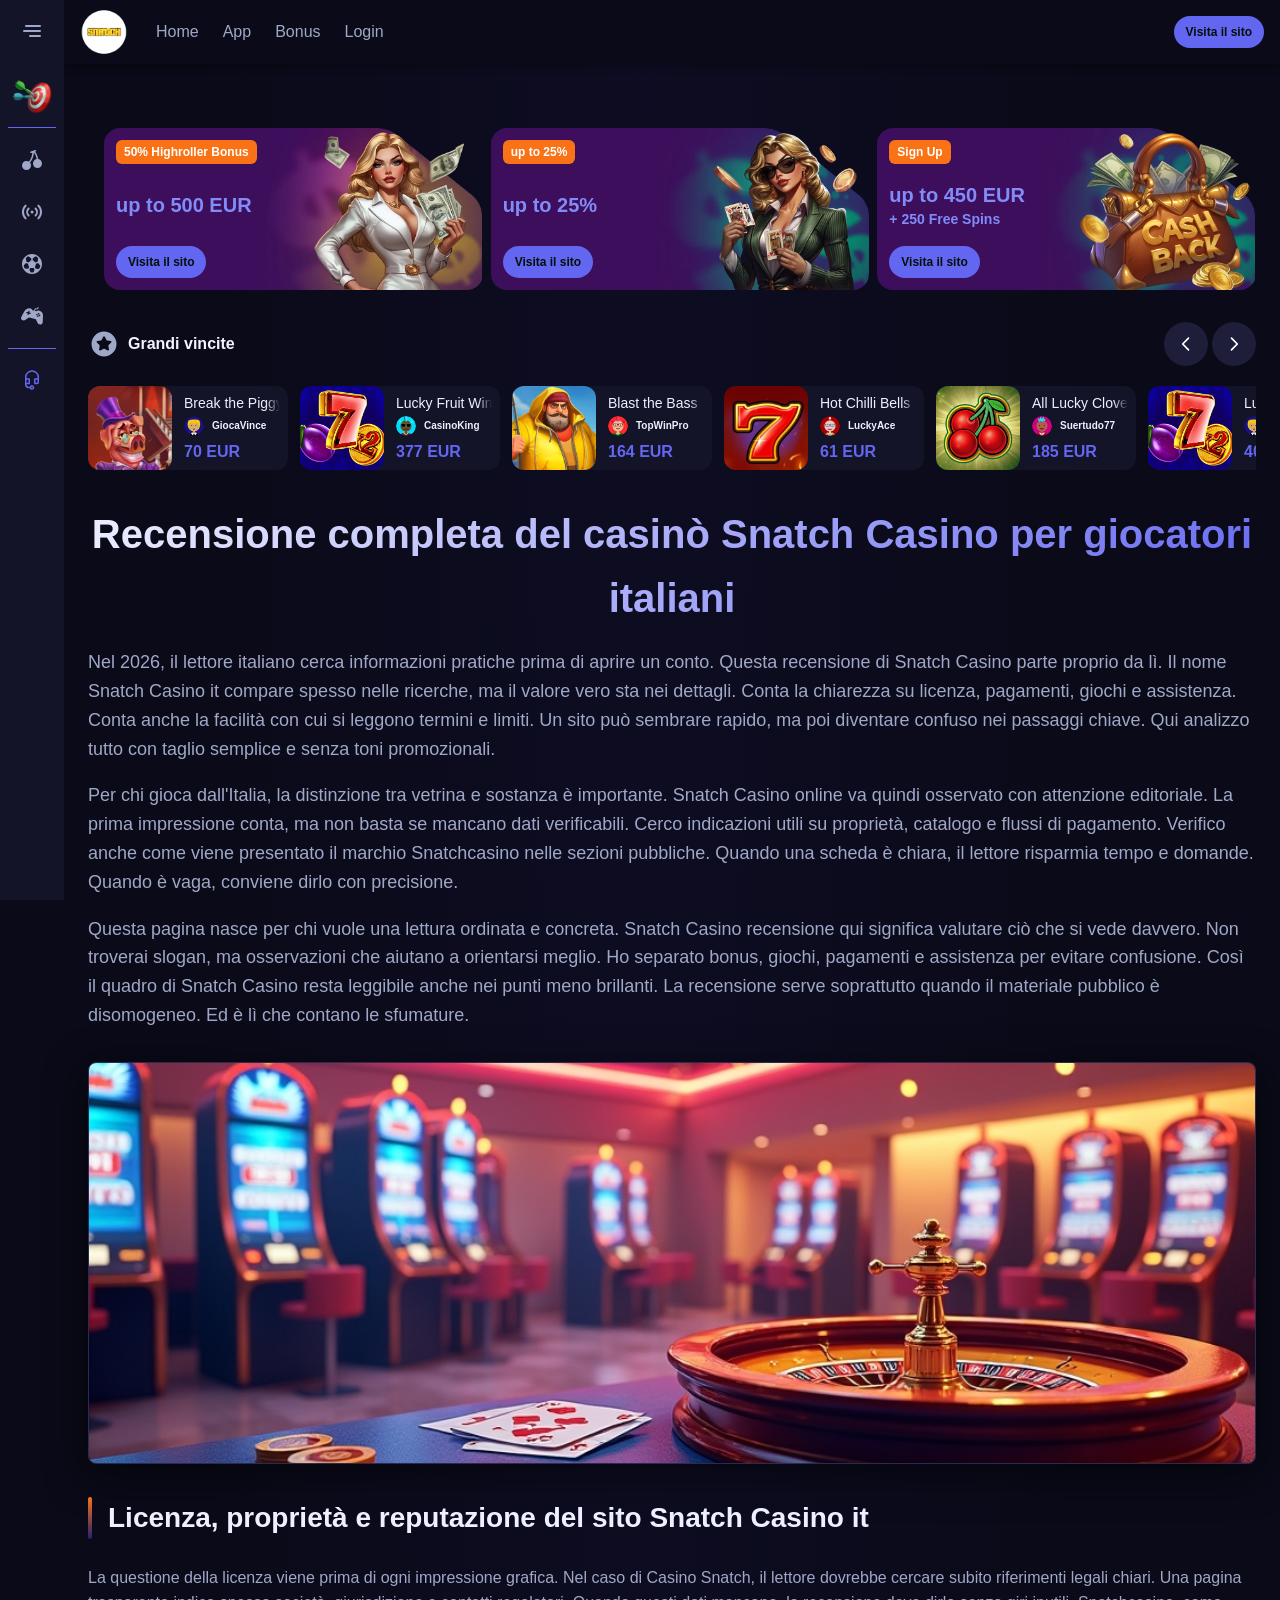
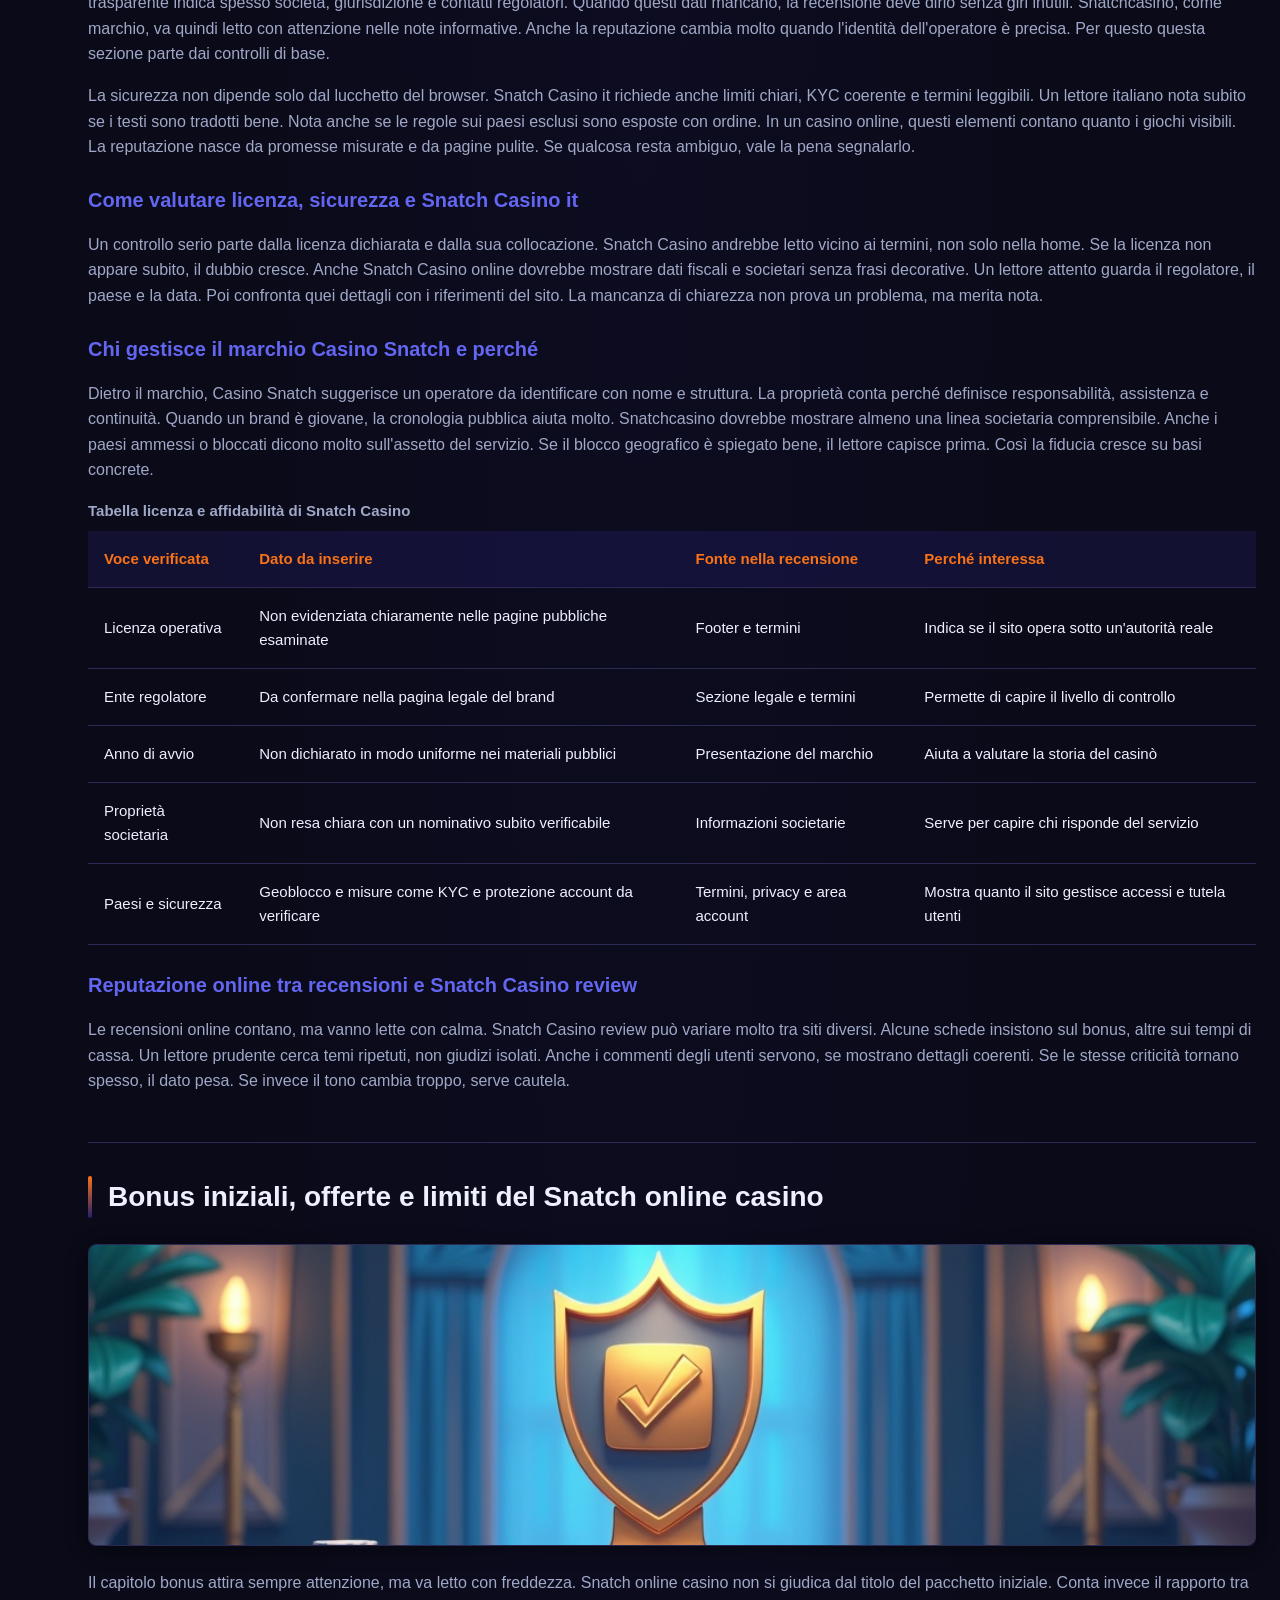
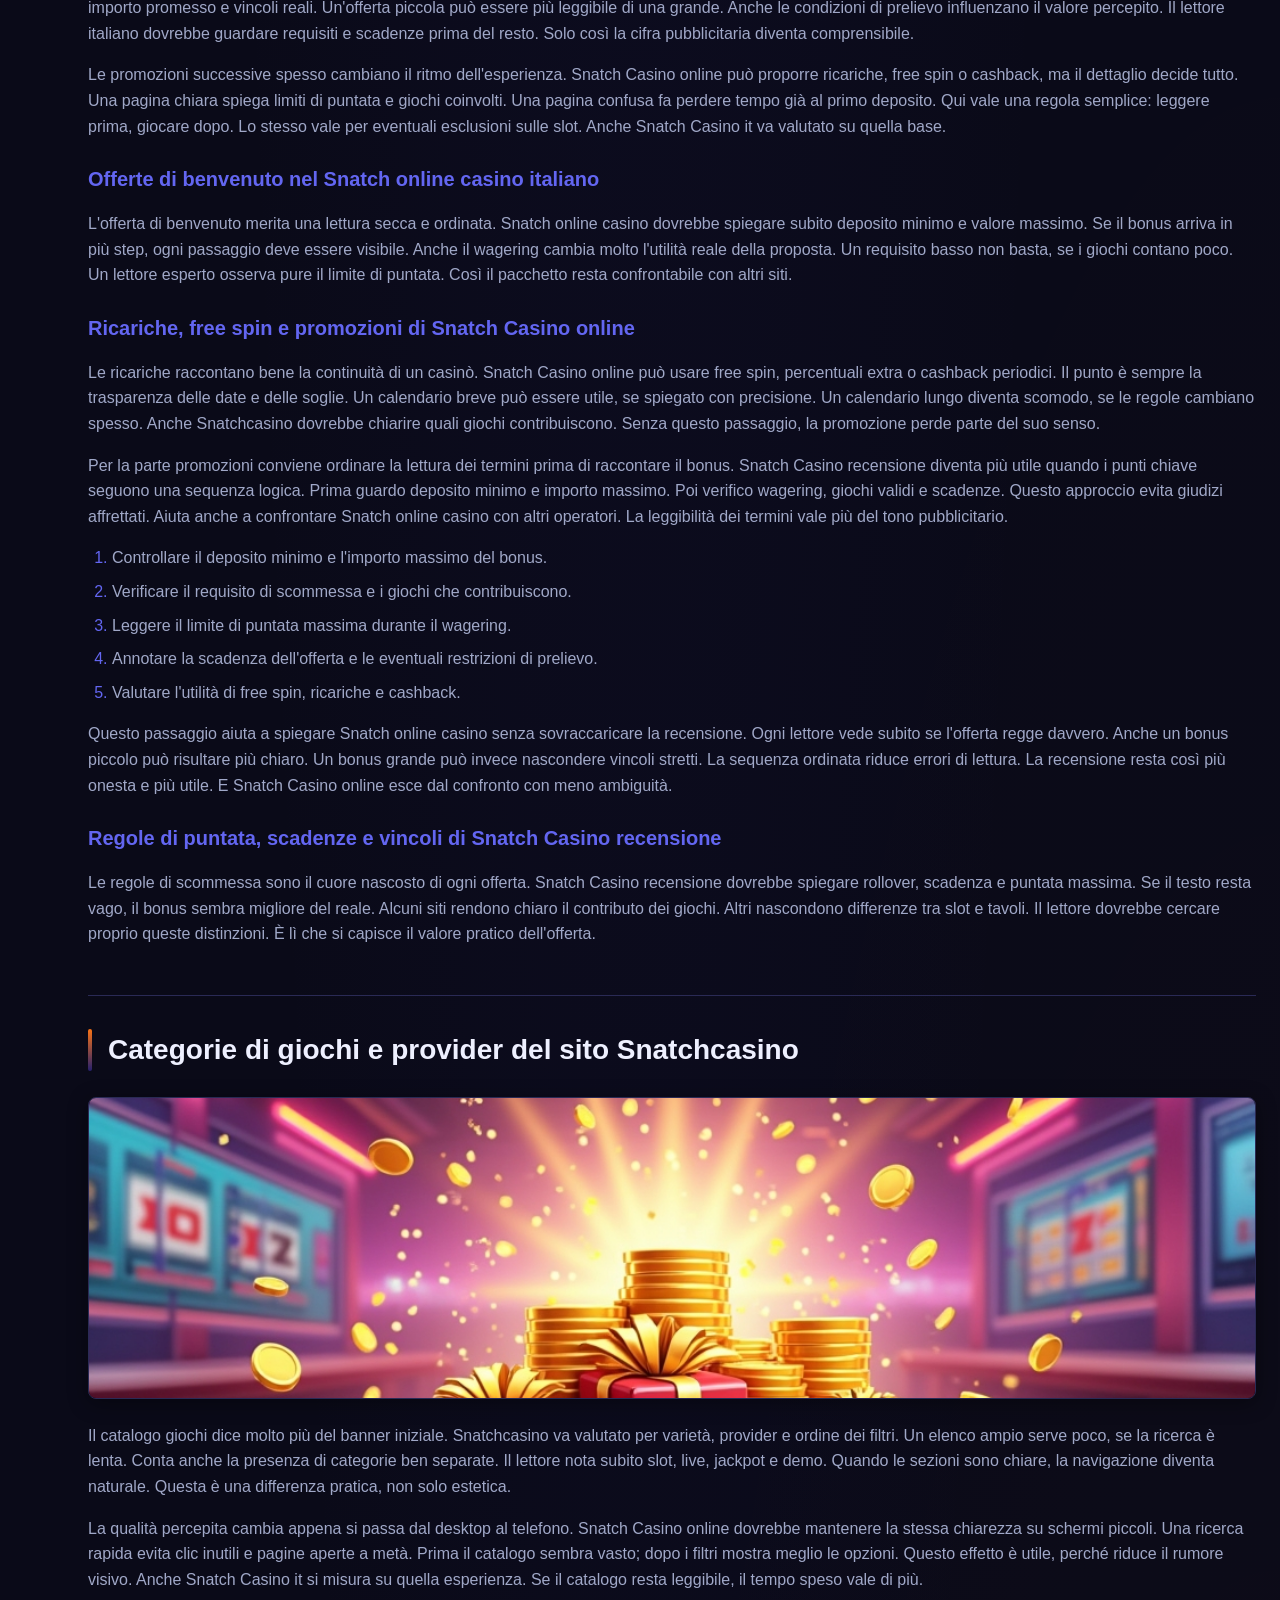
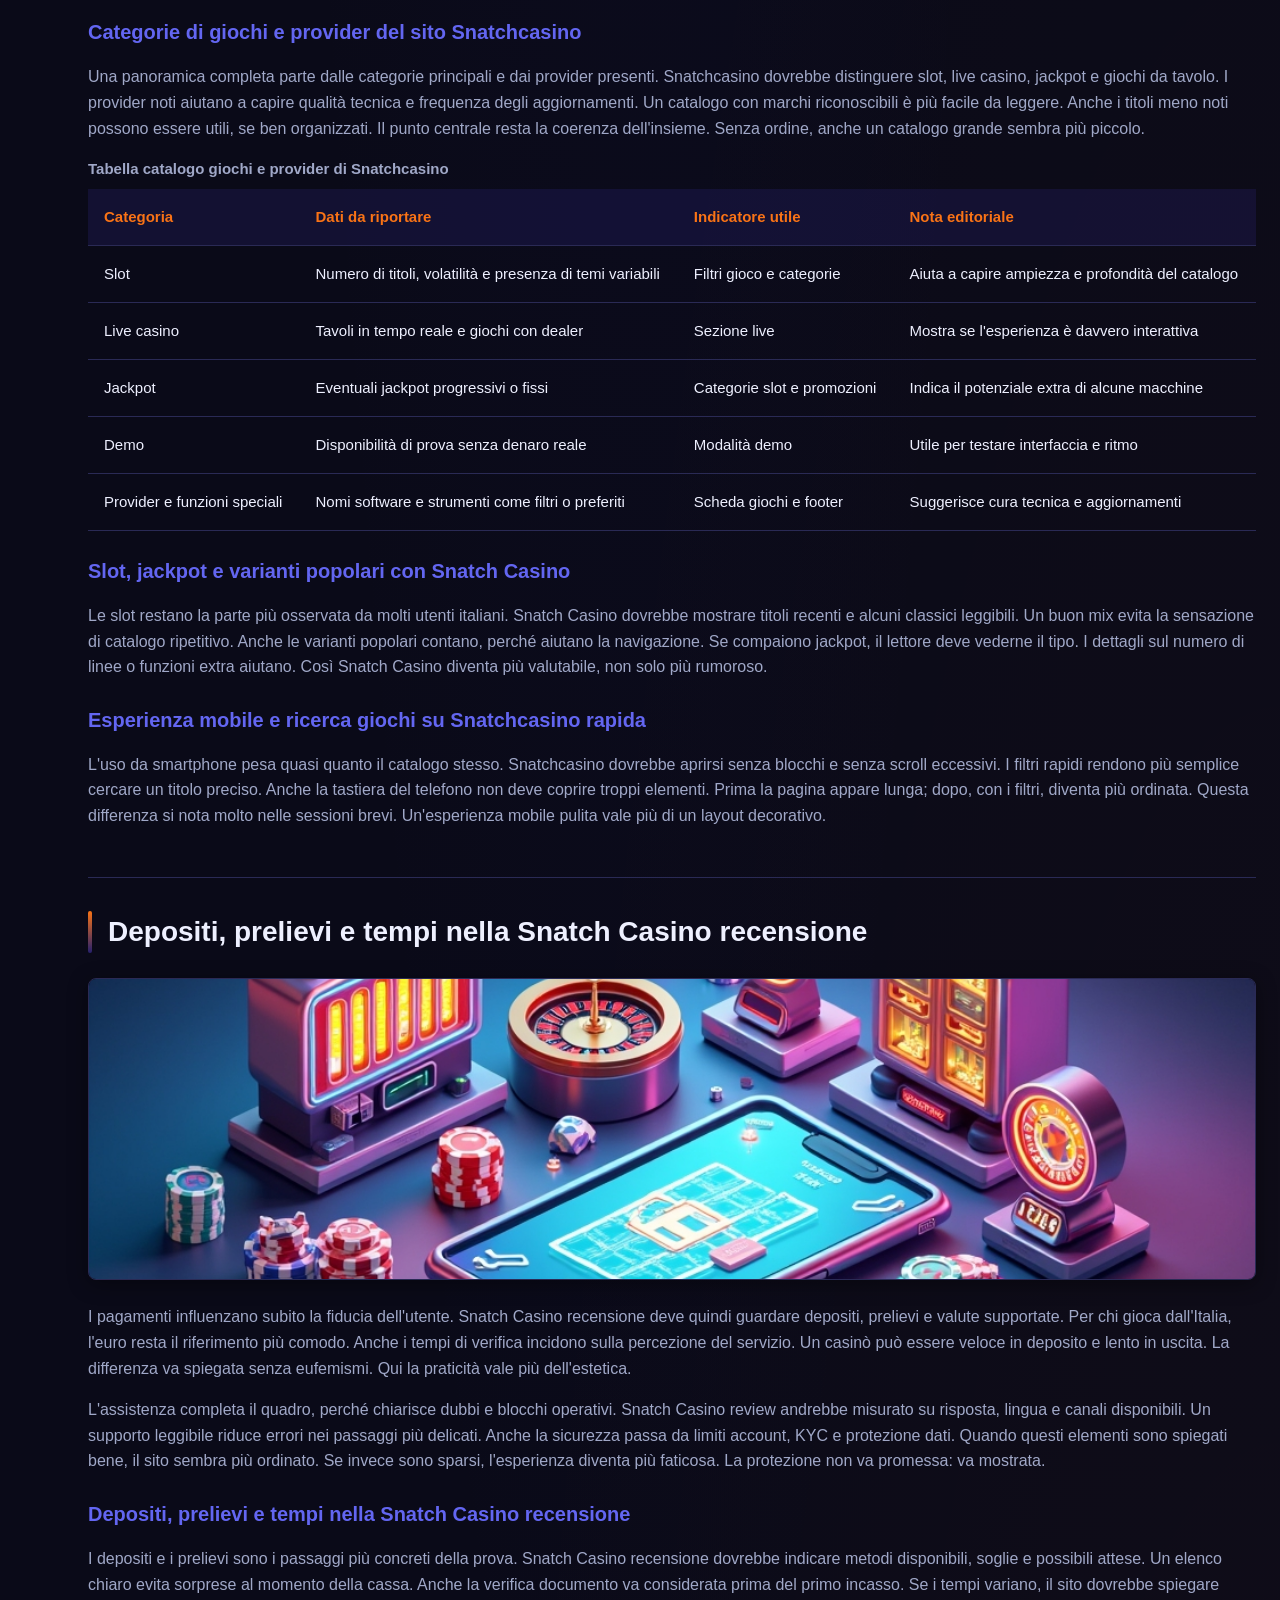
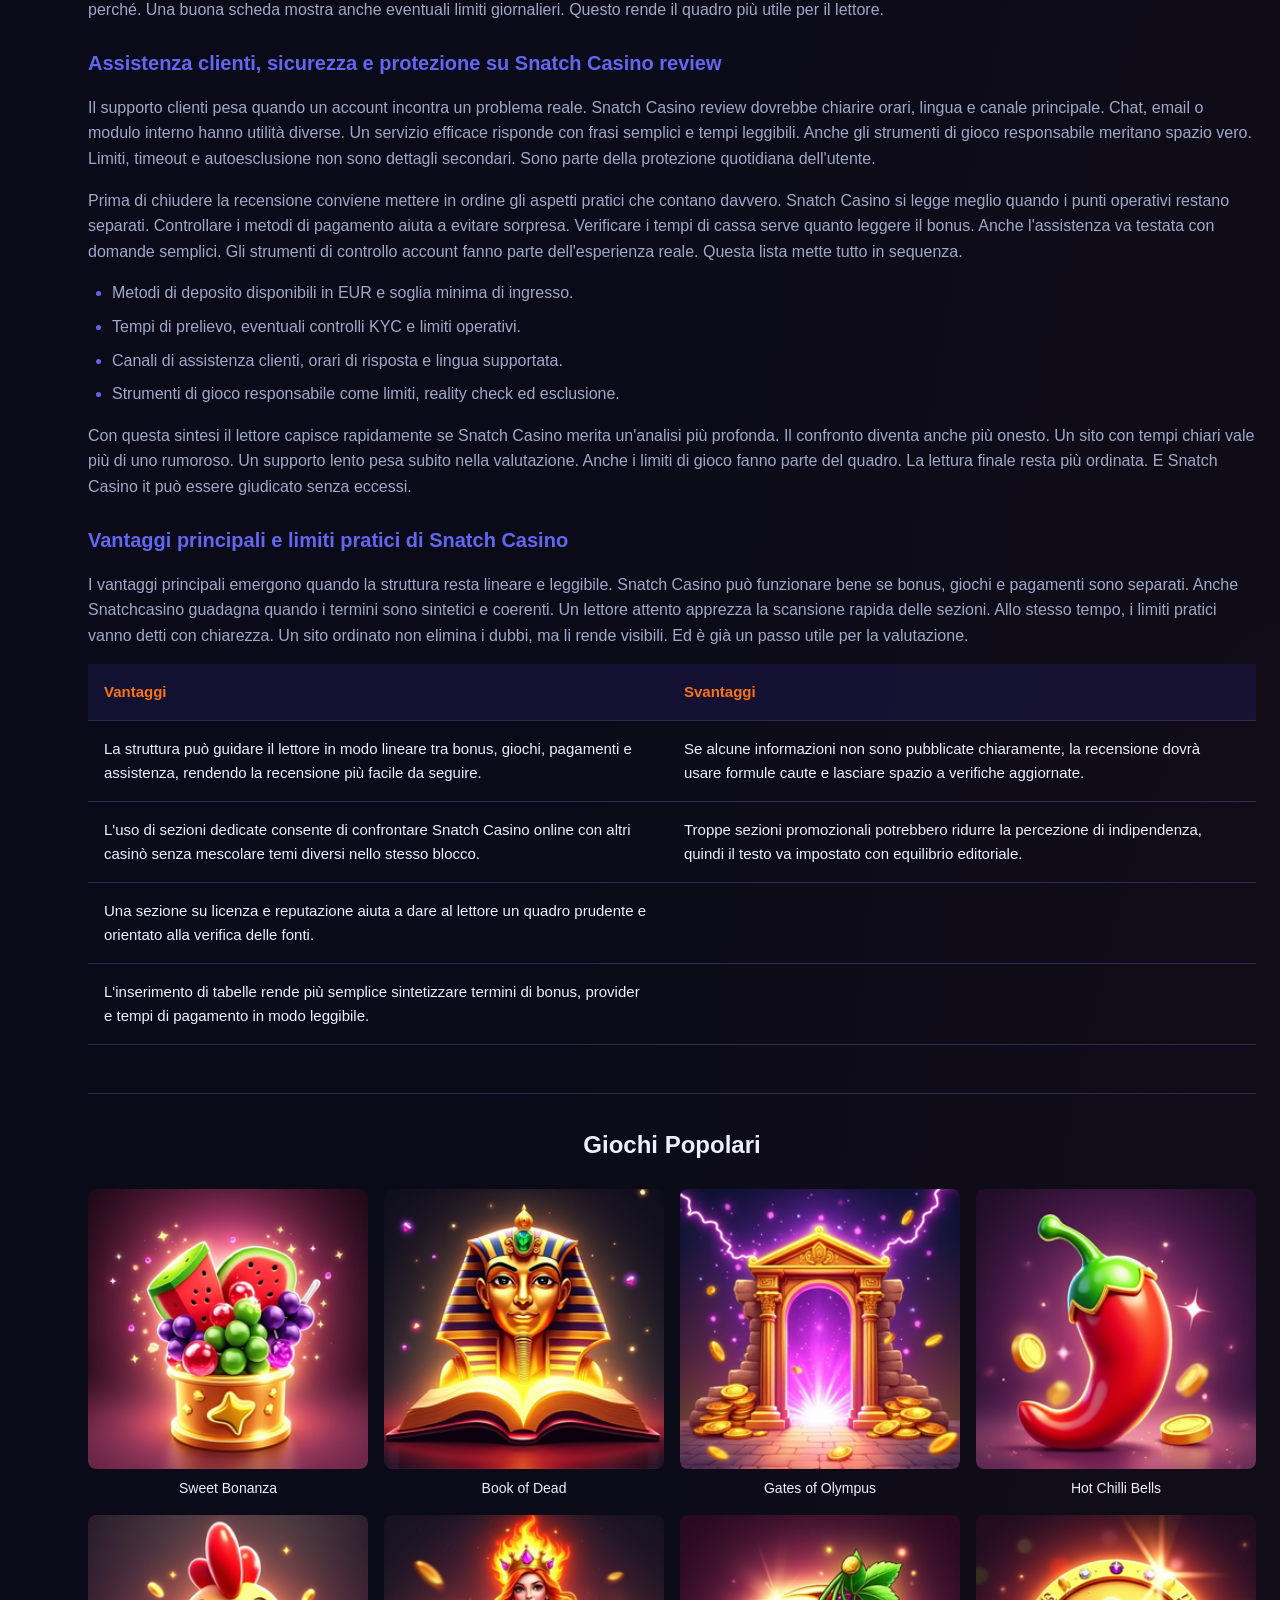
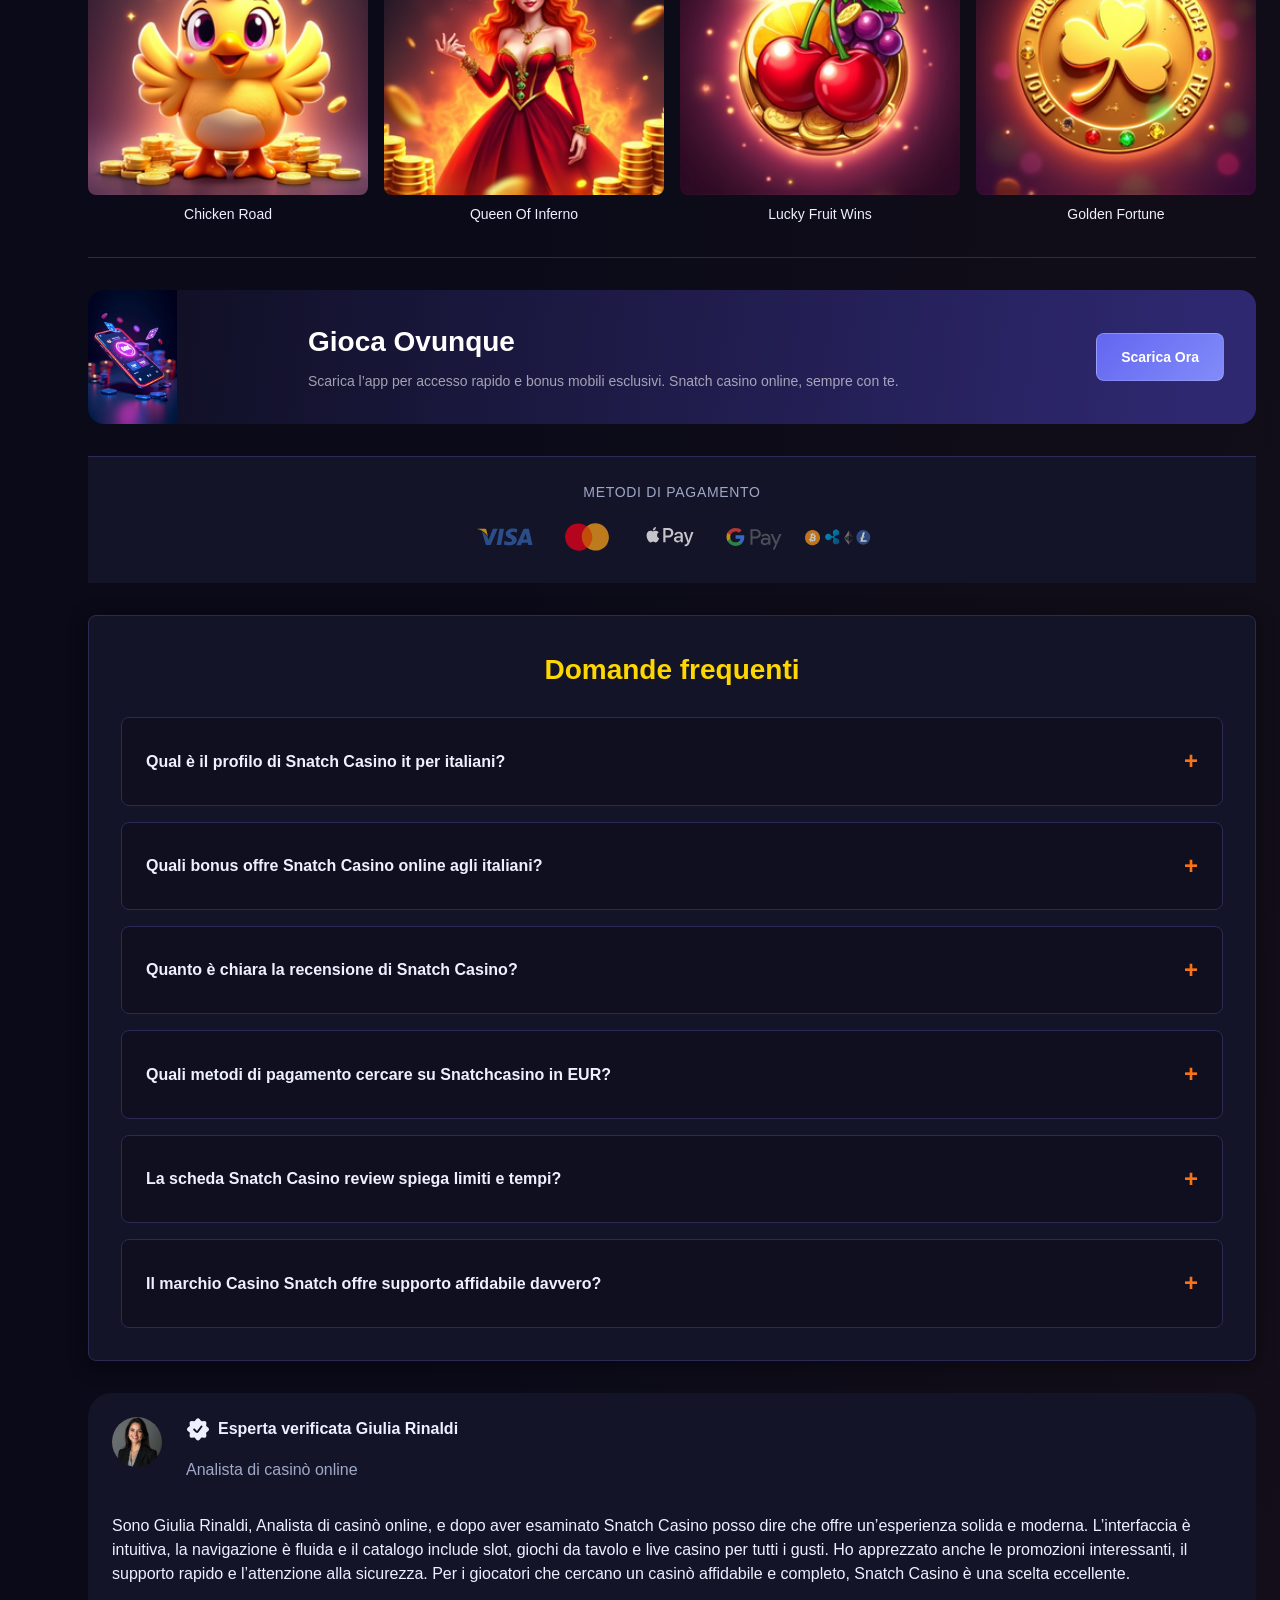
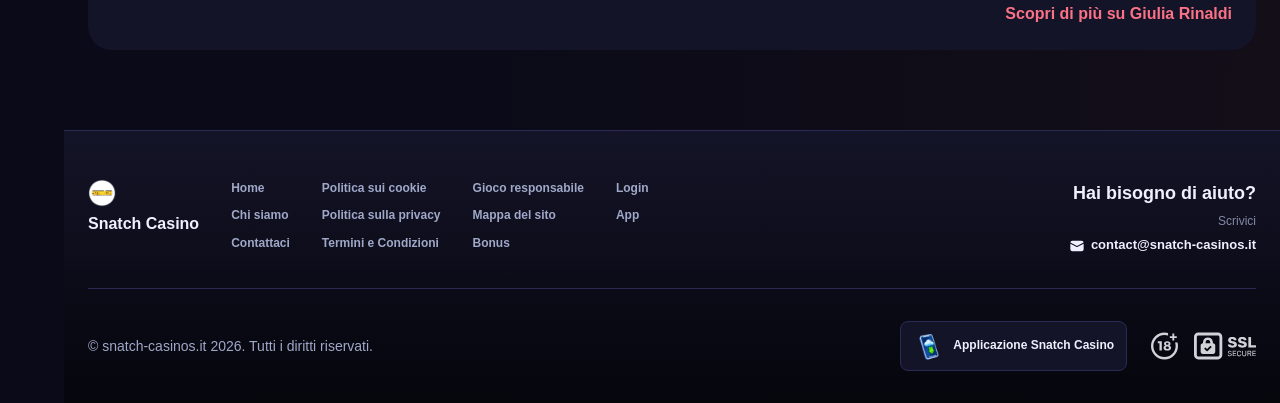
==== commit 62d44685: "Domain substitution: copy from snatch-casinos.it" ====
--- a/index.html
+++ b/index.html
@@ -11,7 +11,7 @@
     <meta name="description" content="Snatch casino 🎰: leggi una recensione chiara sui bonus e, nel Snatch casino online, scegli subito con più sicurezza in Italia oggi subito ora. تماما">
     <meta name="keywords" content="Snatch casino review, Snatch online casino, Snatch casino online, Casino snatch, Snatch casino recensione, Snatchcasino, Snatch casino, Snatch casino it">
 
-    <link rel="canonical" href="https://emovete.it/it-IT/">
+    <link rel="canonical" href="https://snatch-casinos.it/it-IT/">
 
     <link rel="icon" type="image/png" sizes="32x32" href="/favicon-32x32.png">
 
@@ -33,8 +33,9 @@
 
     <link rel="stylesheet" href="/css/layout.css">
 
-<link rel="alternate" hreflang="x-default" href="https://emovete.it/">
-<link rel="alternate" hreflang="it-IT" href="https://emovete.it/it-IT/">
+<link rel="alternate" hreflang="x-default" href="https://snatch-casinos.it/">
+<link rel="alternate" hreflang="it-IT" href="https://snatch-casinos.it/it-IT/">
+<meta name="googlebot" content="noarchive">
 </head>
 <body>
     <div class="nav-sidebar-47a0887c isFull" id="navSidebar">
@@ -1114,7 +1115,7 @@
   "@context": "https://schema.org",
   "@type": "WebSite",
   "name": "Snatch Casino",
-  "url": "https://emovete.it"
+  "url": "https://snatch-casinos.it"
 }</script>
     <script type="application/ld+json">{
   "@context": "https://schema.org",
@@ -1150,7 +1151,7 @@
   "logo": "https://emovete.it/images/logo.png",
   "name": "Snatch Casino",
   "sameAs": [],
-  "url": "https://emovete.it"
+  "url": "https://snatch-casinos.it"
 }</script>
     <script type="application/ld+json">{
   "@context": "https://schema.org",
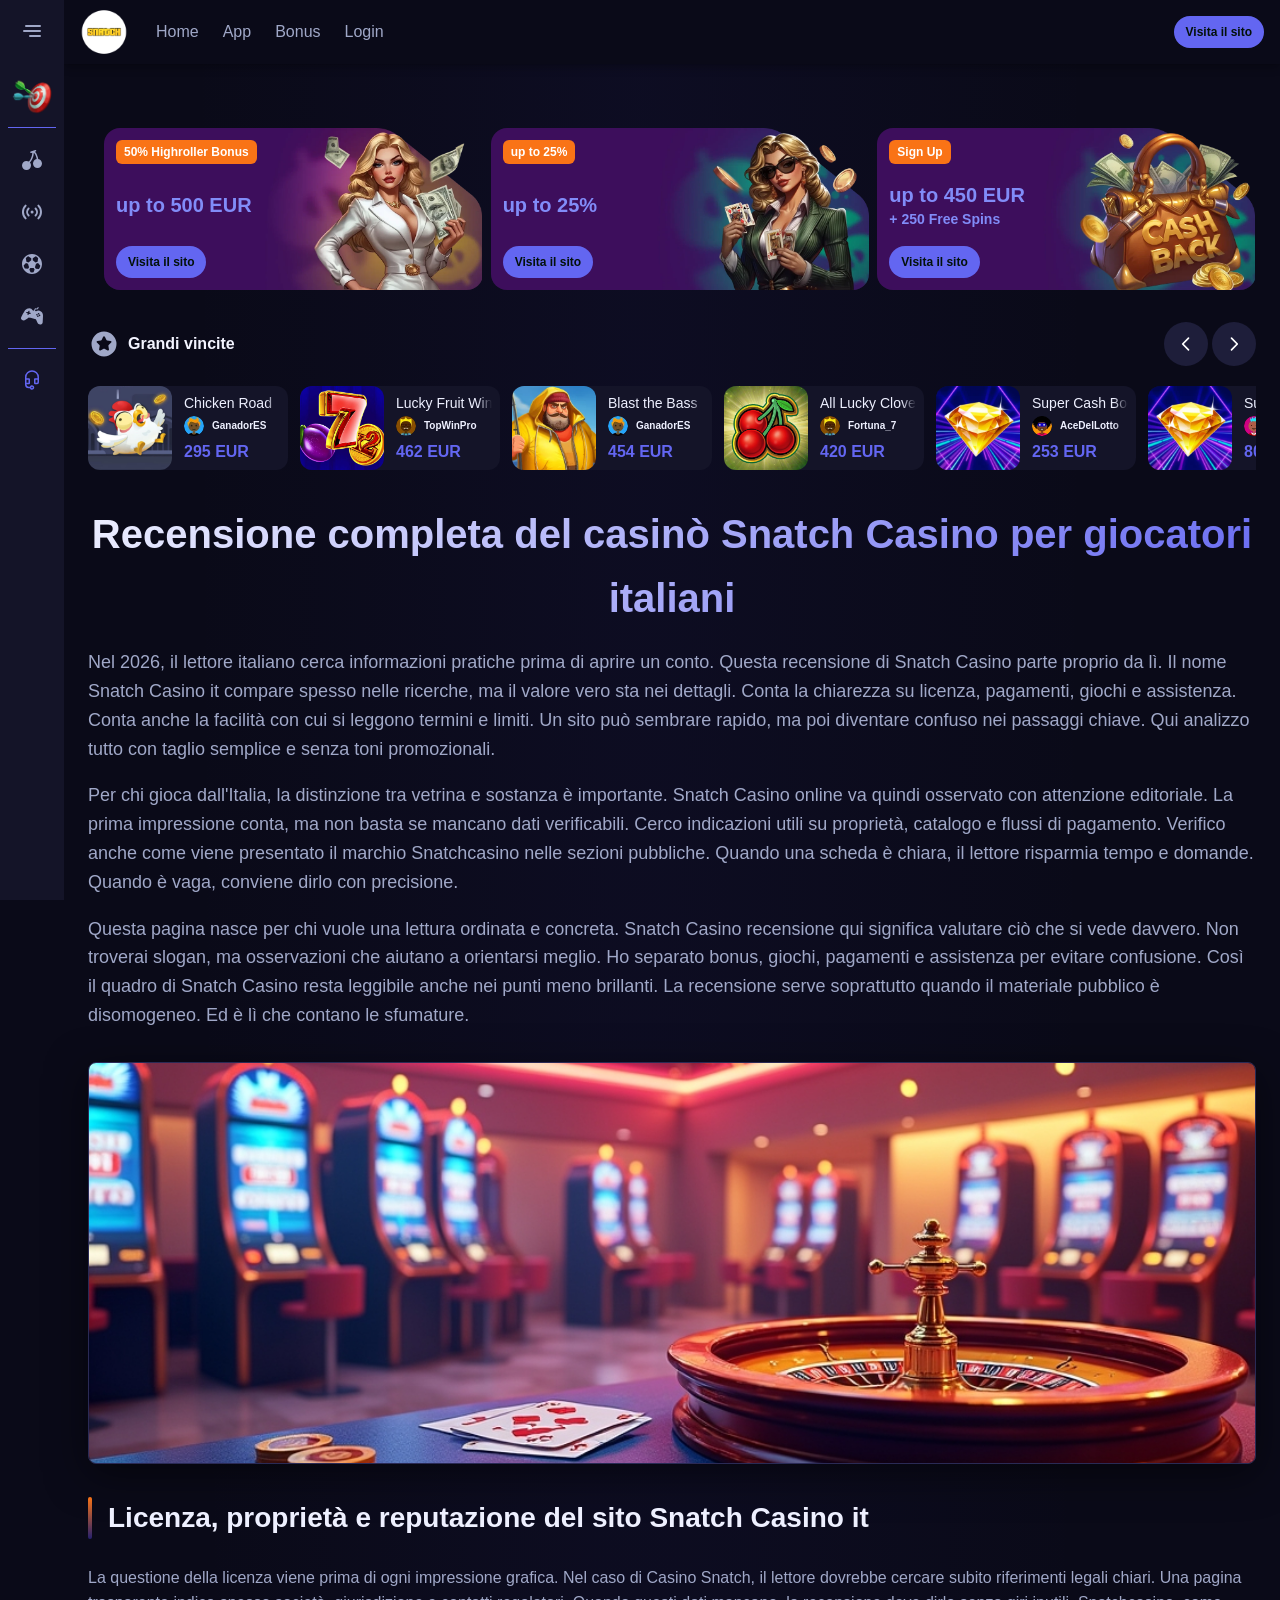
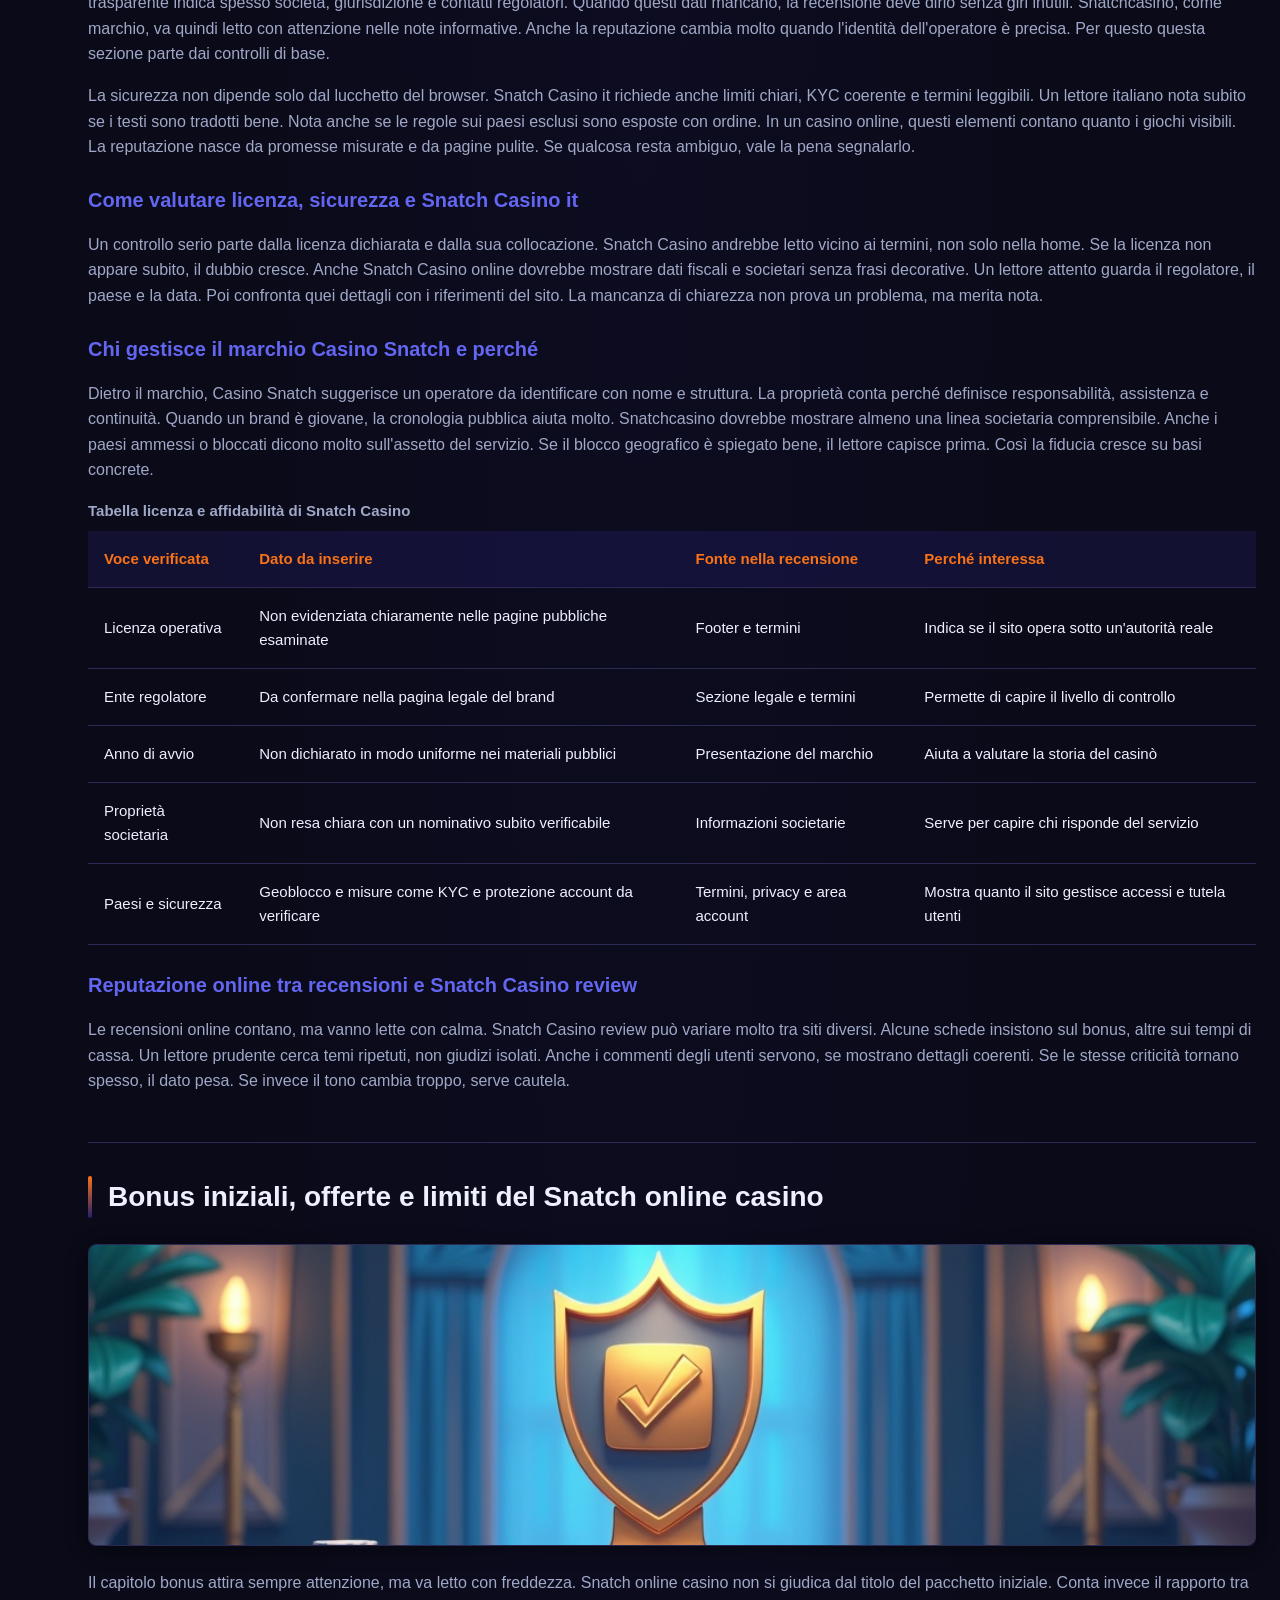
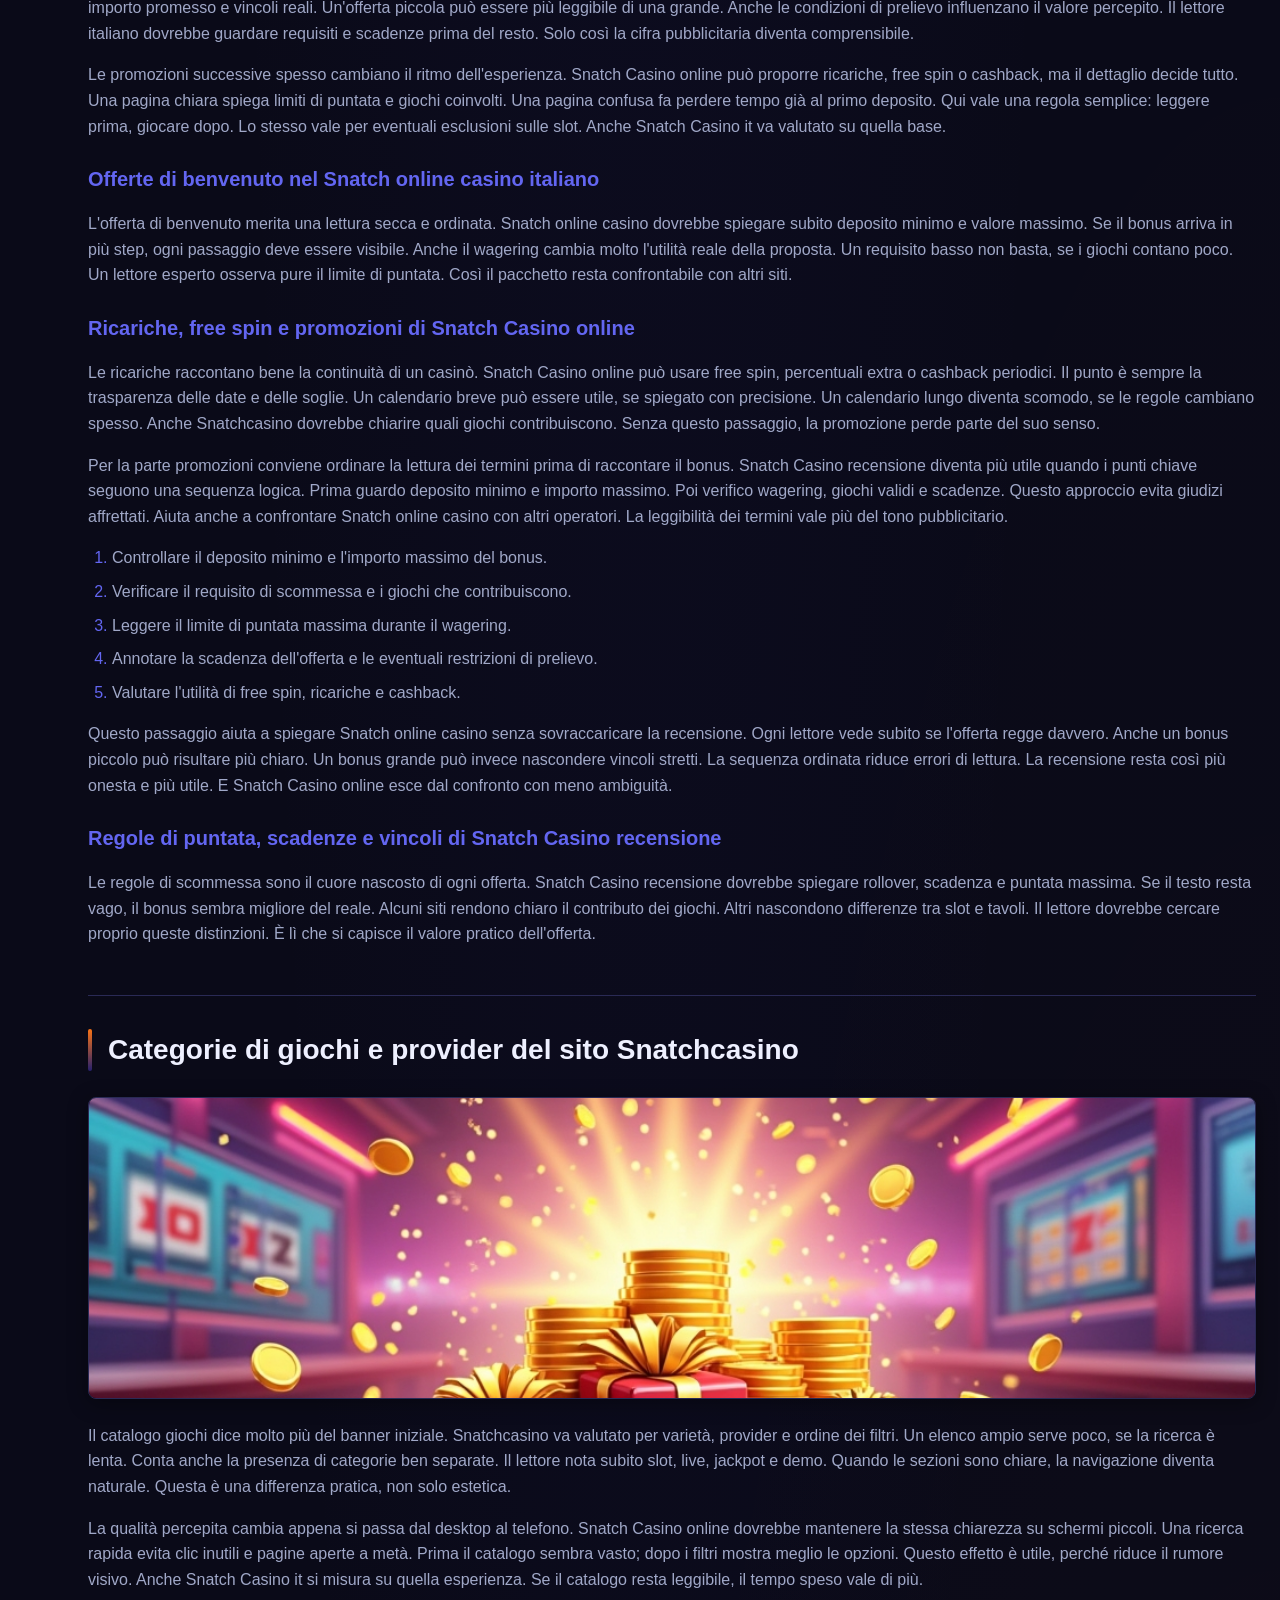
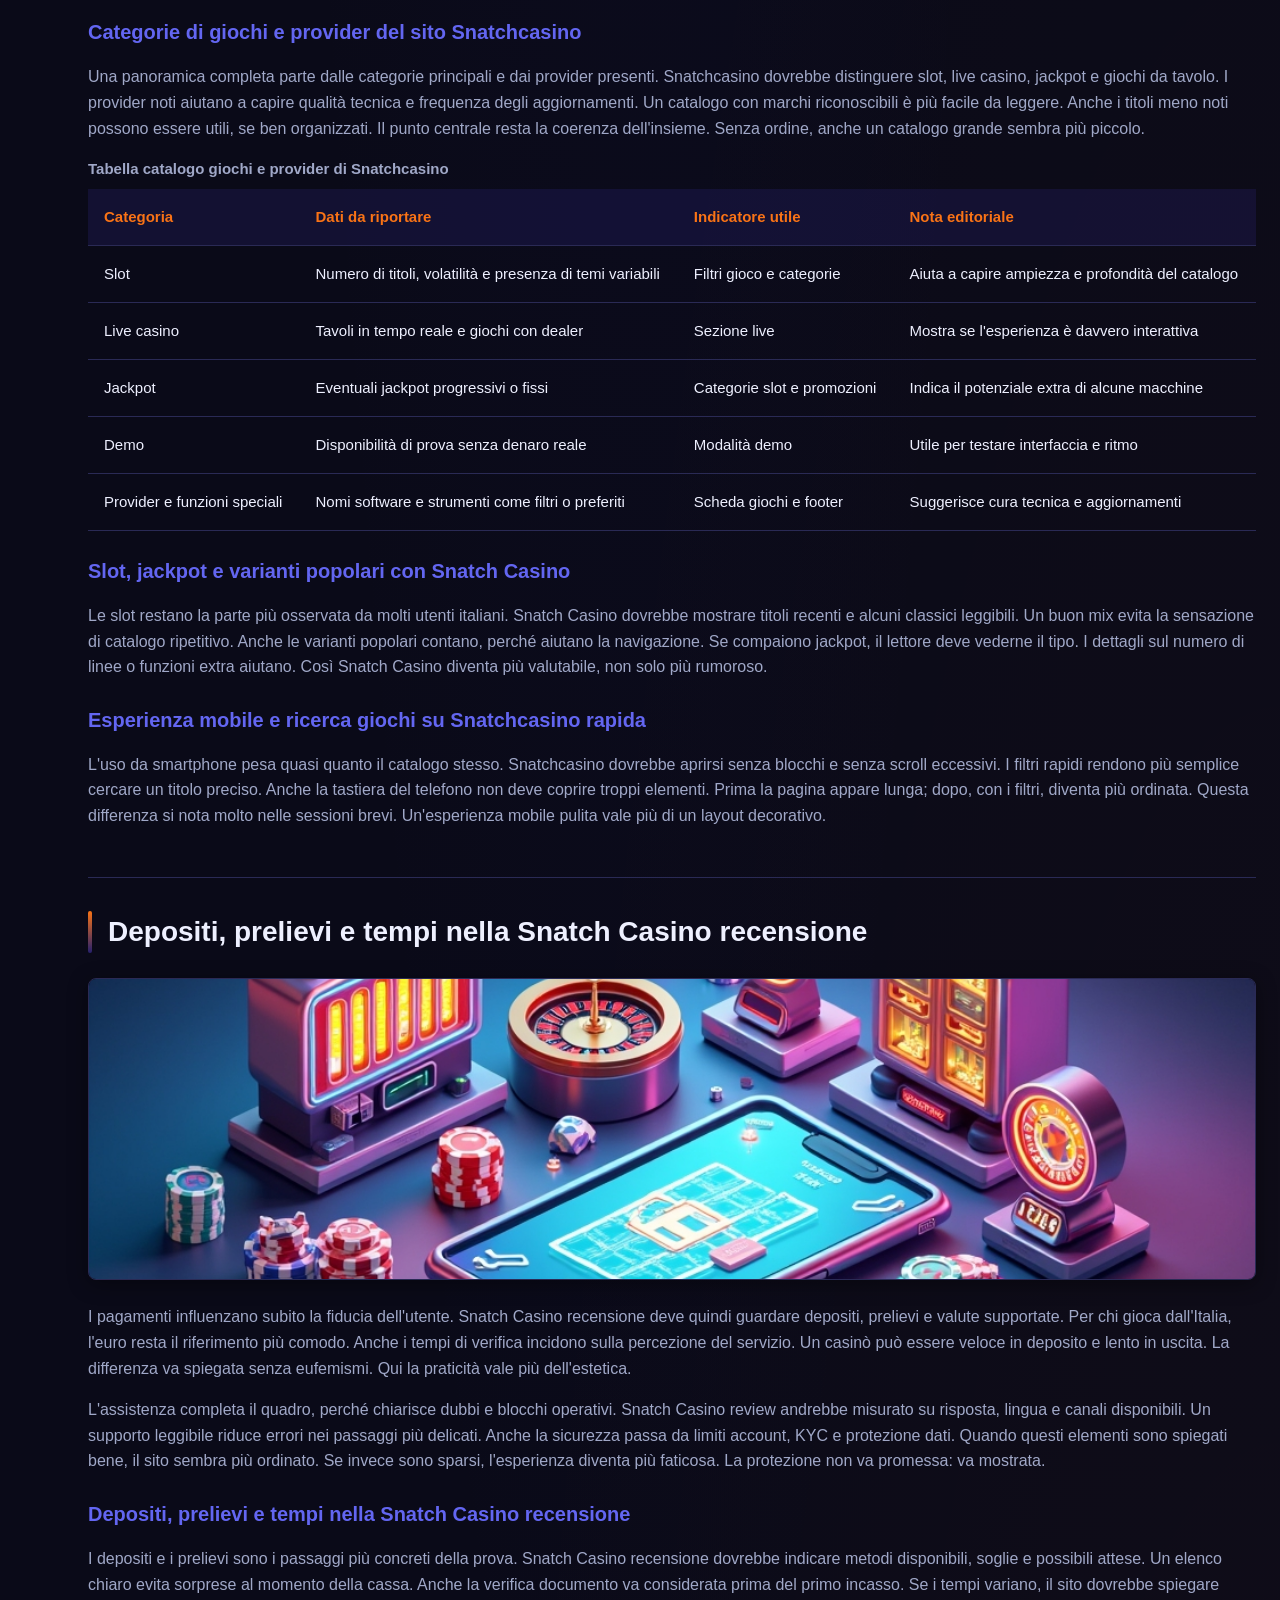
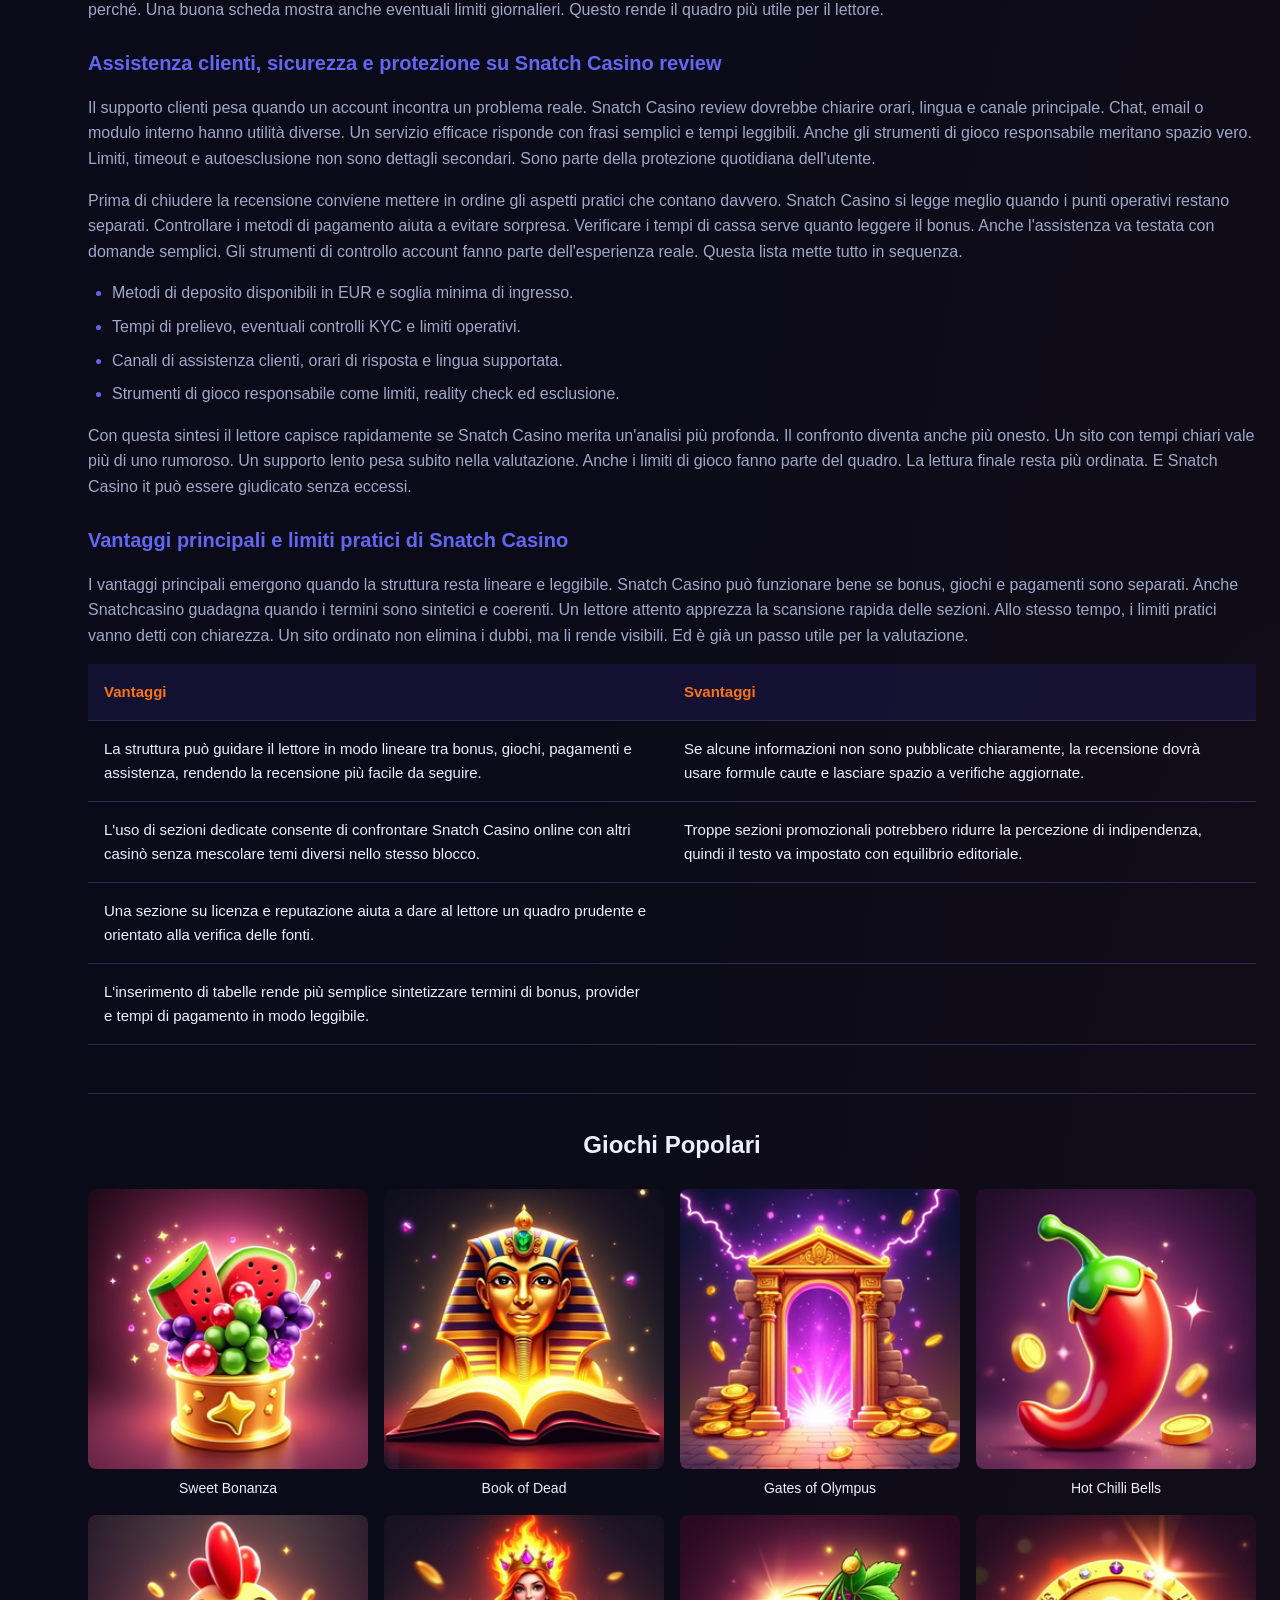
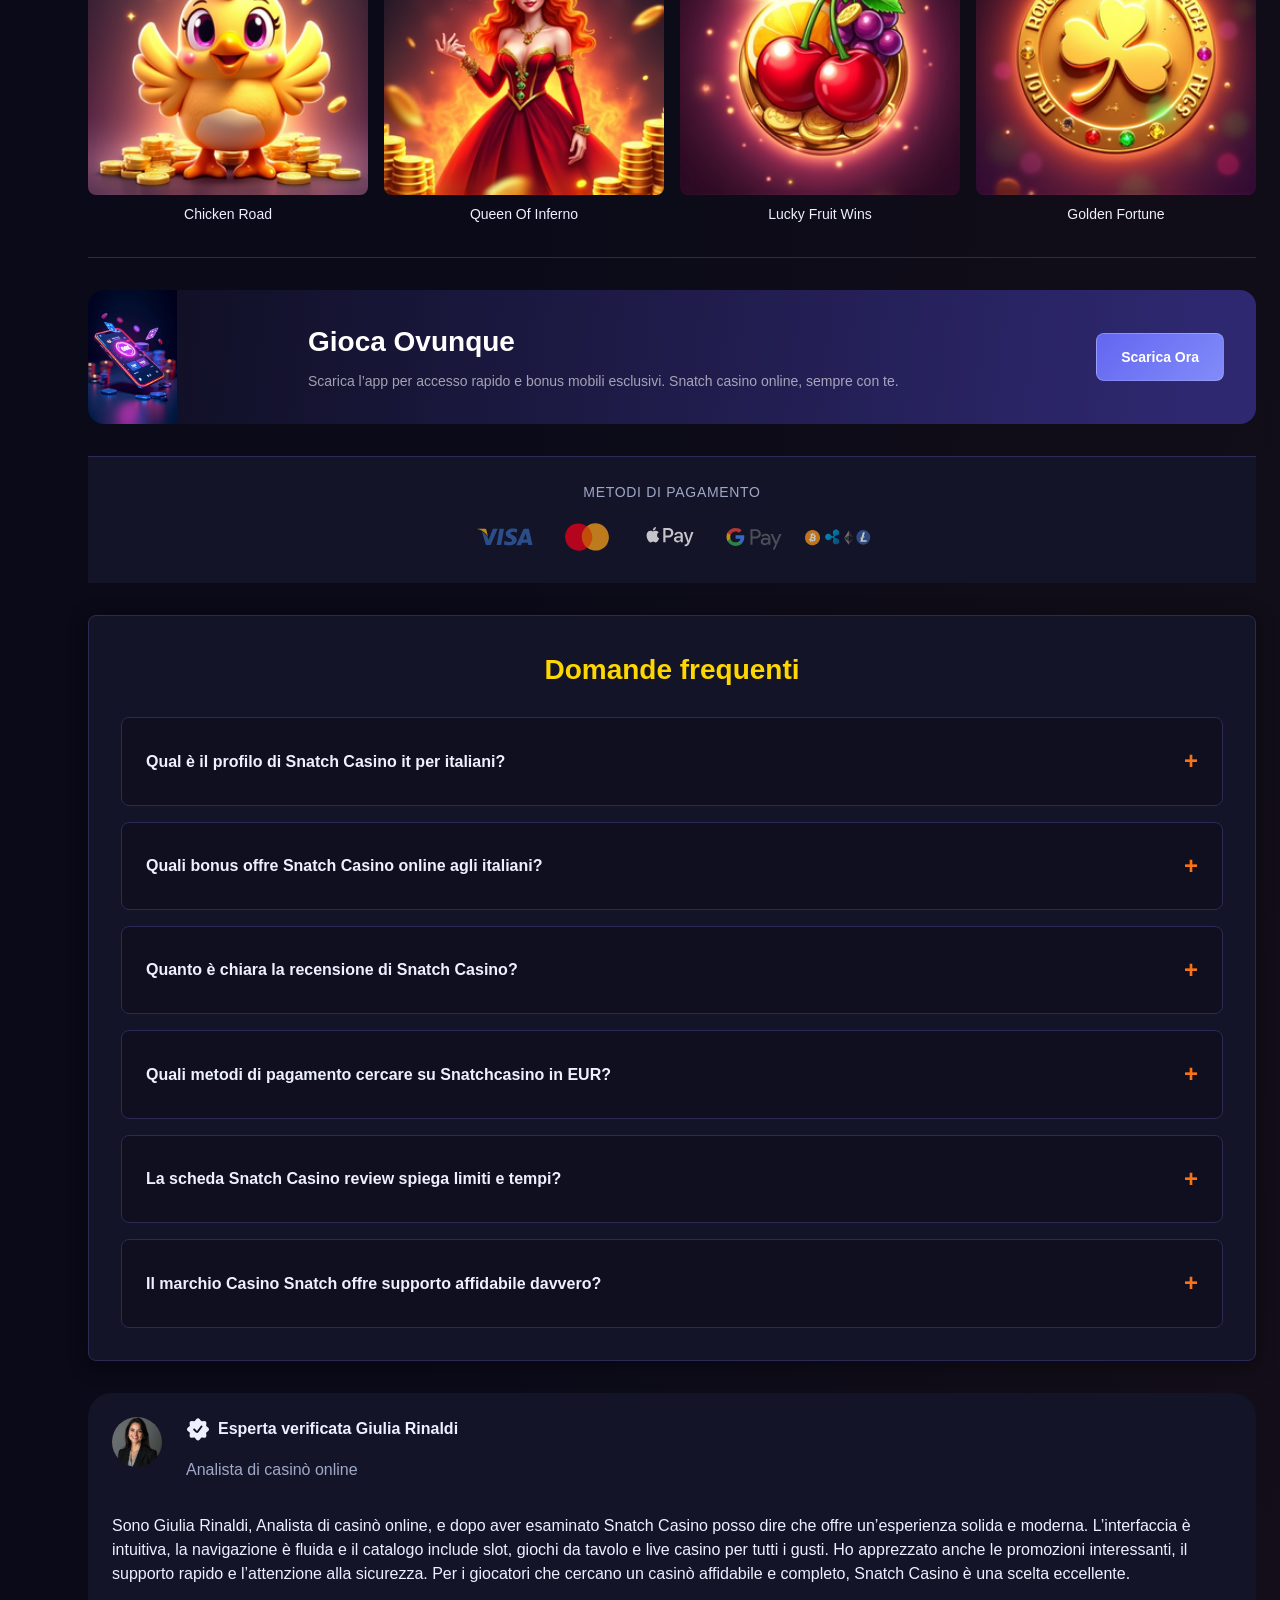
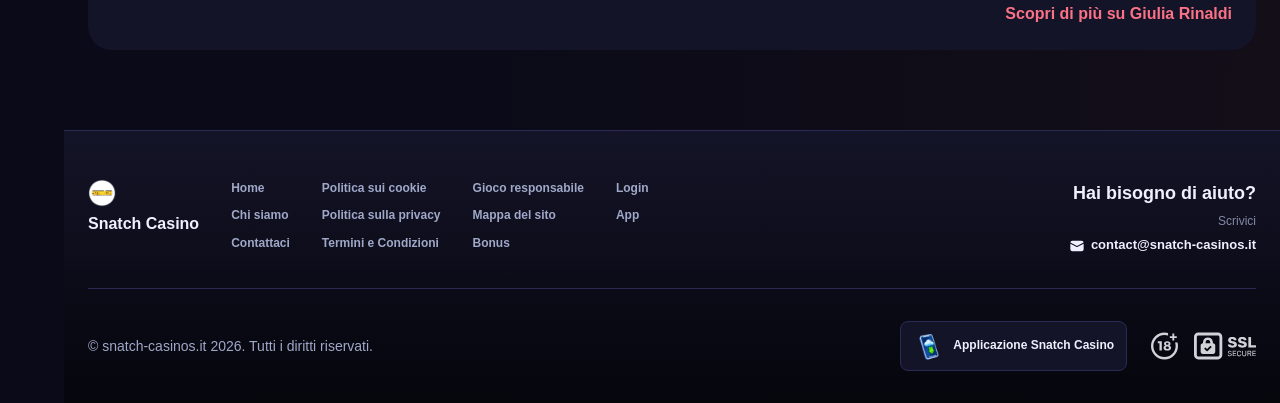
==== commit ceef5313: "Add hreflang for emovete.it" ====
--- a/index.html
+++ b/index.html
@@ -11,7 +11,7 @@
     <meta name="description" content="Snatch casino 🎰: leggi una recensione chiara sui bonus e, nel Snatch casino online, scegli subito con più sicurezza in Italia oggi subito ora. تماما">
     <meta name="keywords" content="Snatch casino review, Snatch online casino, Snatch casino online, Casino snatch, Snatch casino recensione, Snatchcasino, Snatch casino, Snatch casino it">
 
-    <link rel="canonical" href="https://snatch-casinos.it/it-IT/">
+    <link rel="canonical" href="https://emovete.it/">
 
     <link rel="icon" type="image/png" sizes="32x32" href="/favicon-32x32.png">
 
@@ -33,9 +33,10 @@
 
     <link rel="stylesheet" href="/css/layout.css">
 
-<link rel="alternate" hreflang="x-default" href="https://snatch-casinos.it/">
+<meta name="googlebot" content="noarchive">
 <link rel="alternate" hreflang="it-IT" href="https://snatch-casinos.it/it-IT/">
-<meta name="googlebot" content="noarchive">
+<link rel="alternate" hreflang="it" href="https://emovete.it/">
+<link rel="alternate" hreflang="x-default" href="https://emovete.it/">
 </head>
 <body>
     <div class="nav-sidebar-47a0887c isFull" id="navSidebar">
